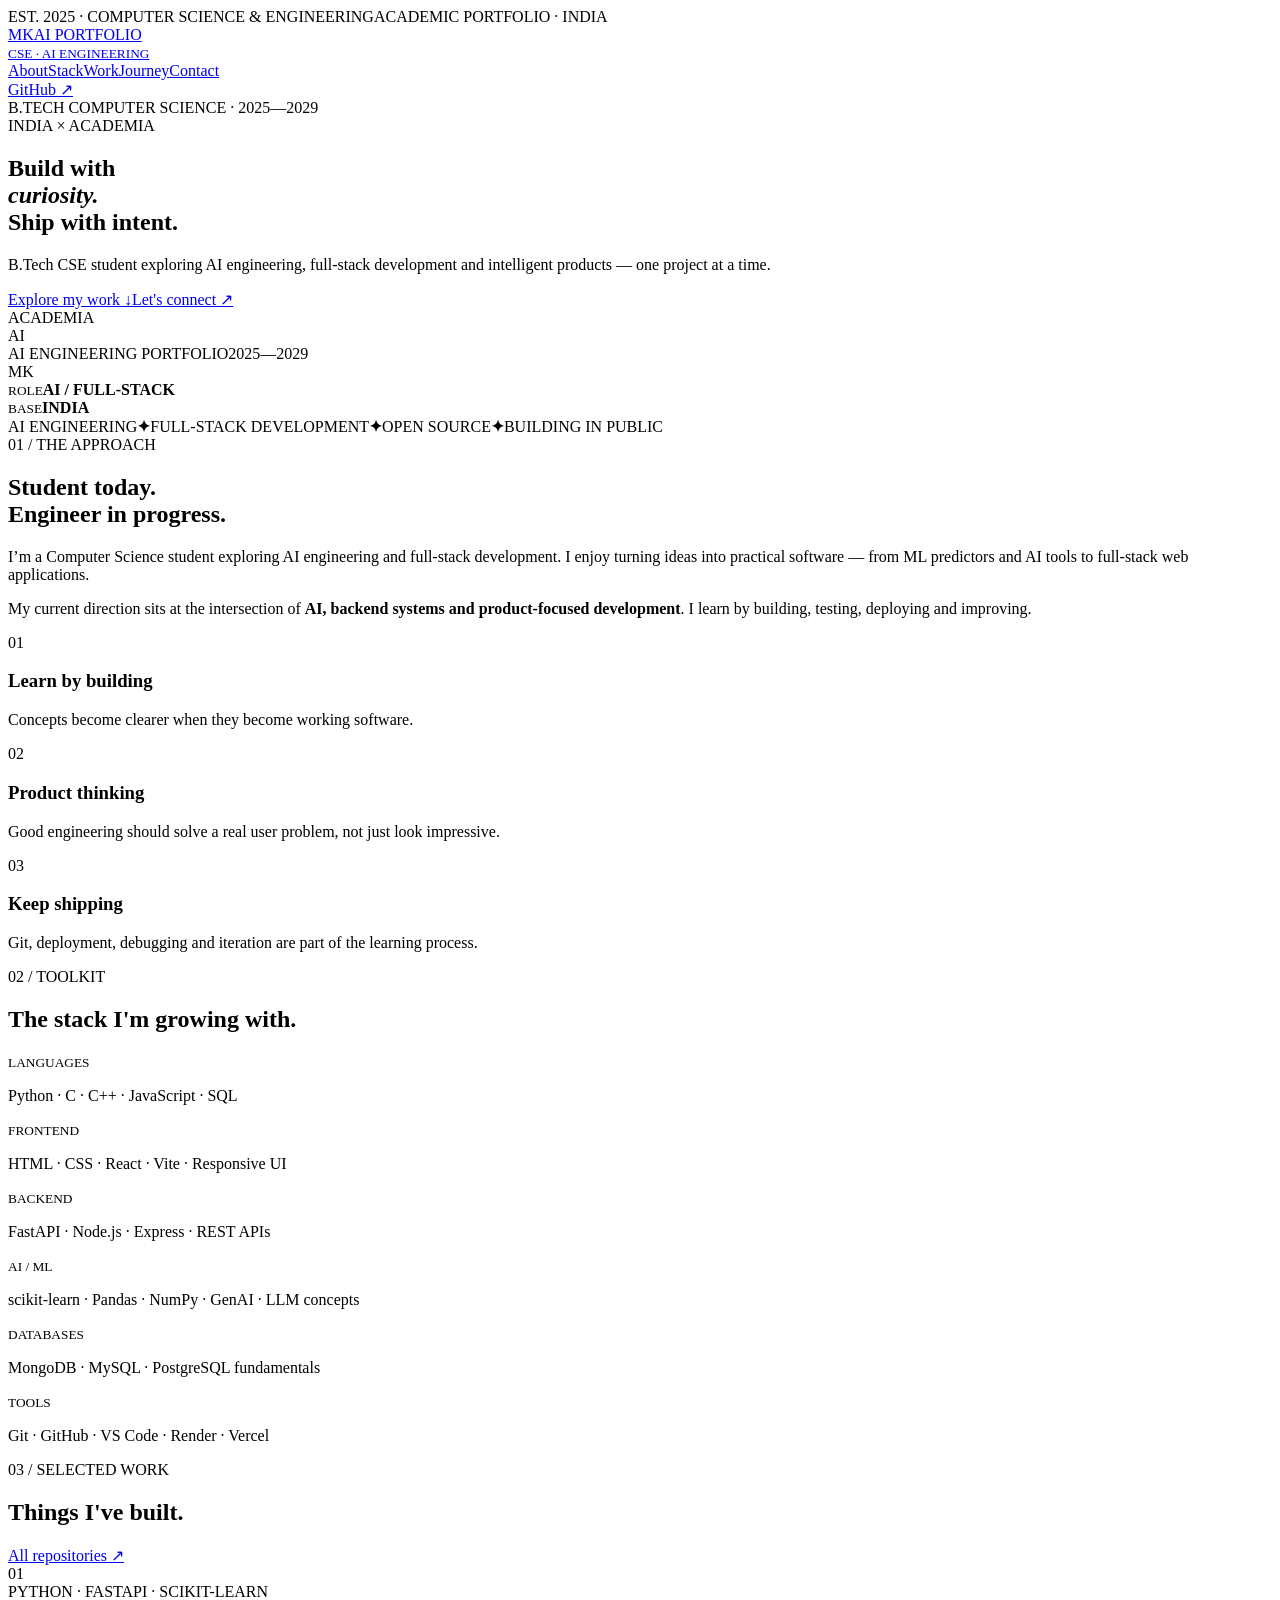
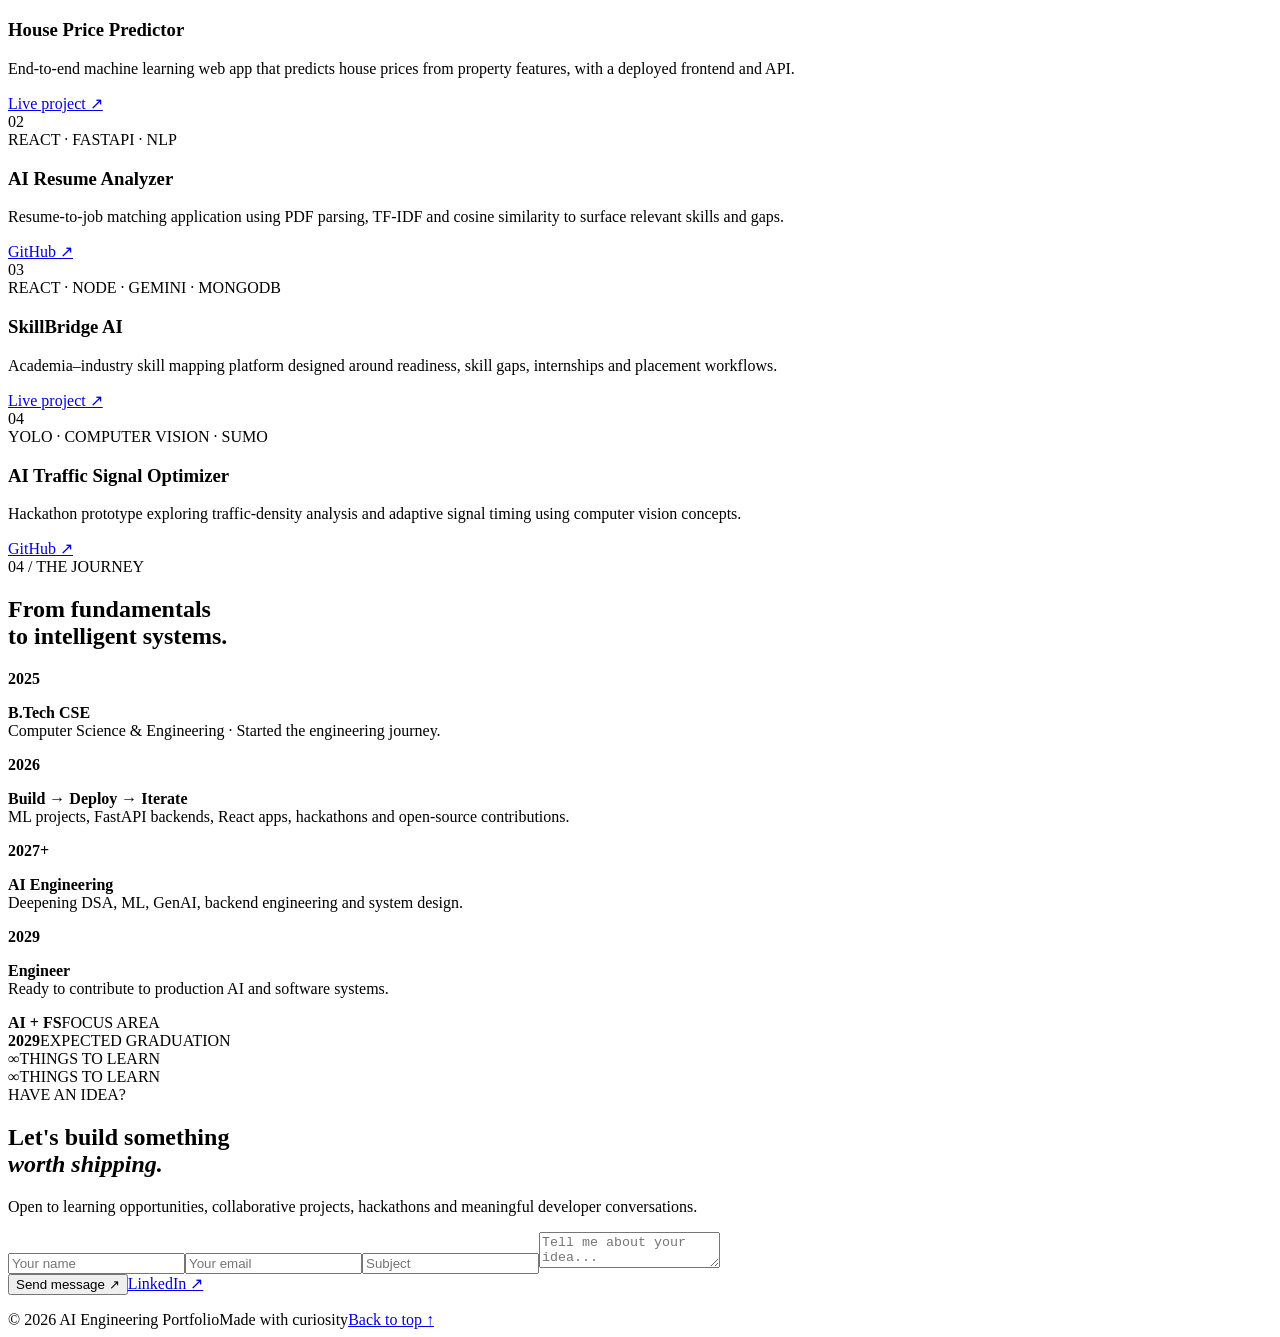
==== frontend/index.html @ 784bbc05 "feat: add frontend directory for Vercel deployment" ====
<!DOCTYPE html>
<html lang="en">
<head>
<meta charset="UTF-8"><meta name="viewport" content="width=device-width, initial-scale=1.0">
<meta name="description" content="CSE student, aspiring AI Engineer and Full-Stack Developer.">
<title>AI • Full-Stack • Academia</title>
<link rel="preconnect" href="https://fonts.googleapis.com"><link rel="preconnect" href="https://fonts.gstatic.com" crossorigin>
<link href="https://fonts.googleapis.com/css2?family=DM+Mono:wght@400;500&family=Manrope:wght@400;500;600;700;800&display=swap" rel="stylesheet">
<link rel="stylesheet" href="style.css">
</head>
<body class="institutional">
<div class="noise"></div>
<div class="topbar"><span>EST. 2025 · COMPUTER SCIENCE & ENGINEERING</span><span>ACADEMIC PORTFOLIO · INDIA</span></div><header class="nav"><a class="brand" href="#top"><span class="crest">MK</span><span class="brand-text">AI PORTFOLIO<br><small>CSE · AI ENGINEERING</small></span></a><nav><a href="#about">About</a><a href="#stack">Stack</a><a href="#work">Work</a><a href="#journey">Journey</a><a href="#contact">Contact</a></nav><a class="nav-cta" href="https://github.com/mehulikhanra904-prog" target="_blank">GitHub ↗</a></header>
<main id="top">
<section class="hero"><div class="hero-badge">B.TECH COMPUTER SCIENCE · 2025—2029</div><div class="hero-copy"><div class="eyebrow"><span class="dot"></span> INDIA × ACADEMIA</div><h1>Build with<br><em>curiosity.</em><br>Ship with intent.</h1><p class="lead">B.Tech CSE student exploring AI engineering, full-stack development and intelligent products — one project at a time.</p><div class="actions"><a class="button primary" href="#work">Explore my work <span>↓</span></a><a class="button ghost" href="#contact">Let's connect ↗</a></div></div><div class="hero-card"><div class="seal">ACADEMIA<br><span>AI</span></div><div class="card-top"><span>AI ENGINEERING PORTFOLIO</span><span>2025—2029</span></div><div class="monogram">MK</div><div class="card-bottom"><div><small>ROLE</small><strong>AI / FULL-STACK</strong></div><div><small>BASE</small><strong>INDIA</strong></div></div></div></section>
<section class="ticker"><span>AI ENGINEERING</span><b>✦</b><span>FULL-STACK DEVELOPMENT</span><b>✦</b><span>OPEN SOURCE</span><b>✦</b><span>BUILDING IN PUBLIC</span></section>
<section class="section" id="about"><div class="section-label">01 / THE APPROACH</div><div class="two-col"><div><h2>Student today.<br><span>Engineer in progress.</span></h2></div><div class="copy"><p>I’m a Computer Science student exploring AI engineering and full-stack development. I enjoy turning ideas into practical software — from ML predictors and AI tools to full-stack web applications.</p><p>My current direction sits at the intersection of <strong>AI, backend systems and product-focused development</strong>. I learn by building, testing, deploying and improving.</p></div></div><div class="principles"><article><span>01</span><h3>Learn by building</h3><p>Concepts become clearer when they become working software.</p></article><article><span>02</span><h3>Product thinking</h3><p>Good engineering should solve a real user problem, not just look impressive.</p></article><article><span>03</span><h3>Keep shipping</h3><p>Git, deployment, debugging and iteration are part of the learning process.</p></article></div></section>
<section class="section alt" id="stack"><div class="section-label">02 / TOOLKIT</div><h2>The stack I'm <span>growing with.</span></h2><div class="stack-grid"><div><small>LANGUAGES</small><p>Python · C · C++ · JavaScript · SQL</p></div><div><small>FRONTEND</small><p>HTML · CSS · React · Vite · Responsive UI</p></div><div><small>BACKEND</small><p>FastAPI · Node.js · Express · REST APIs</p></div><div><small>AI / ML</small><p>scikit-learn · Pandas · NumPy · GenAI · LLM concepts</p></div><div><small>DATABASES</small><p>MongoDB · MySQL · PostgreSQL fundamentals</p></div><div><small>TOOLS</small><p>Git · GitHub · VS Code · Render · Vercel</p></div></div></section>
<section class="section" id="work"><div class="section-label">03 / SELECTED WORK</div><div class="section-heading"><h2>Things I've <span>built.</span></h2><a href="https://github.com/mehulikhanra904-prog?tab=repositories" target="_blank">All repositories ↗</a></div><div class="projects">
<article class="project"><div class="project-no">01</div><div><div class="tags">PYTHON · FASTAPI · SCIKIT-LEARN</div><h3>House Price Predictor</h3><p>End-to-end machine learning web app that predicts house prices from property features, with a deployed frontend and API.</p><a href="https://house-price-predictor-4fsg.vercel.app/" target="_blank">Live project ↗</a></div></article>
<article class="project"><div class="project-no">02</div><div><div class="tags">REACT · FASTAPI · NLP</div><h3>AI Resume Analyzer</h3><p>Resume-to-job matching application using PDF parsing, TF-IDF and cosine similarity to surface relevant skills and gaps.</p><a href="https://github.com/mehulikhanra904-prog/AI-RESUME-ANALYZER" target="_blank">GitHub ↗</a></div></article>
<article class="project"><div class="project-no">03</div><div><div class="tags">REACT · NODE · GEMINI · MONGODB</div><h3>SkillBridge AI</h3><p>Academia–industry skill mapping platform designed around readiness, skill gaps, internships and placement workflows.</p><a href="https://sih-26044-skillbridge-ai-gold.vercel.app/" target="_blank">Live project ↗</a></div></article>
<article class="project"><div class="project-no">04</div><div><div class="tags">YOLO · COMPUTER VISION · SUMO</div><h3>AI Traffic Signal Optimizer</h3><p>Hackathon prototype exploring traffic-density analysis and adaptive signal timing using computer vision concepts.</p><a href="https://github.com/mehulikhanra904-prog/AI-TRAFFIC-SIGNAL" target="_blank">GitHub ↗</a></div></article>
</div></section>
<section class="section alt" id="journey"><div class="section-label">04 / THE JOURNEY</div><div class="two-col"><h2>From fundamentals<br>to <span>intelligent systems.</span></h2><div class="timeline"><div><b>2025</b><p><strong>B.Tech CSE</strong><br>Computer Science & Engineering · Started the engineering journey.</p></div><div><b>2026</b><p><strong>Build → Deploy → Iterate</strong><br>ML projects, FastAPI backends, React apps, hackathons and open-source contributions.</p></div><div><b>2027+</b><p><strong>AI Engineering</strong><br>Deepening DSA, ML, GenAI, backend engineering and system design.</p></div><div><b>2029</b><p><strong>Engineer</strong><br>Ready to contribute to production AI and software systems.</p></div></div></div></section>
<section class="stats"><div><strong>AI + FS</strong><span>FOCUS AREA</span></div><div><strong>2029</strong><span>EXPECTED GRADUATION</span></div><div><strong>∞</strong><span>THINGS TO LEARN</span></div><div><strong>∞</strong><span>THINGS TO LEARN</span></div></section>
<section class="contact" id="contact"><div class="eyebrow"><span class="dot"></span> HAVE AN IDEA?</div><h2>Let's build something<br><em>worth shipping.</em></h2><p>Open to learning opportunities, collaborative projects, hackathons and meaningful developer conversations.</p><form id="contact-form" class="contact-form"><input name="name" placeholder="Your name" minlength="2" maxlength="80" required><input name="email" type="email" placeholder="Your email" required><input name="subject" placeholder="Subject" minlength="2" maxlength="120" required><textarea name="message" placeholder="Tell me about your idea..." minlength="10" maxlength="2000" required></textarea><div class="actions"><button class="button primary" type="submit">Send message ↗</button><a class="button ghost" href="https://www.linkedin.com/" target="_blank">LinkedIn ↗</a></div><p id="form-status" class="form-status" aria-live="polite"></p></form></section>
</main><footer><span>© 2026 AI Engineering Portfolio</span><span>Made with curiosity</span><a href="#top">Back to top ↑</a></footer><script src="script.js"></script>
</body></html>
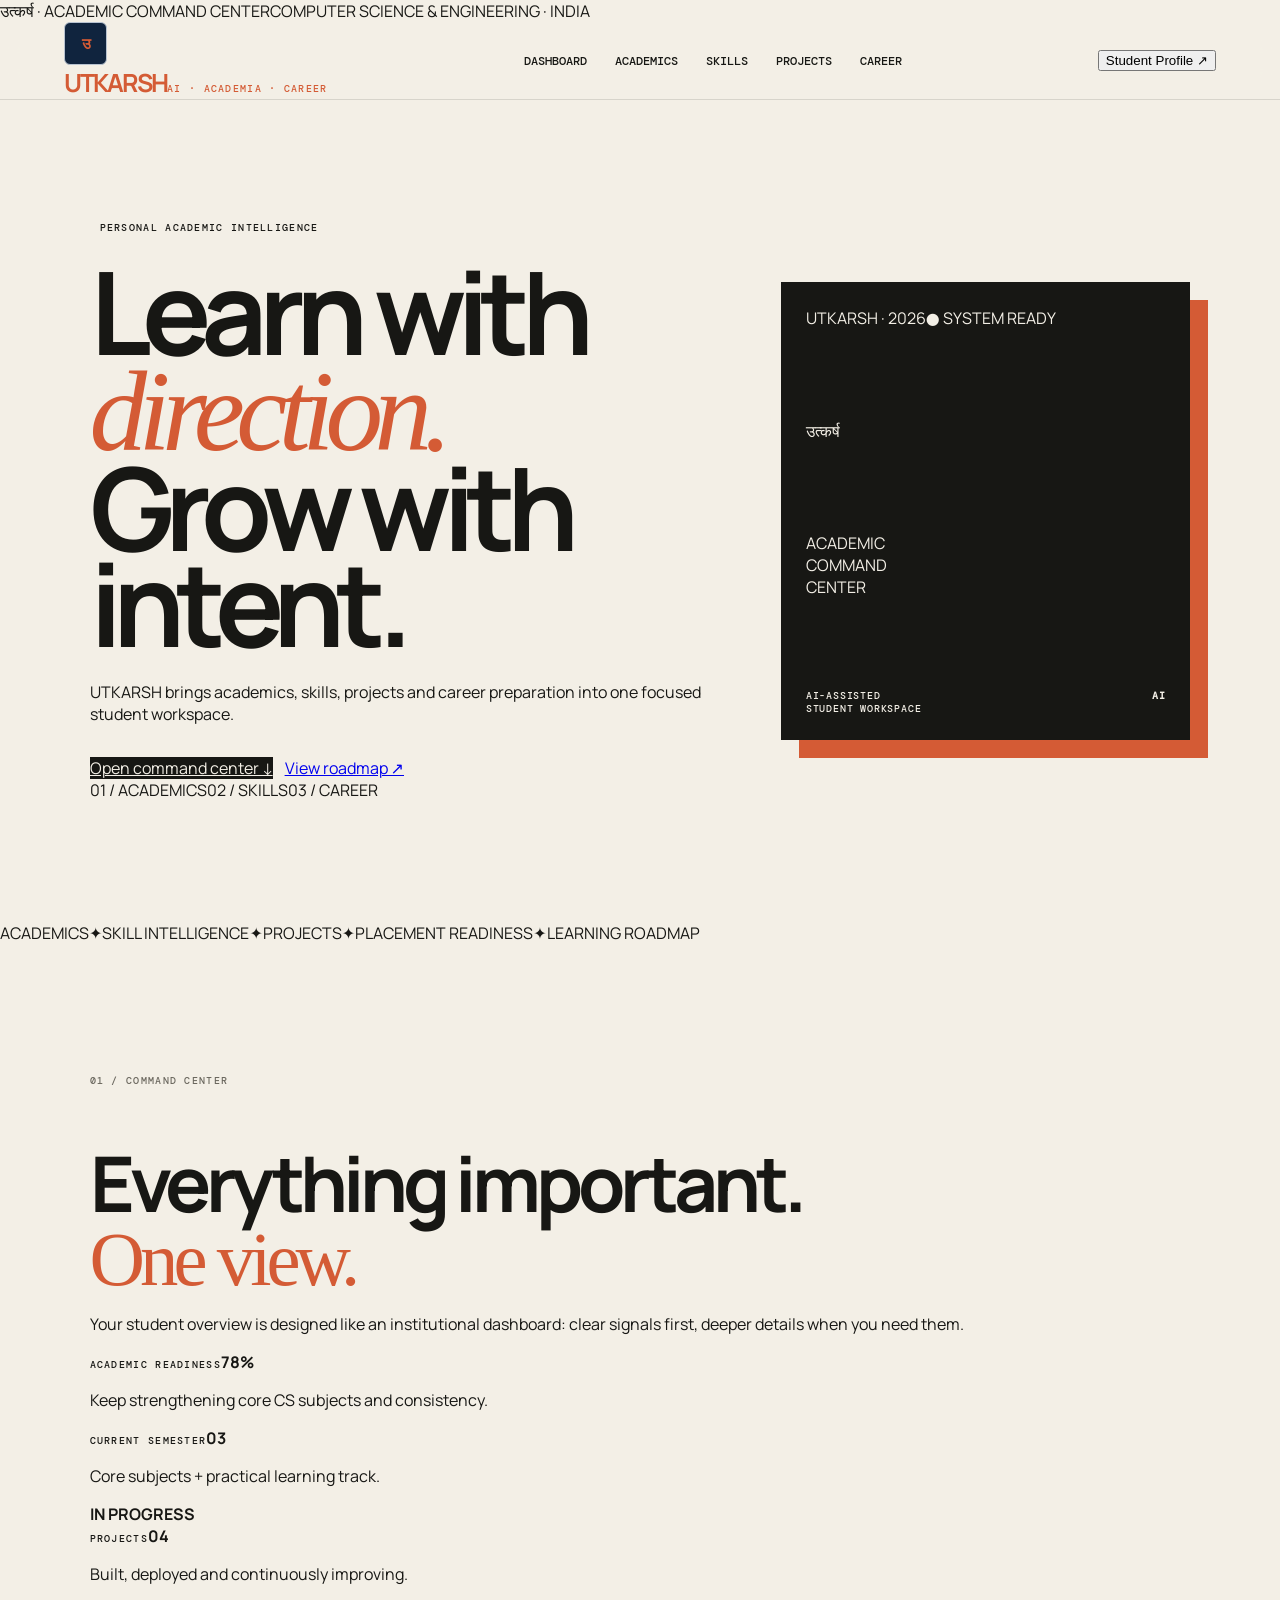
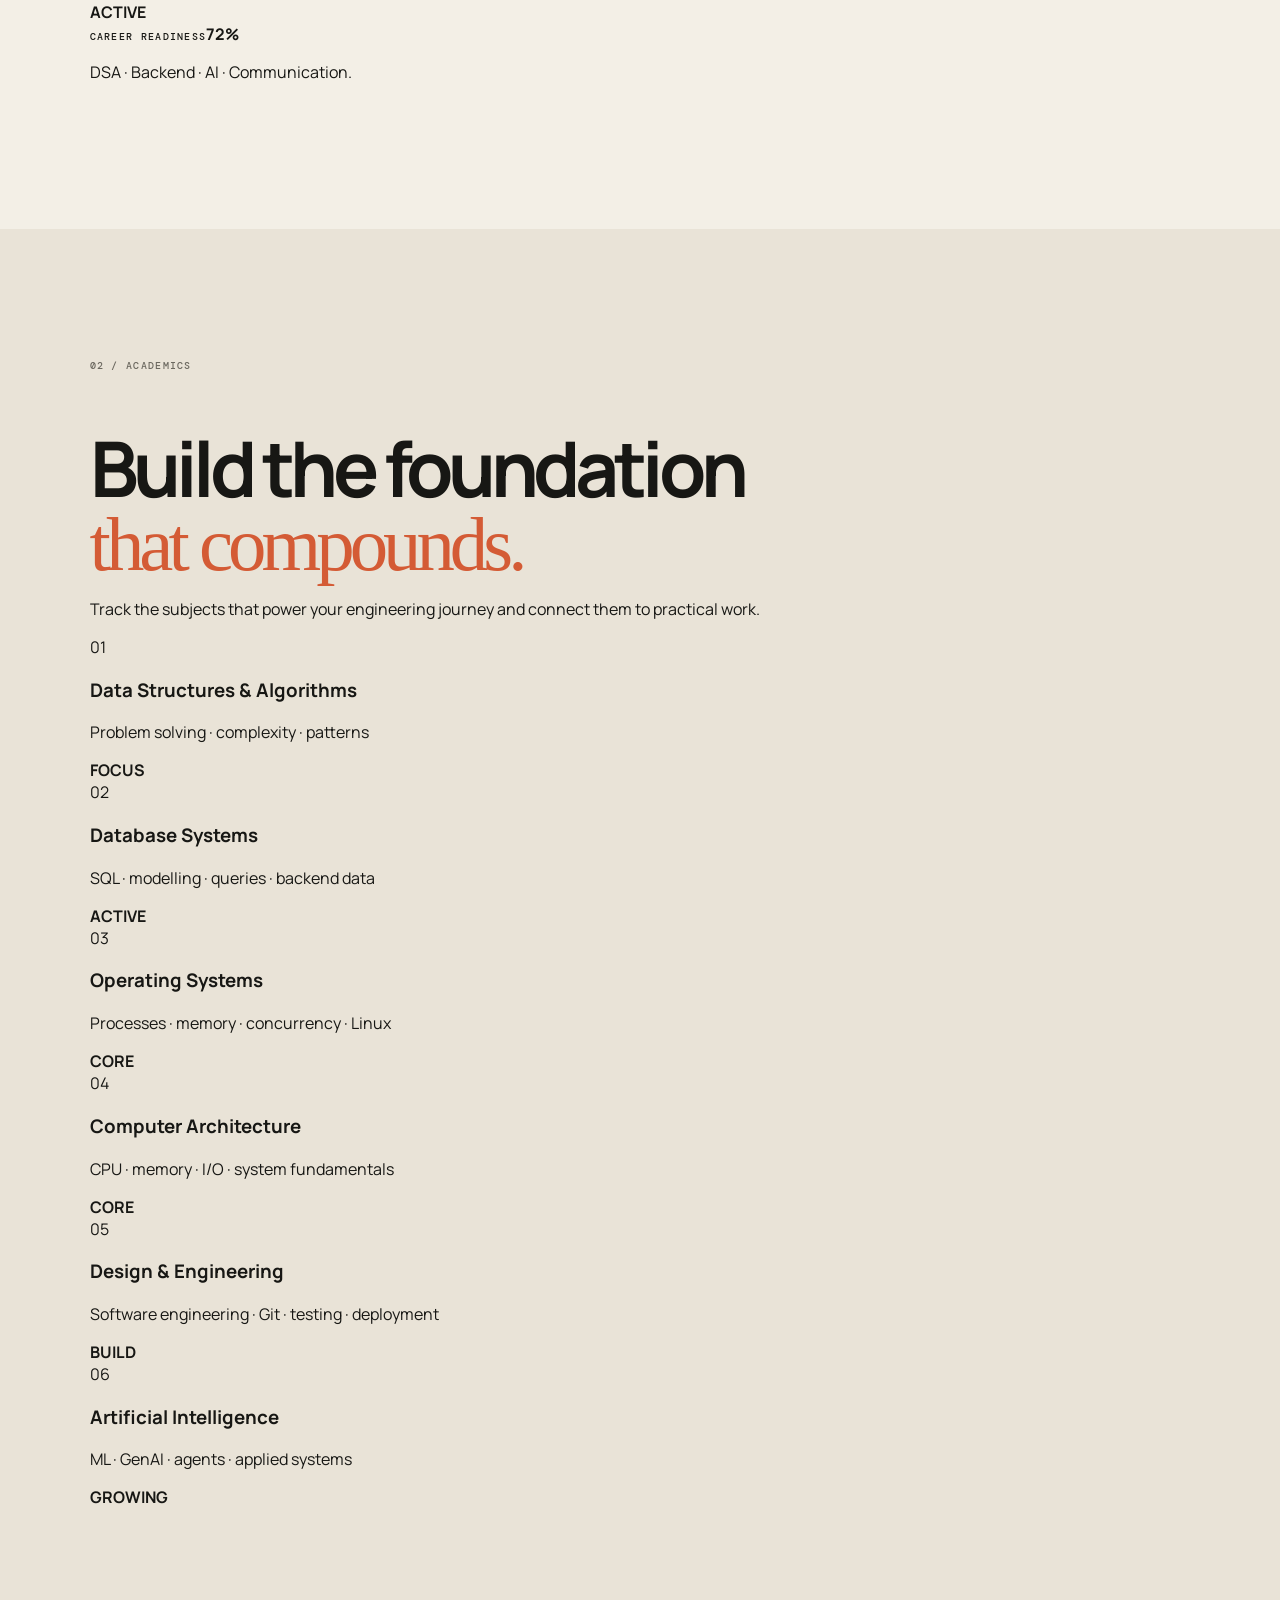
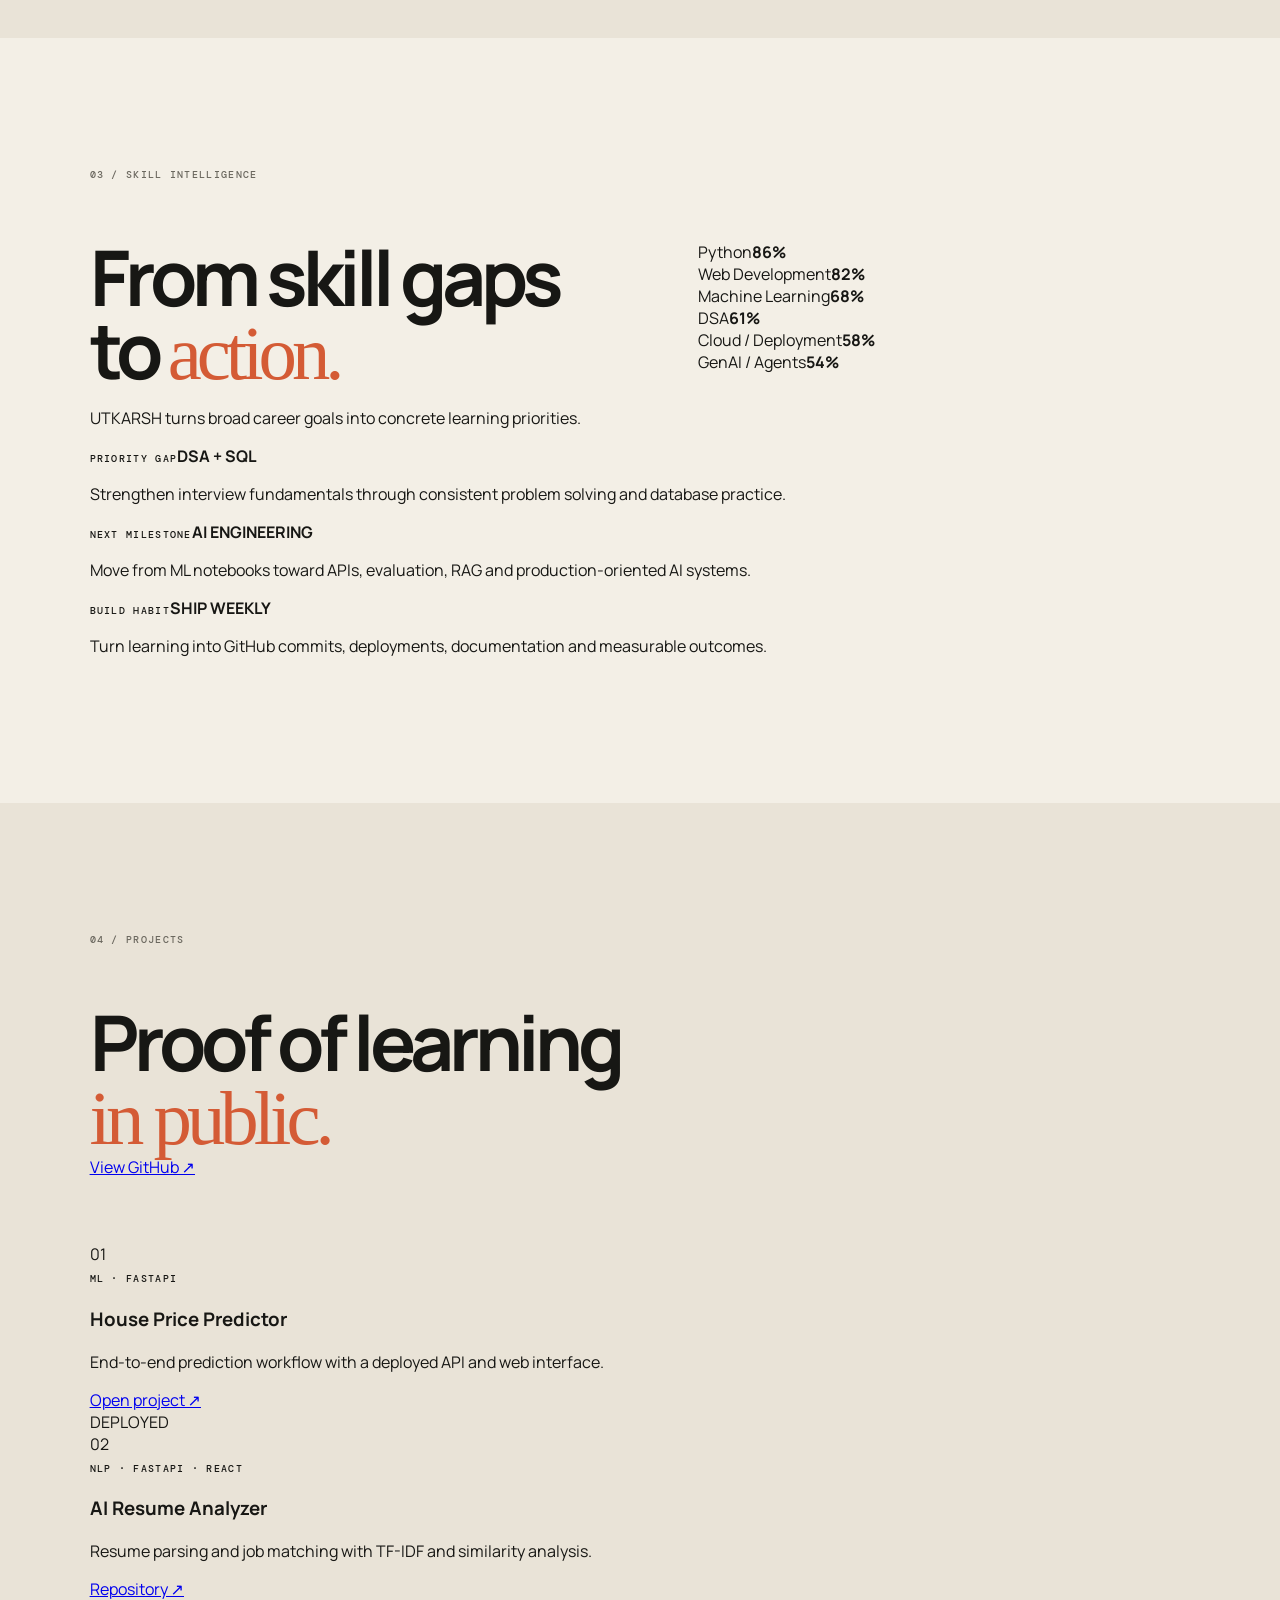
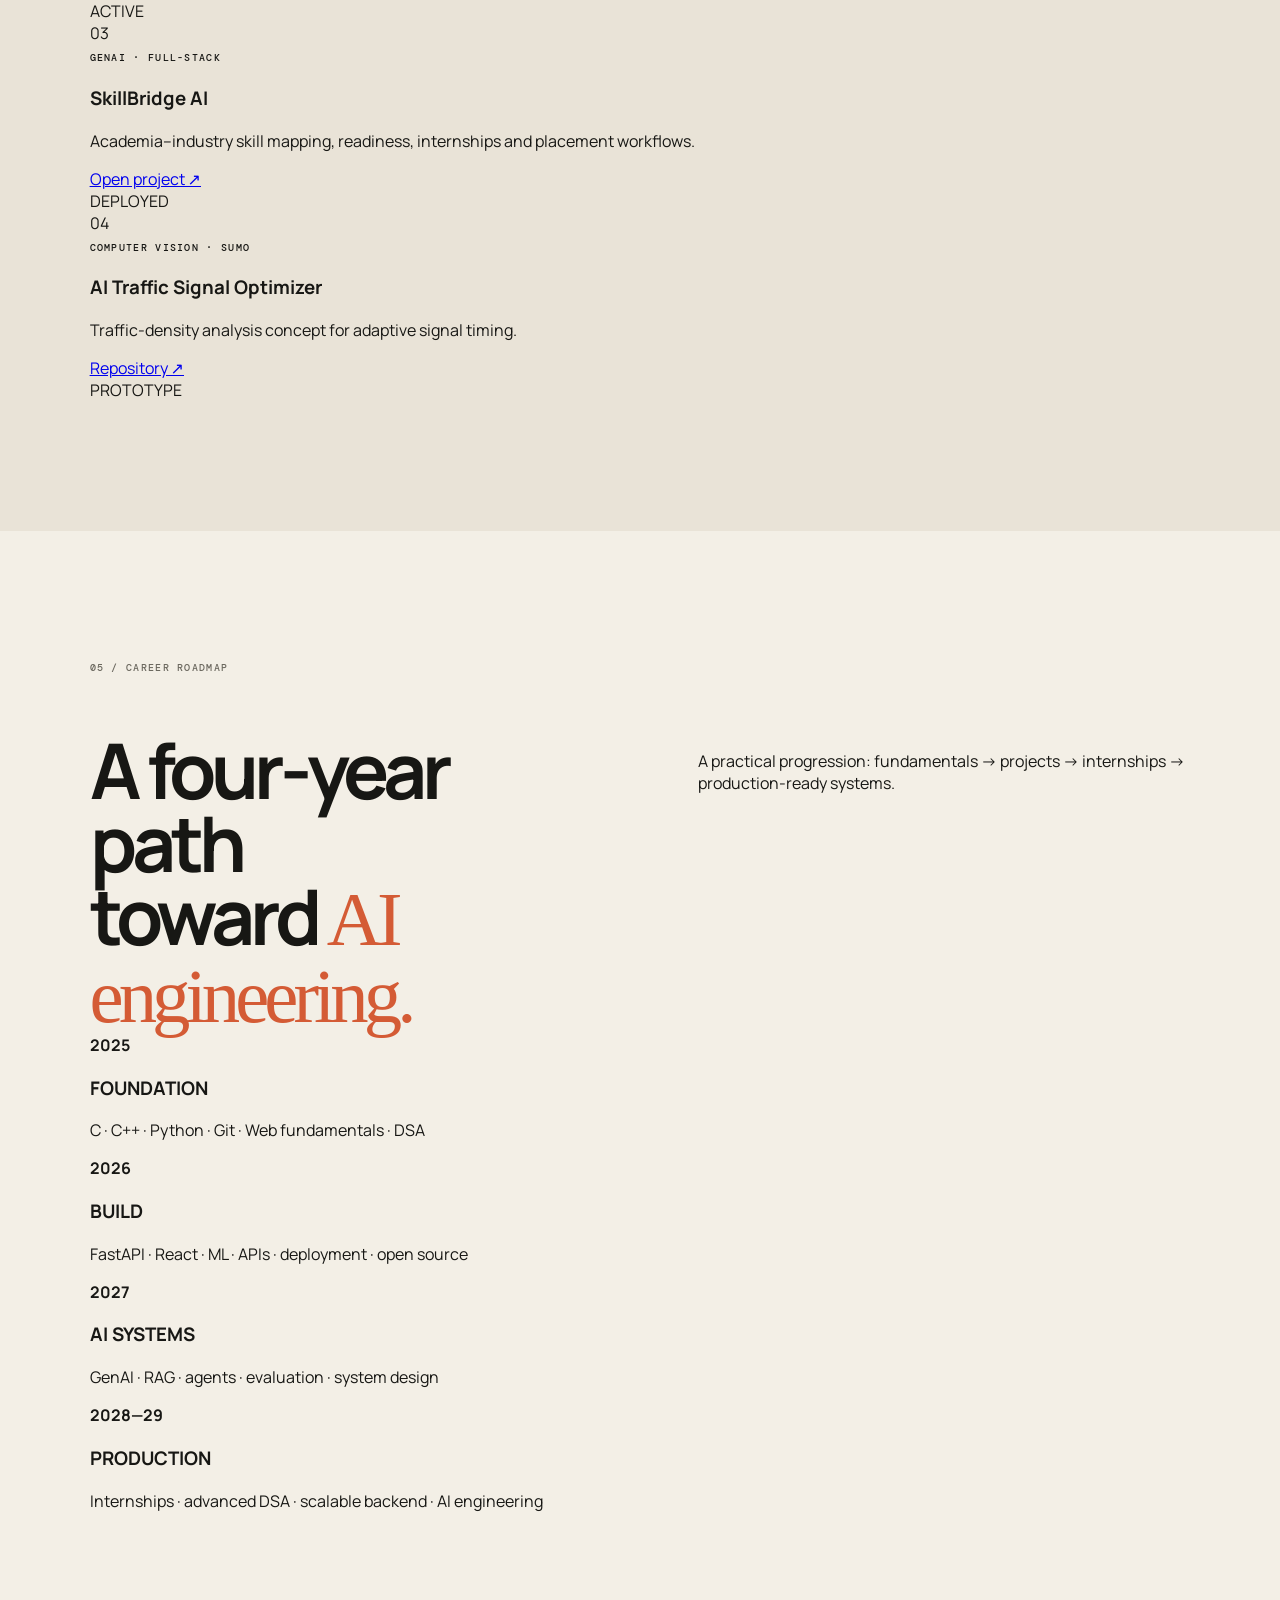
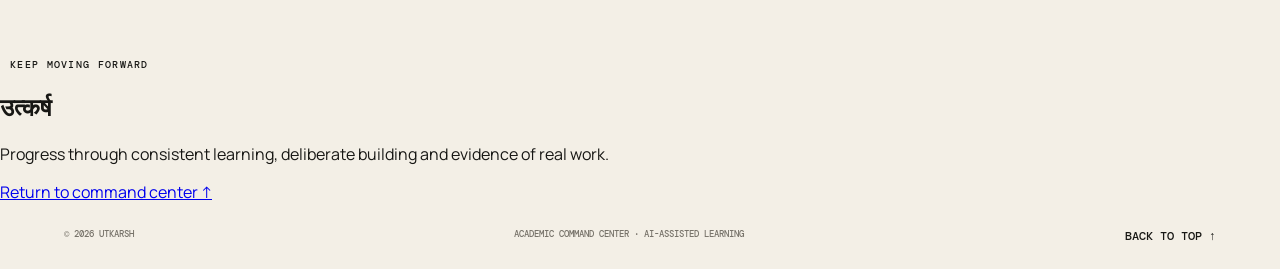
==== commit 29f09cb7: "feat: redesign UTKARSH academic command center UI" ====
--- a/frontend/index.html
+++ b/frontend/index.html
@@ -1,29 +1,13 @@
-<!DOCTYPE html>
-<html lang="en">
-<head>
-<meta charset="UTF-8"><meta name="viewport" content="width=device-width, initial-scale=1.0">
-<meta name="description" content="CSE student, aspiring AI Engineer and Full-Stack Developer.">
-<title>AI • Full-Stack • Academia</title>
-<link rel="preconnect" href="https://fonts.googleapis.com"><link rel="preconnect" href="https://fonts.gstatic.com" crossorigin>
-<link href="https://fonts.googleapis.com/css2?family=DM+Mono:wght@400;500&family=Manrope:wght@400;500;600;700;800&display=swap" rel="stylesheet">
-<link rel="stylesheet" href="style.css">
-</head>
-<body class="institutional">
-<div class="noise"></div>
-<div class="topbar"><span>EST. 2025 · COMPUTER SCIENCE & ENGINEERING</span><span>ACADEMIC PORTFOLIO · INDIA</span></div><header class="nav"><a class="brand" href="#top"><span class="crest">MK</span><span class="brand-text">AI PORTFOLIO<br><small>CSE · AI ENGINEERING</small></span></a><nav><a href="#about">About</a><a href="#stack">Stack</a><a href="#work">Work</a><a href="#journey">Journey</a><a href="#contact">Contact</a></nav><a class="nav-cta" href="https://github.com/mehulikhanra904-prog" target="_blank">GitHub ↗</a></header>
-<main id="top">
-<section class="hero"><div class="hero-badge">B.TECH COMPUTER SCIENCE · 2025—2029</div><div class="hero-copy"><div class="eyebrow"><span class="dot"></span> INDIA × ACADEMIA</div><h1>Build with<br><em>curiosity.</em><br>Ship with intent.</h1><p class="lead">B.Tech CSE student exploring AI engineering, full-stack development and intelligent products — one project at a time.</p><div class="actions"><a class="button primary" href="#work">Explore my work <span>↓</span></a><a class="button ghost" href="#contact">Let's connect ↗</a></div></div><div class="hero-card"><div class="seal">ACADEMIA<br><span>AI</span></div><div class="card-top"><span>AI ENGINEERING PORTFOLIO</span><span>2025—2029</span></div><div class="monogram">MK</div><div class="card-bottom"><div><small>ROLE</small><strong>AI / FULL-STACK</strong></div><div><small>BASE</small><strong>INDIA</strong></div></div></div></section>
-<section class="ticker"><span>AI ENGINEERING</span><b>✦</b><span>FULL-STACK DEVELOPMENT</span><b>✦</b><span>OPEN SOURCE</span><b>✦</b><span>BUILDING IN PUBLIC</span></section>
-<section class="section" id="about"><div class="section-label">01 / THE APPROACH</div><div class="two-col"><div><h2>Student today.<br><span>Engineer in progress.</span></h2></div><div class="copy"><p>I’m a Computer Science student exploring AI engineering and full-stack development. I enjoy turning ideas into practical software — from ML predictors and AI tools to full-stack web applications.</p><p>My current direction sits at the intersection of <strong>AI, backend systems and product-focused development</strong>. I learn by building, testing, deploying and improving.</p></div></div><div class="principles"><article><span>01</span><h3>Learn by building</h3><p>Concepts become clearer when they become working software.</p></article><article><span>02</span><h3>Product thinking</h3><p>Good engineering should solve a real user problem, not just look impressive.</p></article><article><span>03</span><h3>Keep shipping</h3><p>Git, deployment, debugging and iteration are part of the learning process.</p></article></div></section>
-<section class="section alt" id="stack"><div class="section-label">02 / TOOLKIT</div><h2>The stack I'm <span>growing with.</span></h2><div class="stack-grid"><div><small>LANGUAGES</small><p>Python · C · C++ · JavaScript · SQL</p></div><div><small>FRONTEND</small><p>HTML · CSS · React · Vite · Responsive UI</p></div><div><small>BACKEND</small><p>FastAPI · Node.js · Express · REST APIs</p></div><div><small>AI / ML</small><p>scikit-learn · Pandas · NumPy · GenAI · LLM concepts</p></div><div><small>DATABASES</small><p>MongoDB · MySQL · PostgreSQL fundamentals</p></div><div><small>TOOLS</small><p>Git · GitHub · VS Code · Render · Vercel</p></div></div></section>
-<section class="section" id="work"><div class="section-label">03 / SELECTED WORK</div><div class="section-heading"><h2>Things I've <span>built.</span></h2><a href="https://github.com/mehulikhanra904-prog?tab=repositories" target="_blank">All repositories ↗</a></div><div class="projects">
-<article class="project"><div class="project-no">01</div><div><div class="tags">PYTHON · FASTAPI · SCIKIT-LEARN</div><h3>House Price Predictor</h3><p>End-to-end machine learning web app that predicts house prices from property features, with a deployed frontend and API.</p><a href="https://house-price-predictor-4fsg.vercel.app/" target="_blank">Live project ↗</a></div></article>
-<article class="project"><div class="project-no">02</div><div><div class="tags">REACT · FASTAPI · NLP</div><h3>AI Resume Analyzer</h3><p>Resume-to-job matching application using PDF parsing, TF-IDF and cosine similarity to surface relevant skills and gaps.</p><a href="https://github.com/mehulikhanra904-prog/AI-RESUME-ANALYZER" target="_blank">GitHub ↗</a></div></article>
-<article class="project"><div class="project-no">03</div><div><div class="tags">REACT · NODE · GEMINI · MONGODB</div><h3>SkillBridge AI</h3><p>Academia–industry skill mapping platform designed around readiness, skill gaps, internships and placement workflows.</p><a href="https://sih-26044-skillbridge-ai-gold.vercel.app/" target="_blank">Live project ↗</a></div></article>
-<article class="project"><div class="project-no">04</div><div><div class="tags">YOLO · COMPUTER VISION · SUMO</div><h3>AI Traffic Signal Optimizer</h3><p>Hackathon prototype exploring traffic-density analysis and adaptive signal timing using computer vision concepts.</p><a href="https://github.com/mehulikhanra904-prog/AI-TRAFFIC-SIGNAL" target="_blank">GitHub ↗</a></div></article>
-</div></section>
-<section class="section alt" id="journey"><div class="section-label">04 / THE JOURNEY</div><div class="two-col"><h2>From fundamentals<br>to <span>intelligent systems.</span></h2><div class="timeline"><div><b>2025</b><p><strong>B.Tech CSE</strong><br>Computer Science & Engineering · Started the engineering journey.</p></div><div><b>2026</b><p><strong>Build → Deploy → Iterate</strong><br>ML projects, FastAPI backends, React apps, hackathons and open-source contributions.</p></div><div><b>2027+</b><p><strong>AI Engineering</strong><br>Deepening DSA, ML, GenAI, backend engineering and system design.</p></div><div><b>2029</b><p><strong>Engineer</strong><br>Ready to contribute to production AI and software systems.</p></div></div></div></section>
-<section class="stats"><div><strong>AI + FS</strong><span>FOCUS AREA</span></div><div><strong>2029</strong><span>EXPECTED GRADUATION</span></div><div><strong>∞</strong><span>THINGS TO LEARN</span></div><div><strong>∞</strong><span>THINGS TO LEARN</span></div></section>
-<section class="contact" id="contact"><div class="eyebrow"><span class="dot"></span> HAVE AN IDEA?</div><h2>Let's build something<br><em>worth shipping.</em></h2><p>Open to learning opportunities, collaborative projects, hackathons and meaningful developer conversations.</p><form id="contact-form" class="contact-form"><input name="name" placeholder="Your name" minlength="2" maxlength="80" required><input name="email" type="email" placeholder="Your email" required><input name="subject" placeholder="Subject" minlength="2" maxlength="120" required><textarea name="message" placeholder="Tell me about your idea..." minlength="10" maxlength="2000" required></textarea><div class="actions"><button class="button primary" type="submit">Send message ↗</button><a class="button ghost" href="https://www.linkedin.com/" target="_blank">LinkedIn ↗</a></div><p id="form-status" class="form-status" aria-live="polite"></p></form></section>
-</main><footer><span>© 2026 AI Engineering Portfolio</span><span>Made with curiosity</span><a href="#top">Back to top ↑</a></footer><script src="script.js"></script>
-</body></html>+<!DOCTYPE html><html lang="en"><head><meta charset="UTF-8"><meta name="viewport" content="width=device-width,initial-scale=1.0"><meta name="description" content="UTKARSH — Academic Command Center for learning, skills, projects and career readiness."><title>UTKARSH · Academic Command Center</title><link rel="preconnect" href="https://fonts.googleapis.com"><link rel="preconnect" href="https://fonts.gstatic.com" crossorigin><link href="https://fonts.googleapis.com/css2?family=DM+Mono:wght@400;500&family=Manrope:wght@400;500;600;700;800&family=Noto+Serif:wght@500;600;700&display=swap" rel="stylesheet"><link rel="stylesheet" href="style.css"></head><body>
+<div class="top-strip"><span>उत्कर्ष · ACADEMIC COMMAND CENTER</span><span>COMPUTER SCIENCE & ENGINEERING · INDIA</span></div>
+<header class="nav"><a class="brand" href="#home"><span class="crest">उ</span><span><b>UTKARSH</b><small>AI · ACADEMIA · CAREER</small></span></a><nav><a href="#dashboard">Dashboard</a><a href="#academics">Academics</a><a href="#skills">Skills</a><a href="#projects">Projects</a><a href="#career">Career</a></nav><button class="nav-action" id="openProfile">Student Profile ↗</button></header>
+<main id="home">
+<section class="hero"><div class="hero-copy"><div class="eyebrow"><i></i> PERSONAL ACADEMIC INTELLIGENCE</div><h1>Learn with<br><em>direction.</em><br>Grow with intent.</h1><p>UTKARSH brings academics, skills, projects and career preparation into one focused student workspace.</p><div class="actions"><a class="btn primary" href="#dashboard">Open command center ↓</a><a class="btn light" href="#career">View roadmap ↗</a></div><div class="hero-meta"><span>01 / ACADEMICS</span><span>02 / SKILLS</span><span>03 / CAREER</span></div></div><div class="hero-card"><div class="card-line"><span>UTKARSH · 2026</span><span id="apiStatus">● SYSTEM READY</span></div><div class="sanskrit">उत्कर्ष</div><div class="card-title">ACADEMIC<br>COMMAND<br>CENTER</div><div class="card-bottom"><span>AI-ASSISTED<br>STUDENT WORKSPACE</span><strong>AI</strong></div></div></section>
+<section class="marquee"><span>ACADEMICS</span><b>✦</b><span>SKILL INTELLIGENCE</span><b>✦</b><span>PROJECTS</span><b>✦</b><span>PLACEMENT READINESS</span><b>✦</b><span>LEARNING ROADMAP</span></section>
+<section class="section" id="dashboard"><div class="section-label">01 / COMMAND CENTER</div><div class="section-head"><h2>Everything important.<br><span>One view.</span></h2><p>Your student overview is designed like an institutional dashboard: clear signals first, deeper details when you need them.</p></div><div class="metric-grid"><article class="metric featured"><small>ACADEMIC READINESS</small><strong>78<span>%</span></strong><div class="progress"><i style="width:78%"></i></div><p>Keep strengthening core CS subjects and consistency.</p></article><article class="metric"><small>CURRENT SEMESTER</small><strong>03</strong><p>Core subjects + practical learning track.</p><b class="status">IN PROGRESS</b></article><article class="metric"><small>PROJECTS</small><strong id="projectCount">04</strong><p>Built, deployed and continuously improving.</p><b class="status">ACTIVE</b></article><article class="metric"><small>CAREER READINESS</small><strong>72<span>%</span></strong><div class="progress"><i style="width:72%"></i></div><p>DSA · Backend · AI · Communication.</p></article></div></section>
+<section class="section alt" id="academics"><div class="section-label">02 / ACADEMICS</div><div class="section-head"><h2>Build the foundation<br><span>that compounds.</span></h2><p>Track the subjects that power your engineering journey and connect them to practical work.</p></div><div class="subject-grid"><article><span>01</span><h3>Data Structures & Algorithms</h3><p>Problem solving · complexity · patterns</p><b>FOCUS</b></article><article><span>02</span><h3>Database Systems</h3><p>SQL · modelling · queries · backend data</p><b>ACTIVE</b></article><article><span>03</span><h3>Operating Systems</h3><p>Processes · memory · concurrency · Linux</p><b>CORE</b></article><article><span>04</span><h3>Computer Architecture</h3><p>CPU · memory · I/O · system fundamentals</p><b>CORE</b></article><article><span>05</span><h3>Design & Engineering</h3><p>Software engineering · Git · testing · deployment</p><b>BUILD</b></article><article><span>06</span><h3>Artificial Intelligence</h3><p>ML · GenAI · agents · applied systems</p><b>GROWING</b></article></div></section>
+<section class="section" id="skills"><div class="section-label">03 / SKILL INTELLIGENCE</div><div class="two-col"><div><h2>From skill gaps<br>to <span>action.</span></h2><p class="muted">UTKARSH turns broad career goals into concrete learning priorities.</p></div><div class="skill-panel"><div class="skill-row"><span>Python</span><b>86%</b><i><em style="width:86%"></em></i></div><div class="skill-row"><span>Web Development</span><b>82%</b><i><em style="width:82%"></em></i></div><div class="skill-row"><span>Machine Learning</span><b>68%</b><i><em style="width:68%"></em></i></div><div class="skill-row"><span>DSA</span><b>61%</b><i><em style="width:61%"></em></i></div><div class="skill-row"><span>Cloud / Deployment</span><b>58%</b><i><em style="width:58%"></em></i></div><div class="skill-row"><span>GenAI / Agents</span><b>54%</b><i><em style="width:54%"></em></i></div></div></div><div class="gap-grid"><div><small>PRIORITY GAP</small><strong>DSA + SQL</strong><p>Strengthen interview fundamentals through consistent problem solving and database practice.</p></div><div><small>NEXT MILESTONE</small><strong>AI ENGINEERING</strong><p>Move from ML notebooks toward APIs, evaluation, RAG and production-oriented AI systems.</p></div><div><small>BUILD HABIT</small><strong>SHIP WEEKLY</strong><p>Turn learning into GitHub commits, deployments, documentation and measurable outcomes.</p></div></div></section>
+<section class="section alt" id="projects"><div class="section-label">04 / PROJECTS</div><div class="section-head"><h2>Proof of learning<br><span>in public.</span></h2><a class="text-link" href="https://github.com/mehulikhanra904-prog?tab=repositories" target="_blank">View GitHub ↗</a></div><div class="projects"><article><div class="number">01</div><div><small>ML · FASTAPI</small><h3>House Price Predictor</h3><p>End-to-end prediction workflow with a deployed API and web interface.</p><a href="https://house-price-predictor-4fsg.vercel.app/" target="_blank">Open project ↗</a></div><span class="pill">DEPLOYED</span></article><article><div class="number">02</div><div><small>NLP · FASTAPI · REACT</small><h3>AI Resume Analyzer</h3><p>Resume parsing and job matching with TF-IDF and similarity analysis.</p><a href="https://github.com/mehulikhanra904-prog/AI-RESUME-ANALYZER" target="_blank">Repository ↗</a></div><span class="pill">ACTIVE</span></article><article><div class="number">03</div><div><small>GENAI · FULL-STACK</small><h3>SkillBridge AI</h3><p>Academia–industry skill mapping, readiness, internships and placement workflows.</p><a href="https://sih-26044-skillbridge-ai-gold.vercel.app/" target="_blank">Open project ↗</a></div><span class="pill">DEPLOYED</span></article><article><div class="number">04</div><div><small>COMPUTER VISION · SUMO</small><h3>AI Traffic Signal Optimizer</h3><p>Traffic-density analysis concept for adaptive signal timing.</p><a href="https://github.com/mehulikhanra904-prog/AI-TRAFFIC-SIGNAL" target="_blank">Repository ↗</a></div><span class="pill">PROTOTYPE</span></article></div></section>
+<section class="section" id="career"><div class="section-label">05 / CAREER ROADMAP</div><div class="two-col"><h2>A four-year path<br>toward <span>AI engineering.</span></h2><p class="muted">A practical progression: fundamentals → projects → internships → production-ready systems.</p></div><div class="roadmap"><div class="road active"><b>2025</b><h3>FOUNDATION</h3><p>C · C++ · Python · Git · Web fundamentals · DSA</p></div><div class="road active"><b>2026</b><h3>BUILD</h3><p>FastAPI · React · ML · APIs · deployment · open source</p></div><div class="road"><b>2027</b><h3>AI SYSTEMS</h3><p>GenAI · RAG · agents · evaluation · system design</p></div><div class="road"><b>2028—29</b><h3>PRODUCTION</h3><p>Internships · advanced DSA · scalable backend · AI engineering</p></div></div></section>
+<section class="cta"><div class="eyebrow"><i></i> KEEP MOVING FORWARD</div><h2>उत्कर्ष</h2><p>Progress through consistent learning, deliberate building and evidence of real work.</p><a class="btn gold" href="#dashboard">Return to command center ↑</a></section></main>
+<footer><span>© 2026 UTKARSH</span><span>ACADEMIC COMMAND CENTER · AI-ASSISTED LEARNING</span><a href="#home">Back to top ↑</a></footer><div class="toast" id="toast"></div><script src="script.js"></script></body></html>
--- a/frontend/style.css
+++ b/frontend/style.css
@@ -0,0 +1,52 @@
+*{box-sizing:border-box}html{scroll-behavior:smooth}body{margin:0;background:#f3efe6;color:#171714;font-family:Manrope,system-ui,sans-serif}.noise{position:fixed;inset:0;pointer-events:none;opacity:.035;z-index:10;background-image:url("data:image/svg+xml,%3Csvg xmlns='http://www.w3.org/2000/svg' width='180' height='180'%3E%3Cfilter id='n'%3E%3CfeTurbulence type='fractalNoise' baseFrequency='.9' numOctaves='4'/%3E%3C/filter%3E%3Crect width='100%25' height='100%25' filter='url(%23n)'/%3E%3C/svg%3E")}.nav{height:78px;border-bottom:1px solid #17171420;display:flex;align-items:center;justify-content:space-between;padding:0 5vw;position:sticky;top:0;background:#f3efe6eF;backdrop-filter:blur(14px);z-index:9}.brand{font-size:25px;font-weight:800;color:#171714;text-decoration:none;letter-spacing:-2px}.brand span{color:#d45b35}.nav nav{display:flex;gap:28px}.nav nav a,.nav-cta,footer a{font:500 12px "DM Mono",monospace;text-transform:uppercase;color:#171714;text-decoration:none}.nav nav a:hover,footer a:hover{opacity:.55}.nav-cta{border:1px solid #17171440;padding:11px 15px}.hero{min-height:calc(100vh - 78px);padding:8vw 7vw;display:grid;grid-template-columns:1.2fr .8fr;gap:6vw;align-items:center}.eyebrow,.section-label,.tags,small{font:500 10px "DM Mono",monospace;letter-spacing:.13em}.eyebrow{display:flex;align-items:center;gap:10px}.dot{width:7px;height:7px;border-radius:50%;background:#d45b35;display:inline-block}.hero h1{font-size:clamp(58px,9vw,132px);line-height:.83;letter-spacing:-.075em;margin:30px 0}.hero h1 em,h2 span{font-family:Georgia,serif;font-weight:400;color:#d45b35}.lead{max-width:580px;font-size:18px;line-height:1.7;color:#5b5952}.actions{display:flex;gap:12px;margin-top:32px}.button{display:inline-flex;align-items:center;gap:20px;padding:15px 19px;text-decoration:none;font-size:12px;font-weight:700;text-transform:uppercase;letter-spacing:.04em;transition:.2s}.primary{background:#171714;color:#f3efe6}.ghost{border:1px solid #17171435;color:#171714}.button:hover{transform:translateY(-2px)}.hero-card{aspect-ratio:1/1.12;background:#171714;color:#f3efe6;padding:25px;display:flex;flex-direction:column;justify-content:space-between;box-shadow:18px 18px 0 #d45b35}.card-top,.card-bottom{display:flex;justify-content:space-between;font:500 10px "DM Mono",monospace;letter-spacing:.08em}.monogram{font-size:clamp(100px,17vw,220px);font-weight:800;letter-spacing:-.12em;line-height:1}.card-bottom{gap:20px}.card-bottom div{display:flex;flex-direction:column;gap:7px}.ticker{border-block:1px solid #17171420;display:flex;justify-content:space-around;align-items:center;padding:18px 4vw;overflow:hidden;font:500 10px "DM Mono",monospace;letter-spacing:.14em}.ticker b{color:#d45b35}.section{padding:130px 7vw}.alt{background:#e9e3d7}.section-label{color:#6b685f;margin-bottom:60px}.two-col{display:grid;grid-template-columns:1fr 1fr;gap:9vw}.section h2,.contact h2{font-size:clamp(42px,6vw,82px);line-height:.95;letter-spacing:-.065em;margin:0}.copy{max-width:570px;font-size:17px;line-height:1.85;color:#5b5952}.copy p+p{margin-top:22px}.principles{display:grid;grid-template-columns:repeat(3,1fr);gap:2px;margin-top:100px}.principles article{border-top:1px solid #17171440;padding:25px 15px 0}.principles span,.project-no{font:500 11px "DM Mono",monospace;color:#d45b35}.principles h3{font-size:20px}.principles p{color:#69665e;line-height:1.6;font-size:14px}.stack-grid{display:grid;grid-template-columns:repeat(3,1fr);gap:2px;margin-top:70px}.stack-grid div{background:#f3efe6;padding:28px;min-height:140px}.stack-grid p{font-size:17px;line-height:1.55}.section-heading{display:flex;justify-content:space-between;align-items:end}.section-heading a{font:500 10px "DM Mono",monospace;color:#171714;text-transform:uppercase}.projects{margin-top:65px}.project{display:grid;grid-template-columns:100px 1fr;border-top:1px solid #17171430;padding:35px 0;transition:.25s}.project:last-child{border-bottom:1px solid #17171430}.project:hover{padding-left:12px}.project h3{font-size:34px;letter-spacing:-.04em;margin:10px 0}.project p{max-width:680px;color:#69665e;line-height:1.7;margin:0 0 16px}.project a{color:#171714;font:500 10px "DM Mono",monospace;text-transform:uppercase}.timeline{border-left:1px solid #17171430}.timeline>div{display:grid;grid-template-columns:100px 1fr;padding:0 0 40px 25px;position:relative}.timeline>div:before{content:"";position:absolute;left:-4px;top:5px;width:7px;height:7px;border-radius:50%;background:#d45b35}.timeline b{font:500 11px "DM Mono",monospace}.timeline p{margin:0;line-height:1.6;color:#5f5c54}.stats{display:grid;grid-template-columns:repeat(4,1fr);border-block:1px solid #17171425}.stats div{padding:45px 5vw;border-right:1px solid #17171425}.stats div:last-child{border:0}.stats strong{display:block;font-size:38px;letter-spacing:-.06em}.stats span{font:500 9px "DM Mono",monospace;color:#77736a;letter-spacing:.1em}.contact{text-align:center;padding:150px 7vw;background:#171714;color:#f3efe6}.contact .eyebrow{justify-content:center;color:#aaa69c}.contact h2{margin:35px 0 20px}.contact p{max-width:530px;margin:auto;color:#aaa69c;line-height:1.7}.contact .actions{justify-content:center}.contact .ghost{border-color:#f3efe655;color:#f3efe6}footer{padding:25px 5vw;display:flex;justify-content:space-between;font:500 9px "DM Mono",monospace;color:#77736a;text-transform:uppercase}@media(max-width:800px){.nav nav{display:none}.hero{grid-template-columns:1fr;padding-top:80px}.hero-card{max-width:500px}.two-col,.principles,.stack-grid{grid-template-columns:1fr}.principles{gap:35px}.stats{grid-template-columns:1fr 1fr}.stats div{border-bottom:1px solid #17171425}.ticker span:nth-of-type(n+3){display:none}.section{padding:90px 7vw}.project{grid-template-columns:55px 1fr}.project h3{font-size:27px}footer{gap:20px;flex-wrap:wrap}}
+
+.contact-form{max-width:720px;margin-top:32px;display:grid;gap:12px}.contact-form input,.contact-form textarea{width:100%;border:1px solid rgba(255,255,255,.25);background:rgba(255,255,255,.06);color:inherit;padding:14px 16px;font:inherit;border-radius:8px;outline:none}.contact-form textarea{min-height:140px;resize:vertical}.contact-form input::placeholder,.contact-form textarea::placeholder{color:rgba(255,255,255,.62)}.contact-form input:focus,.contact-form textarea:focus{border-color:currentColor}.contact-form button{border:0;cursor:pointer}.form-status{min-height:24px;font-family:"DM Mono",monospace;font-size:.78rem;opacity:.8}
+/* Institutional visual system */
+body.institutional{background:#f7f8fa;color:#182235}
+.topbar{background:#10243e;color:#dce6f2;padding:8px 5vw;display:flex;justify-content:space-between;font:500 9px "DM Mono",monospace;letter-spacing:.1em}
+.institutional .nav{height:86px;background:rgba(247,248,250,.96);border-bottom:1px solid #d7dde6}
+.institutional .brand{display:flex;align-items:center;gap:12px;letter-spacing:0}
+.crest{width:43px;height:43px;border:1px solid #b7c2d0;border-radius:6px;display:grid;place-items:center;background:#10243e;color:white;font-size:15px;letter-spacing:-1px}
+.brand-text{font-size:14px;line-height:1.05;letter-spacing:.08em}
+.brand-text small{display:block;color:#687589;margin-top:4px;letter-spacing:.08em}
+.institutional .nav nav a,.institutional .nav-cta{color:#334257}
+.institutional .nav-cta{border-color:#b7c2d0;border-radius:5px}
+.institutional .hero{position:relative;min-height:calc(100vh - 112px);background:linear-gradient(135deg,#f7f8fa 0%,#edf3fa 100%);padding-top:7vw}
+.hero-badge{position:absolute;top:42px;left:7vw;padding:8px 12px;border-left:3px solid #b28a4a;background:#fff;font:500 9px "DM Mono",monospace;letter-spacing:.1em;color:#566579}
+.institutional .hero h1{color:#10243e;font-size:clamp(52px,8vw,116px);letter-spacing:-.065em}
+.institutional .hero h1 em,.institutional h2 span{color:#b07f34}
+.institutional .lead{color:#59687b}
+.institutional .primary{background:#10243e;color:white;border-radius:5px}
+.institutional .ghost{border-color:#b7c2d0;border-radius:5px}
+.institutional .hero-card{background:#10243e;box-shadow:14px 14px 0 #b28a4a;border-radius:8px;position:relative;overflow:hidden}
+.institutional .hero-card:after{content:"";position:absolute;inset:12px;border:1px solid rgba(255,255,255,.13);border-radius:5px;pointer-events:none}
+.seal{position:absolute;right:28px;top:28px;border:1px solid rgba(255,255,255,.25);width:78px;height:78px;border-radius:50%;display:grid;place-items:center;text-align:center;font:500 7px "DM Mono",monospace;letter-spacing:.1em;color:#d7e0ec;z-index:1}
+.seal span{font-size:20px;color:#d6ad65}
+.institutional .monogram{color:#eef3f8}
+.institutional .ticker{background:#fff;color:#43536a;border-color:#d7dde6}
+.institutional .section{background:#f7f8fa}
+.institutional .alt{background:#eaf0f6}
+.institutional .section-label{color:#738197}
+.institutional .section h2,.institutional .contact h2{color:#10243e}
+.institutional .copy{color:#59687b}
+.institutional .principles article{border-color:#cbd4df;background:transparent}
+.institutional .principles span,.institutional .project-no,.institutional .tags{color:#a77732}
+.institutional .stack-grid{gap:14px}
+.institutional .stack-grid div{background:#fff;border:1px solid #d9e0e8;border-radius:7px;box-shadow:0 4px 14px rgba(16,36,62,.04)}
+.institutional .stack-grid p{color:#405168}
+.institutional .projects{margin-top:55px}
+.institutional .project{border-color:#d1d9e3;background:rgba(255,255,255,.45);padding:30px 18px;margin-bottom:10px;border-radius:6px}
+.institutional .project:last-child{border-bottom:1px solid #d1d9e3}
+.institutional .project:hover{padding-left:25px;background:#fff;box-shadow:0 7px 20px rgba(16,36,62,.06)}
+.institutional .project h3{color:#10243e}
+.institutional .project p{color:#617086}
+.institutional .stats{background:#10243e;color:white;border-color:#30435c}
+.institutional .stats div{border-color:#30435c}
+.institutional .stats strong{color:#f1d19a}
+.institutional .stats span{color:#aebacc}
+.institutional .contact{background:#10243e}
+.institutional .contact h2{color:white}
+.institutional .contact .primary{background:#f1d19a;color:#10243e}
+.institutional footer{background:#f7f8fa;color:#718096}
+.institutional footer a{color:#34465d}
+@media(max-width:800px){.topbar span:last-child{display:none}.hero-badge{position:static;margin-bottom:25px}.institutional .hero{min-height:auto}.brand-text{font-size:12px}.seal{width:60px;height:60px}.hero-card{margin-top:20px}}
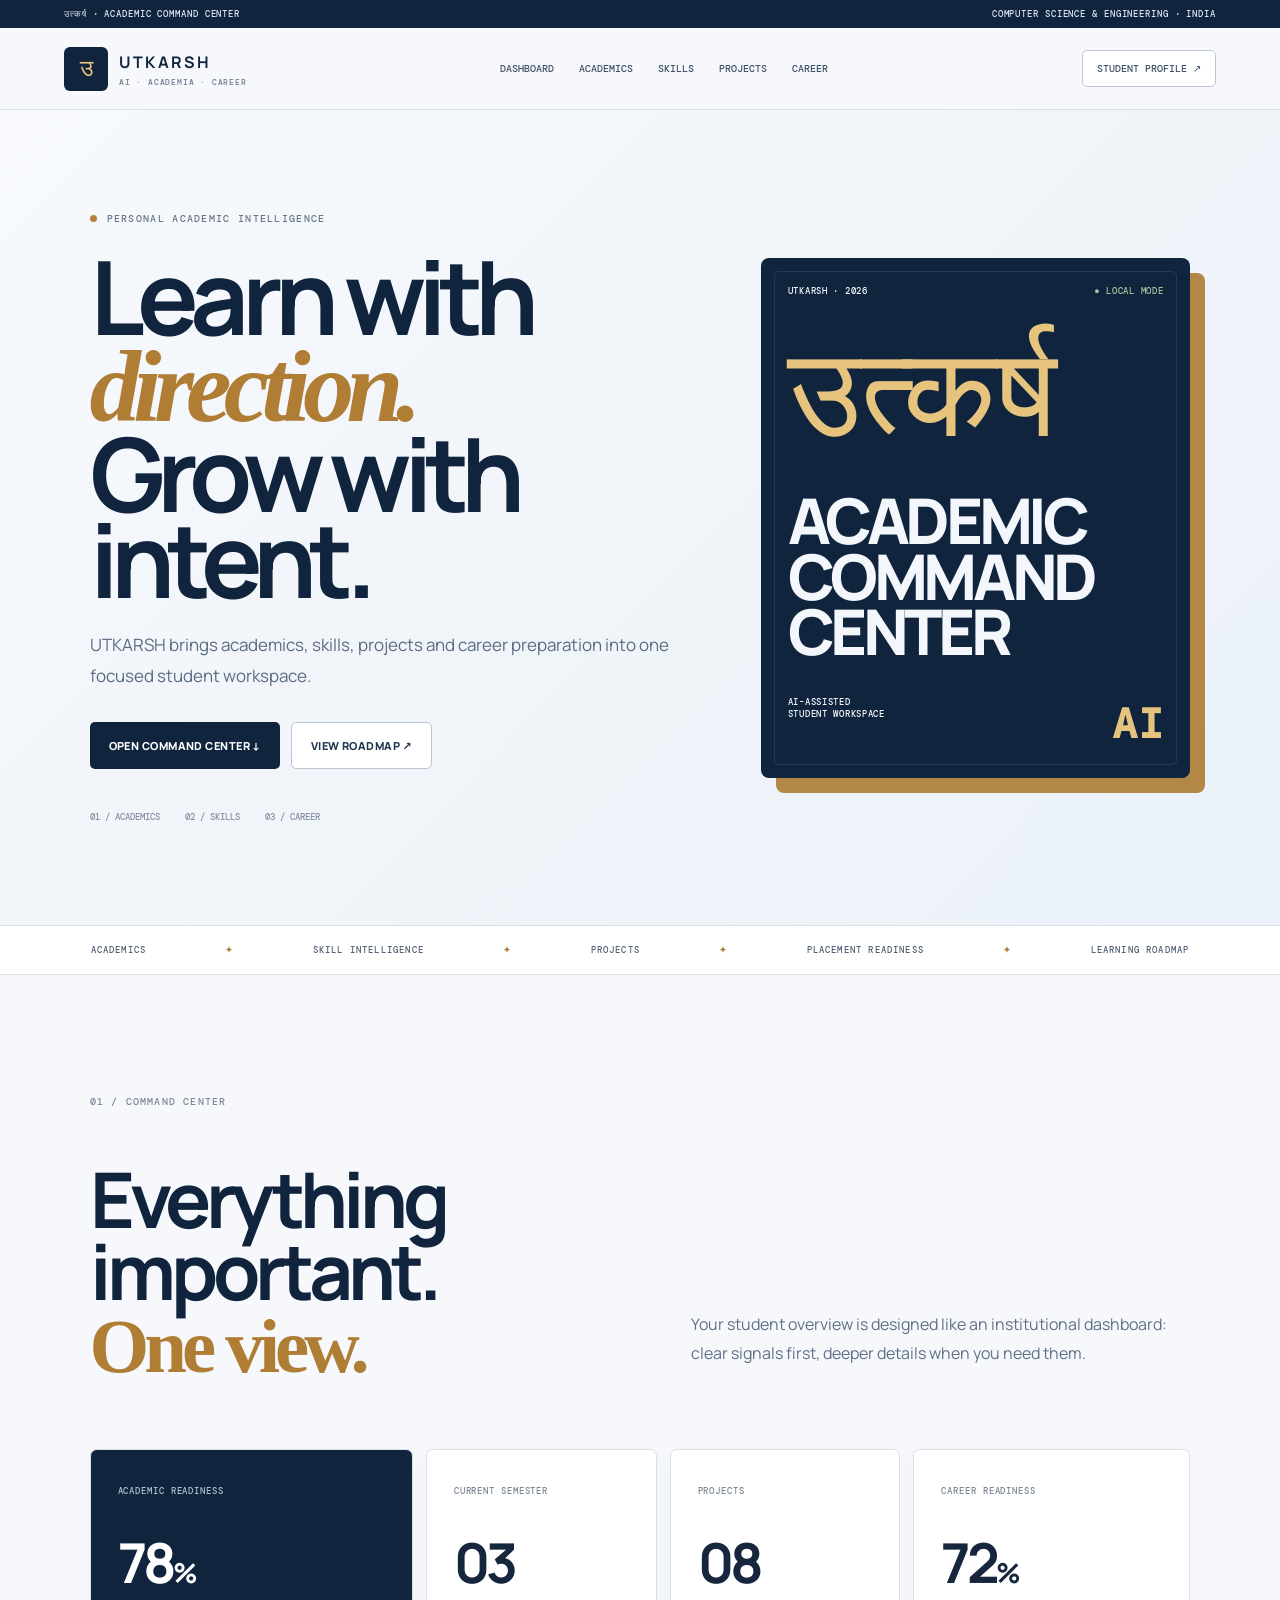
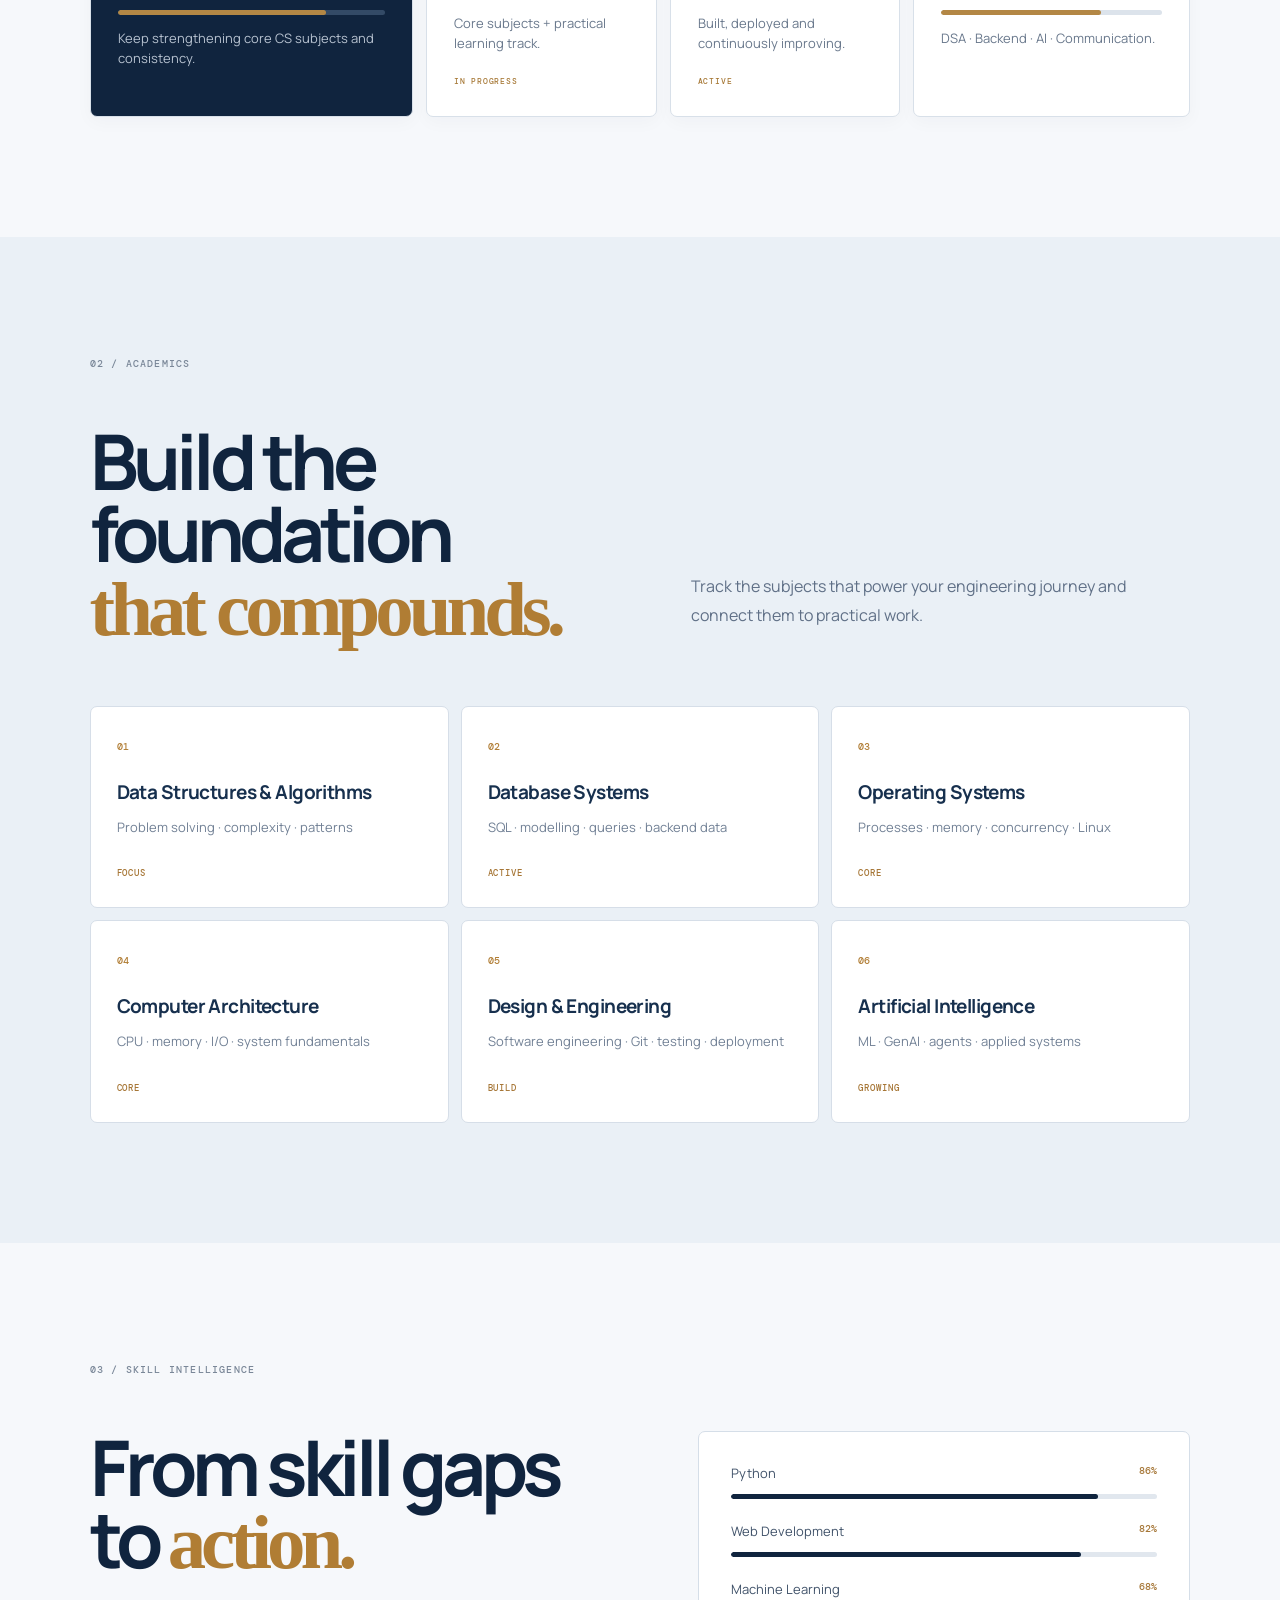
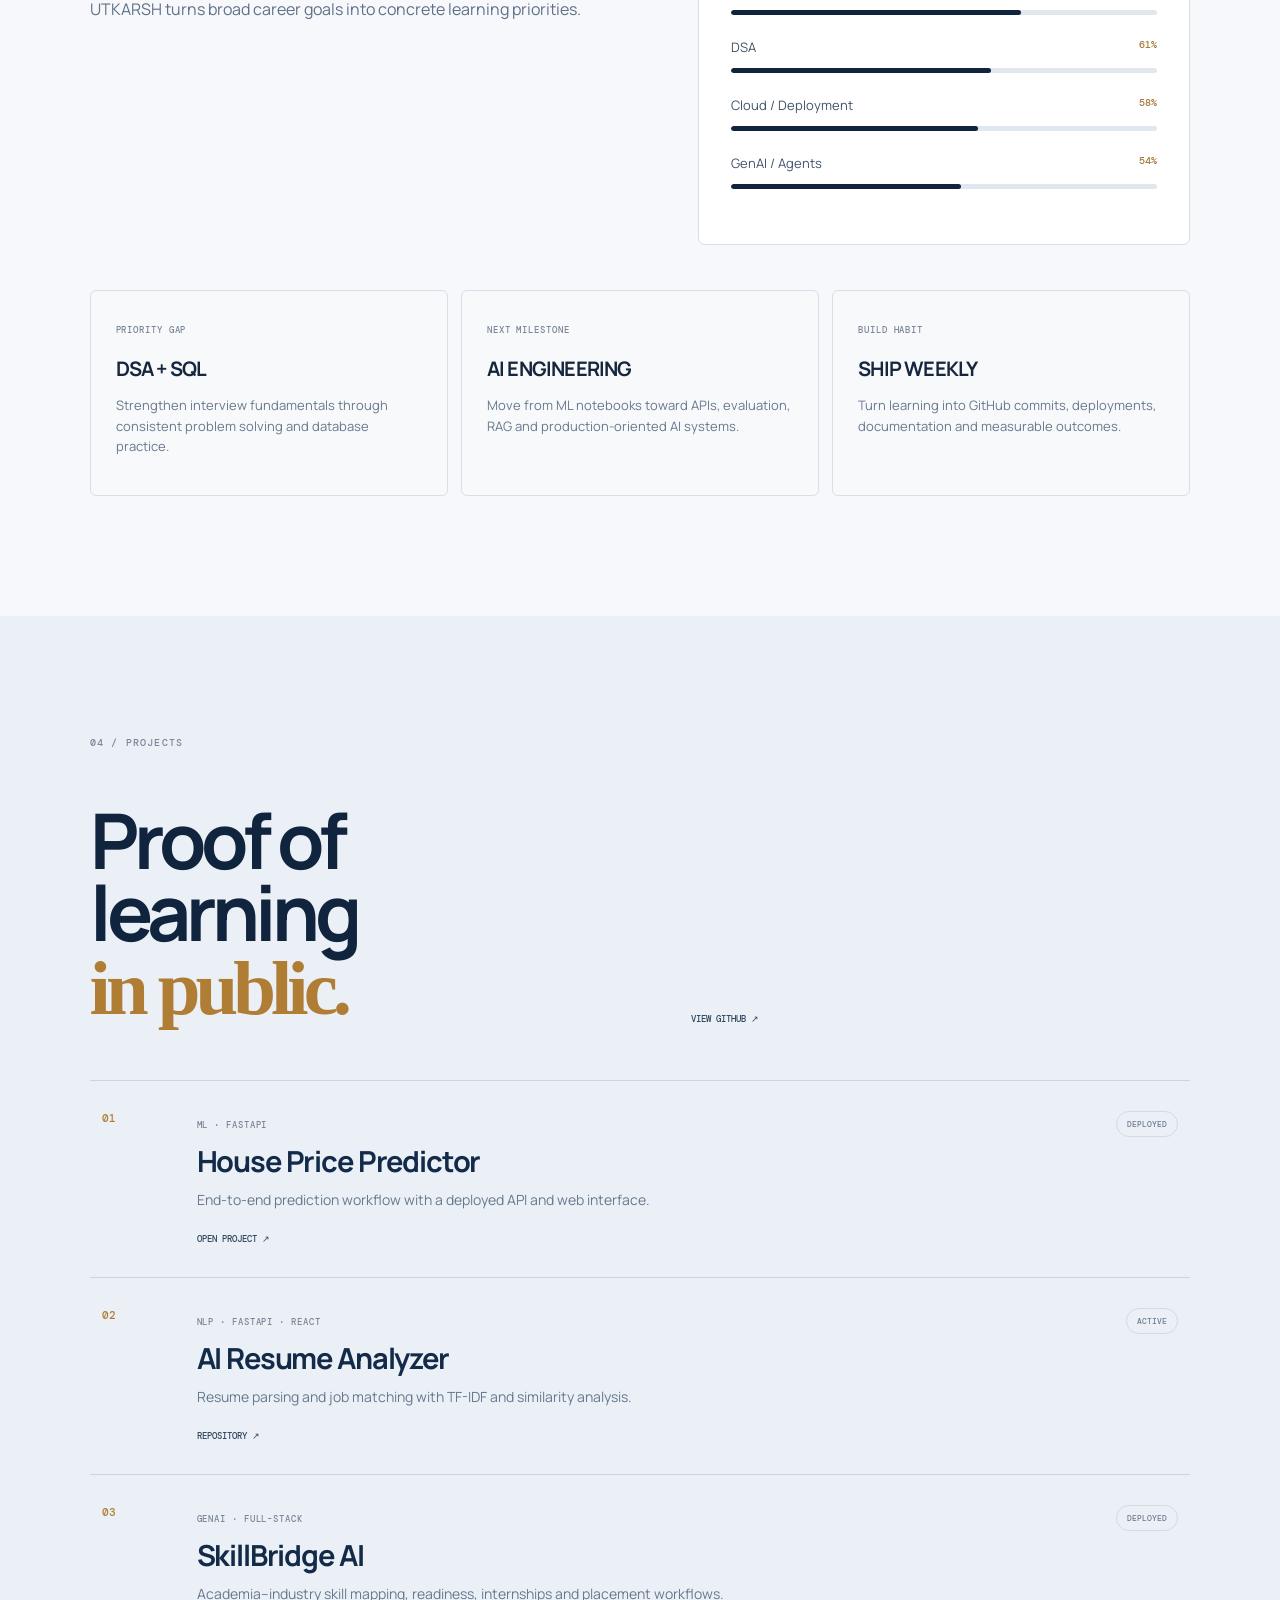
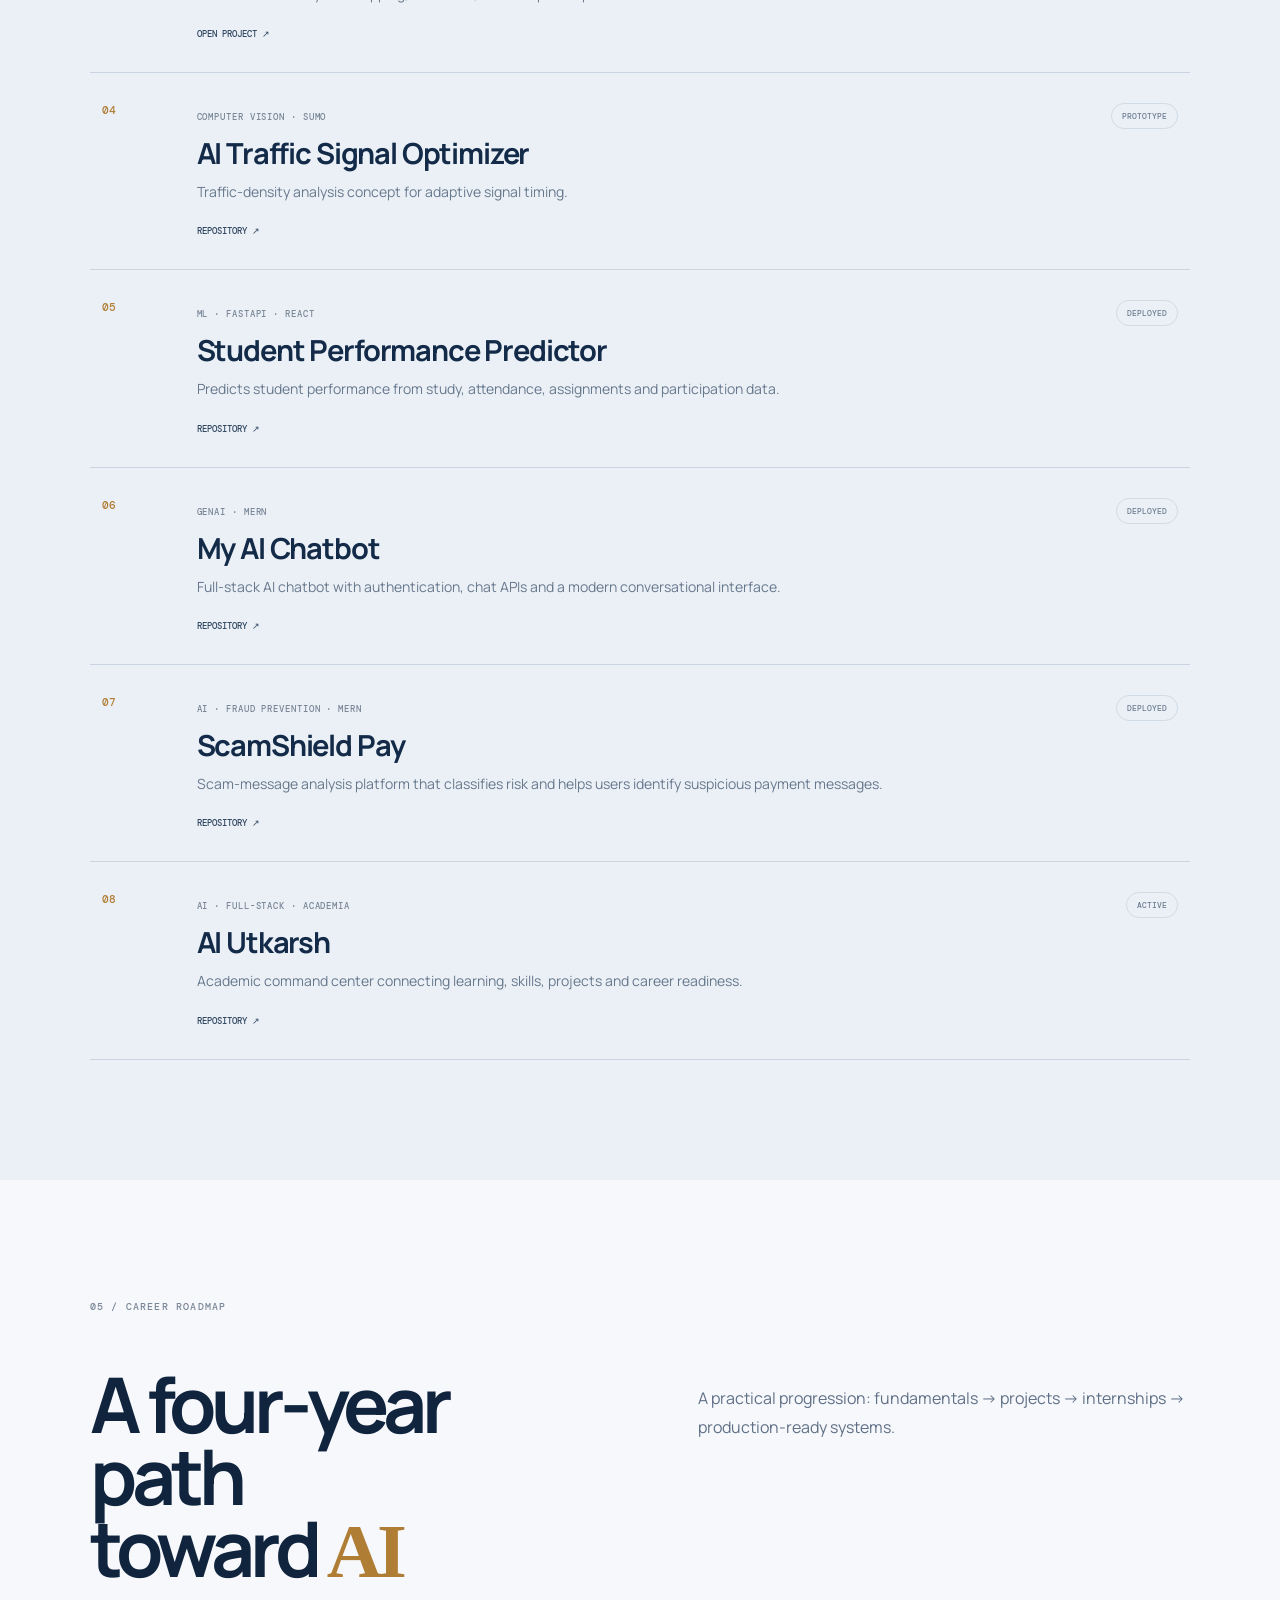
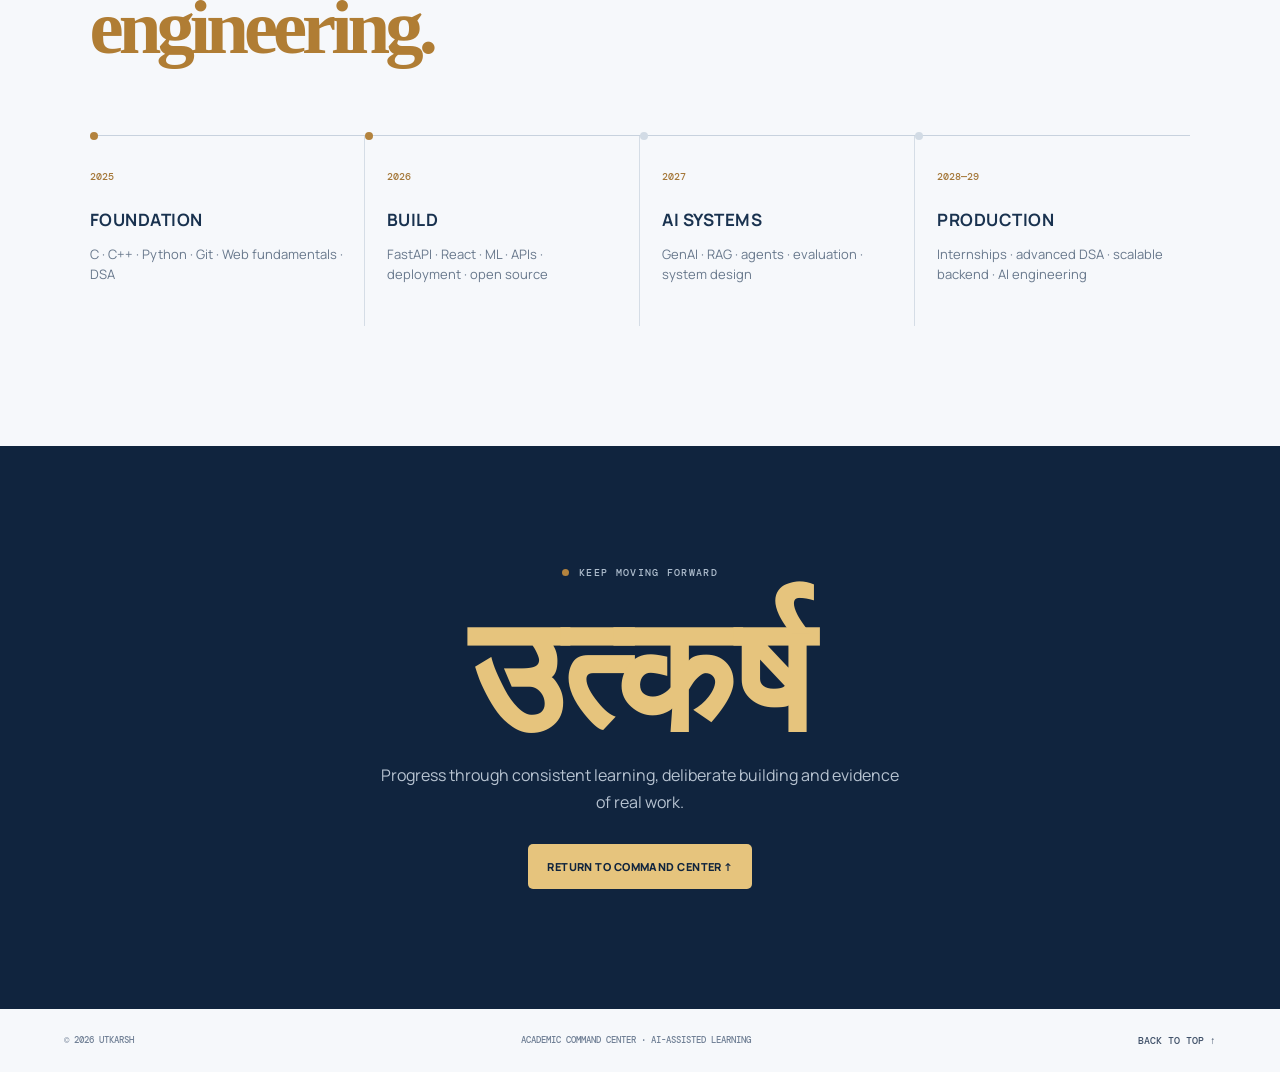
==== commit 635e7142: "feat: add more projects to UTKARSH portfolio" ====
--- a/frontend/index.html
+++ b/frontend/index.html
@@ -4,10 +4,10 @@
 <main id="home">
 <section class="hero"><div class="hero-copy"><div class="eyebrow"><i></i> PERSONAL ACADEMIC INTELLIGENCE</div><h1>Learn with<br><em>direction.</em><br>Grow with intent.</h1><p>UTKARSH brings academics, skills, projects and career preparation into one focused student workspace.</p><div class="actions"><a class="btn primary" href="#dashboard">Open command center ↓</a><a class="btn light" href="#career">View roadmap ↗</a></div><div class="hero-meta"><span>01 / ACADEMICS</span><span>02 / SKILLS</span><span>03 / CAREER</span></div></div><div class="hero-card"><div class="card-line"><span>UTKARSH · 2026</span><span id="apiStatus">● SYSTEM READY</span></div><div class="sanskrit">उत्कर्ष</div><div class="card-title">ACADEMIC<br>COMMAND<br>CENTER</div><div class="card-bottom"><span>AI-ASSISTED<br>STUDENT WORKSPACE</span><strong>AI</strong></div></div></section>
 <section class="marquee"><span>ACADEMICS</span><b>✦</b><span>SKILL INTELLIGENCE</span><b>✦</b><span>PROJECTS</span><b>✦</b><span>PLACEMENT READINESS</span><b>✦</b><span>LEARNING ROADMAP</span></section>
-<section class="section" id="dashboard"><div class="section-label">01 / COMMAND CENTER</div><div class="section-head"><h2>Everything important.<br><span>One view.</span></h2><p>Your student overview is designed like an institutional dashboard: clear signals first, deeper details when you need them.</p></div><div class="metric-grid"><article class="metric featured"><small>ACADEMIC READINESS</small><strong>78<span>%</span></strong><div class="progress"><i style="width:78%"></i></div><p>Keep strengthening core CS subjects and consistency.</p></article><article class="metric"><small>CURRENT SEMESTER</small><strong>03</strong><p>Core subjects + practical learning track.</p><b class="status">IN PROGRESS</b></article><article class="metric"><small>PROJECTS</small><strong id="projectCount">04</strong><p>Built, deployed and continuously improving.</p><b class="status">ACTIVE</b></article><article class="metric"><small>CAREER READINESS</small><strong>72<span>%</span></strong><div class="progress"><i style="width:72%"></i></div><p>DSA · Backend · AI · Communication.</p></article></div></section>
+<section class="section" id="dashboard"><div class="section-label">01 / COMMAND CENTER</div><div class="section-head"><h2>Everything important.<br><span>One view.</span></h2><p>Your student overview is designed like an institutional dashboard: clear signals first, deeper details when you need them.</p></div><div class="metric-grid"><article class="metric featured"><small>ACADEMIC READINESS</small><strong>78<span>%</span></strong><div class="progress"><i style="width:78%"></i></div><p>Keep strengthening core CS subjects and consistency.</p></article><article class="metric"><small>CURRENT SEMESTER</small><strong>03</strong><p>Core subjects + practical learning track.</p><b class="status">IN PROGRESS</b></article><article class="metric"><small>PROJECTS</small><strong id="projectCount">08</strong><p>Built, deployed and continuously improving.</p><b class="status">ACTIVE</b></article><article class="metric"><small>CAREER READINESS</small><strong>72<span>%</span></strong><div class="progress"><i style="width:72%"></i></div><p>DSA · Backend · AI · Communication.</p></article></div></section>
 <section class="section alt" id="academics"><div class="section-label">02 / ACADEMICS</div><div class="section-head"><h2>Build the foundation<br><span>that compounds.</span></h2><p>Track the subjects that power your engineering journey and connect them to practical work.</p></div><div class="subject-grid"><article><span>01</span><h3>Data Structures & Algorithms</h3><p>Problem solving · complexity · patterns</p><b>FOCUS</b></article><article><span>02</span><h3>Database Systems</h3><p>SQL · modelling · queries · backend data</p><b>ACTIVE</b></article><article><span>03</span><h3>Operating Systems</h3><p>Processes · memory · concurrency · Linux</p><b>CORE</b></article><article><span>04</span><h3>Computer Architecture</h3><p>CPU · memory · I/O · system fundamentals</p><b>CORE</b></article><article><span>05</span><h3>Design & Engineering</h3><p>Software engineering · Git · testing · deployment</p><b>BUILD</b></article><article><span>06</span><h3>Artificial Intelligence</h3><p>ML · GenAI · agents · applied systems</p><b>GROWING</b></article></div></section>
 <section class="section" id="skills"><div class="section-label">03 / SKILL INTELLIGENCE</div><div class="two-col"><div><h2>From skill gaps<br>to <span>action.</span></h2><p class="muted">UTKARSH turns broad career goals into concrete learning priorities.</p></div><div class="skill-panel"><div class="skill-row"><span>Python</span><b>86%</b><i><em style="width:86%"></em></i></div><div class="skill-row"><span>Web Development</span><b>82%</b><i><em style="width:82%"></em></i></div><div class="skill-row"><span>Machine Learning</span><b>68%</b><i><em style="width:68%"></em></i></div><div class="skill-row"><span>DSA</span><b>61%</b><i><em style="width:61%"></em></i></div><div class="skill-row"><span>Cloud / Deployment</span><b>58%</b><i><em style="width:58%"></em></i></div><div class="skill-row"><span>GenAI / Agents</span><b>54%</b><i><em style="width:54%"></em></i></div></div></div><div class="gap-grid"><div><small>PRIORITY GAP</small><strong>DSA + SQL</strong><p>Strengthen interview fundamentals through consistent problem solving and database practice.</p></div><div><small>NEXT MILESTONE</small><strong>AI ENGINEERING</strong><p>Move from ML notebooks toward APIs, evaluation, RAG and production-oriented AI systems.</p></div><div><small>BUILD HABIT</small><strong>SHIP WEEKLY</strong><p>Turn learning into GitHub commits, deployments, documentation and measurable outcomes.</p></div></div></section>
-<section class="section alt" id="projects"><div class="section-label">04 / PROJECTS</div><div class="section-head"><h2>Proof of learning<br><span>in public.</span></h2><a class="text-link" href="https://github.com/mehulikhanra904-prog?tab=repositories" target="_blank">View GitHub ↗</a></div><div class="projects"><article><div class="number">01</div><div><small>ML · FASTAPI</small><h3>House Price Predictor</h3><p>End-to-end prediction workflow with a deployed API and web interface.</p><a href="https://house-price-predictor-4fsg.vercel.app/" target="_blank">Open project ↗</a></div><span class="pill">DEPLOYED</span></article><article><div class="number">02</div><div><small>NLP · FASTAPI · REACT</small><h3>AI Resume Analyzer</h3><p>Resume parsing and job matching with TF-IDF and similarity analysis.</p><a href="https://github.com/mehulikhanra904-prog/AI-RESUME-ANALYZER" target="_blank">Repository ↗</a></div><span class="pill">ACTIVE</span></article><article><div class="number">03</div><div><small>GENAI · FULL-STACK</small><h3>SkillBridge AI</h3><p>Academia–industry skill mapping, readiness, internships and placement workflows.</p><a href="https://sih-26044-skillbridge-ai-gold.vercel.app/" target="_blank">Open project ↗</a></div><span class="pill">DEPLOYED</span></article><article><div class="number">04</div><div><small>COMPUTER VISION · SUMO</small><h3>AI Traffic Signal Optimizer</h3><p>Traffic-density analysis concept for adaptive signal timing.</p><a href="https://github.com/mehulikhanra904-prog/AI-TRAFFIC-SIGNAL" target="_blank">Repository ↗</a></div><span class="pill">PROTOTYPE</span></article></div></section>
+<section class="section alt" id="projects"><div class="section-label">04 / PROJECTS</div><div class="section-head"><h2>Proof of learning<br><span>in public.</span></h2><a class="text-link" href="https://github.com/mehulikhanra904-prog?tab=repositories" target="_blank">View GitHub ↗</a></div><div class="projects"><article><div class="number">01</div><div><small>ML · FASTAPI</small><h3>House Price Predictor</h3><p>End-to-end prediction workflow with a deployed API and web interface.</p><a href="https://house-price-predictor-4fsg.vercel.app/" target="_blank">Open project ↗</a></div><span class="pill">DEPLOYED</span></article><article><div class="number">02</div><div><small>NLP · FASTAPI · REACT</small><h3>AI Resume Analyzer</h3><p>Resume parsing and job matching with TF-IDF and similarity analysis.</p><a href="https://github.com/mehulikhanra904-prog/AI-RESUME-ANALYZER" target="_blank">Repository ↗</a></div><span class="pill">ACTIVE</span></article><article><div class="number">03</div><div><small>GENAI · FULL-STACK</small><h3>SkillBridge AI</h3><p>Academia–industry skill mapping, readiness, internships and placement workflows.</p><a href="https://sih-26044-skillbridge-ai-gold.vercel.app/" target="_blank">Open project ↗</a></div><span class="pill">DEPLOYED</span></article><article><div class="number">04</div><div><small>COMPUTER VISION · SUMO</small><h3>AI Traffic Signal Optimizer</h3><p>Traffic-density analysis concept for adaptive signal timing.</p><a href="https://github.com/mehulikhanra904-prog/AI-TRAFFIC-SIGNAL" target="_blank">Repository ↗</a></div><span class="pill">PROTOTYPE</span></article><article><div class="number">05</div><div><small>ML · FASTAPI · REACT</small><h3>Student Performance Predictor</h3><p>Predicts student performance from study, attendance, assignments and participation data.</p><a href="https://github.com/mehulikhanra904-prog/student-performance-predictor" target="_blank">Repository ↗</a></div><span class="pill">DEPLOYED</span></article><article><div class="number">06</div><div><small>GENAI · MERN</small><h3>My AI Chatbot</h3><p>Full-stack AI chatbot with authentication, chat APIs and a modern conversational interface.</p><a href="https://github.com/mehulikhanra904-prog/my-ai-chatbot" target="_blank">Repository ↗</a></div><span class="pill">DEPLOYED</span></article><article><div class="number">07</div><div><small>AI · FRAUD PREVENTION · MERN</small><h3>ScamShield Pay</h3><p>Scam-message analysis platform that classifies risk and helps users identify suspicious payment messages.</p><a href="https://github.com/mehulikhanra904-prog/SCAMSHIELD-PAY" target="_blank">Repository ↗</a></div><span class="pill">DEPLOYED</span></article><article><div class="number">08</div><div><small>AI · FULL-STACK · ACADEMIA</small><h3>AI Utkarsh</h3><p>Academic command center connecting learning, skills, projects and career readiness.</p><a href="https://github.com/mehulikhanra904-prog/AI-UTKARSH" target="_blank">Repository ↗</a></div><span class="pill">ACTIVE</span></article></div></section>
 <section class="section" id="career"><div class="section-label">05 / CAREER ROADMAP</div><div class="two-col"><h2>A four-year path<br>toward <span>AI engineering.</span></h2><p class="muted">A practical progression: fundamentals → projects → internships → production-ready systems.</p></div><div class="roadmap"><div class="road active"><b>2025</b><h3>FOUNDATION</h3><p>C · C++ · Python · Git · Web fundamentals · DSA</p></div><div class="road active"><b>2026</b><h3>BUILD</h3><p>FastAPI · React · ML · APIs · deployment · open source</p></div><div class="road"><b>2027</b><h3>AI SYSTEMS</h3><p>GenAI · RAG · agents · evaluation · system design</p></div><div class="road"><b>2028—29</b><h3>PRODUCTION</h3><p>Internships · advanced DSA · scalable backend · AI engineering</p></div></div></section>
 <section class="cta"><div class="eyebrow"><i></i> KEEP MOVING FORWARD</div><h2>उत्कर्ष</h2><p>Progress through consistent learning, deliberate building and evidence of real work.</p><a class="btn gold" href="#dashboard">Return to command center ↑</a></section></main>
 <footer><span>© 2026 UTKARSH</span><span>ACADEMIC COMMAND CENTER · AI-ASSISTED LEARNING</span><a href="#home">Back to top ↑</a></footer><div class="toast" id="toast"></div><script src="script.js"></script></body></html>
--- a/frontend/style.css
+++ b/frontend/style.css
@@ -1,52 +1 @@
-*{box-sizing:border-box}html{scroll-behavior:smooth}body{margin:0;background:#f3efe6;color:#171714;font-family:Manrope,system-ui,sans-serif}.noise{position:fixed;inset:0;pointer-events:none;opacity:.035;z-index:10;background-image:url("data:image/svg+xml,%3Csvg xmlns='http://www.w3.org/2000/svg' width='180' height='180'%3E%3Cfilter id='n'%3E%3CfeTurbulence type='fractalNoise' baseFrequency='.9' numOctaves='4'/%3E%3C/filter%3E%3Crect width='100%25' height='100%25' filter='url(%23n)'/%3E%3C/svg%3E")}.nav{height:78px;border-bottom:1px solid #17171420;display:flex;align-items:center;justify-content:space-between;padding:0 5vw;position:sticky;top:0;background:#f3efe6eF;backdrop-filter:blur(14px);z-index:9}.brand{font-size:25px;font-weight:800;color:#171714;text-decoration:none;letter-spacing:-2px}.brand span{color:#d45b35}.nav nav{display:flex;gap:28px}.nav nav a,.nav-cta,footer a{font:500 12px "DM Mono",monospace;text-transform:uppercase;color:#171714;text-decoration:none}.nav nav a:hover,footer a:hover{opacity:.55}.nav-cta{border:1px solid #17171440;padding:11px 15px}.hero{min-height:calc(100vh - 78px);padding:8vw 7vw;display:grid;grid-template-columns:1.2fr .8fr;gap:6vw;align-items:center}.eyebrow,.section-label,.tags,small{font:500 10px "DM Mono",monospace;letter-spacing:.13em}.eyebrow{display:flex;align-items:center;gap:10px}.dot{width:7px;height:7px;border-radius:50%;background:#d45b35;display:inline-block}.hero h1{font-size:clamp(58px,9vw,132px);line-height:.83;letter-spacing:-.075em;margin:30px 0}.hero h1 em,h2 span{font-family:Georgia,serif;font-weight:400;color:#d45b35}.lead{max-width:580px;font-size:18px;line-height:1.7;color:#5b5952}.actions{display:flex;gap:12px;margin-top:32px}.button{display:inline-flex;align-items:center;gap:20px;padding:15px 19px;text-decoration:none;font-size:12px;font-weight:700;text-transform:uppercase;letter-spacing:.04em;transition:.2s}.primary{background:#171714;color:#f3efe6}.ghost{border:1px solid #17171435;color:#171714}.button:hover{transform:translateY(-2px)}.hero-card{aspect-ratio:1/1.12;background:#171714;color:#f3efe6;padding:25px;display:flex;flex-direction:column;justify-content:space-between;box-shadow:18px 18px 0 #d45b35}.card-top,.card-bottom{display:flex;justify-content:space-between;font:500 10px "DM Mono",monospace;letter-spacing:.08em}.monogram{font-size:clamp(100px,17vw,220px);font-weight:800;letter-spacing:-.12em;line-height:1}.card-bottom{gap:20px}.card-bottom div{display:flex;flex-direction:column;gap:7px}.ticker{border-block:1px solid #17171420;display:flex;justify-content:space-around;align-items:center;padding:18px 4vw;overflow:hidden;font:500 10px "DM Mono",monospace;letter-spacing:.14em}.ticker b{color:#d45b35}.section{padding:130px 7vw}.alt{background:#e9e3d7}.section-label{color:#6b685f;margin-bottom:60px}.two-col{display:grid;grid-template-columns:1fr 1fr;gap:9vw}.section h2,.contact h2{font-size:clamp(42px,6vw,82px);line-height:.95;letter-spacing:-.065em;margin:0}.copy{max-width:570px;font-size:17px;line-height:1.85;color:#5b5952}.copy p+p{margin-top:22px}.principles{display:grid;grid-template-columns:repeat(3,1fr);gap:2px;margin-top:100px}.principles article{border-top:1px solid #17171440;padding:25px 15px 0}.principles span,.project-no{font:500 11px "DM Mono",monospace;color:#d45b35}.principles h3{font-size:20px}.principles p{color:#69665e;line-height:1.6;font-size:14px}.stack-grid{display:grid;grid-template-columns:repeat(3,1fr);gap:2px;margin-top:70px}.stack-grid div{background:#f3efe6;padding:28px;min-height:140px}.stack-grid p{font-size:17px;line-height:1.55}.section-heading{display:flex;justify-content:space-between;align-items:end}.section-heading a{font:500 10px "DM Mono",monospace;color:#171714;text-transform:uppercase}.projects{margin-top:65px}.project{display:grid;grid-template-columns:100px 1fr;border-top:1px solid #17171430;padding:35px 0;transition:.25s}.project:last-child{border-bottom:1px solid #17171430}.project:hover{padding-left:12px}.project h3{font-size:34px;letter-spacing:-.04em;margin:10px 0}.project p{max-width:680px;color:#69665e;line-height:1.7;margin:0 0 16px}.project a{color:#171714;font:500 10px "DM Mono",monospace;text-transform:uppercase}.timeline{border-left:1px solid #17171430}.timeline>div{display:grid;grid-template-columns:100px 1fr;padding:0 0 40px 25px;position:relative}.timeline>div:before{content:"";position:absolute;left:-4px;top:5px;width:7px;height:7px;border-radius:50%;background:#d45b35}.timeline b{font:500 11px "DM Mono",monospace}.timeline p{margin:0;line-height:1.6;color:#5f5c54}.stats{display:grid;grid-template-columns:repeat(4,1fr);border-block:1px solid #17171425}.stats div{padding:45px 5vw;border-right:1px solid #17171425}.stats div:last-child{border:0}.stats strong{display:block;font-size:38px;letter-spacing:-.06em}.stats span{font:500 9px "DM Mono",monospace;color:#77736a;letter-spacing:.1em}.contact{text-align:center;padding:150px 7vw;background:#171714;color:#f3efe6}.contact .eyebrow{justify-content:center;color:#aaa69c}.contact h2{margin:35px 0 20px}.contact p{max-width:530px;margin:auto;color:#aaa69c;line-height:1.7}.contact .actions{justify-content:center}.contact .ghost{border-color:#f3efe655;color:#f3efe6}footer{padding:25px 5vw;display:flex;justify-content:space-between;font:500 9px "DM Mono",monospace;color:#77736a;text-transform:uppercase}@media(max-width:800px){.nav nav{display:none}.hero{grid-template-columns:1fr;padding-top:80px}.hero-card{max-width:500px}.two-col,.principles,.stack-grid{grid-template-columns:1fr}.principles{gap:35px}.stats{grid-template-columns:1fr 1fr}.stats div{border-bottom:1px solid #17171425}.ticker span:nth-of-type(n+3){display:none}.section{padding:90px 7vw}.project{grid-template-columns:55px 1fr}.project h3{font-size:27px}footer{gap:20px;flex-wrap:wrap}}
-
-.contact-form{max-width:720px;margin-top:32px;display:grid;gap:12px}.contact-form input,.contact-form textarea{width:100%;border:1px solid rgba(255,255,255,.25);background:rgba(255,255,255,.06);color:inherit;padding:14px 16px;font:inherit;border-radius:8px;outline:none}.contact-form textarea{min-height:140px;resize:vertical}.contact-form input::placeholder,.contact-form textarea::placeholder{color:rgba(255,255,255,.62)}.contact-form input:focus,.contact-form textarea:focus{border-color:currentColor}.contact-form button{border:0;cursor:pointer}.form-status{min-height:24px;font-family:"DM Mono",monospace;font-size:.78rem;opacity:.8}
-/* Institutional visual system */
-body.institutional{background:#f7f8fa;color:#182235}
-.topbar{background:#10243e;color:#dce6f2;padding:8px 5vw;display:flex;justify-content:space-between;font:500 9px "DM Mono",monospace;letter-spacing:.1em}
-.institutional .nav{height:86px;background:rgba(247,248,250,.96);border-bottom:1px solid #d7dde6}
-.institutional .brand{display:flex;align-items:center;gap:12px;letter-spacing:0}
-.crest{width:43px;height:43px;border:1px solid #b7c2d0;border-radius:6px;display:grid;place-items:center;background:#10243e;color:white;font-size:15px;letter-spacing:-1px}
-.brand-text{font-size:14px;line-height:1.05;letter-spacing:.08em}
-.brand-text small{display:block;color:#687589;margin-top:4px;letter-spacing:.08em}
-.institutional .nav nav a,.institutional .nav-cta{color:#334257}
-.institutional .nav-cta{border-color:#b7c2d0;border-radius:5px}
-.institutional .hero{position:relative;min-height:calc(100vh - 112px);background:linear-gradient(135deg,#f7f8fa 0%,#edf3fa 100%);padding-top:7vw}
-.hero-badge{position:absolute;top:42px;left:7vw;padding:8px 12px;border-left:3px solid #b28a4a;background:#fff;font:500 9px "DM Mono",monospace;letter-spacing:.1em;color:#566579}
-.institutional .hero h1{color:#10243e;font-size:clamp(52px,8vw,116px);letter-spacing:-.065em}
-.institutional .hero h1 em,.institutional h2 span{color:#b07f34}
-.institutional .lead{color:#59687b}
-.institutional .primary{background:#10243e;color:white;border-radius:5px}
-.institutional .ghost{border-color:#b7c2d0;border-radius:5px}
-.institutional .hero-card{background:#10243e;box-shadow:14px 14px 0 #b28a4a;border-radius:8px;position:relative;overflow:hidden}
-.institutional .hero-card:after{content:"";position:absolute;inset:12px;border:1px solid rgba(255,255,255,.13);border-radius:5px;pointer-events:none}
-.seal{position:absolute;right:28px;top:28px;border:1px solid rgba(255,255,255,.25);width:78px;height:78px;border-radius:50%;display:grid;place-items:center;text-align:center;font:500 7px "DM Mono",monospace;letter-spacing:.1em;color:#d7e0ec;z-index:1}
-.seal span{font-size:20px;color:#d6ad65}
-.institutional .monogram{color:#eef3f8}
-.institutional .ticker{background:#fff;color:#43536a;border-color:#d7dde6}
-.institutional .section{background:#f7f8fa}
-.institutional .alt{background:#eaf0f6}
-.institutional .section-label{color:#738197}
-.institutional .section h2,.institutional .contact h2{color:#10243e}
-.institutional .copy{color:#59687b}
-.institutional .principles article{border-color:#cbd4df;background:transparent}
-.institutional .principles span,.institutional .project-no,.institutional .tags{color:#a77732}
-.institutional .stack-grid{gap:14px}
-.institutional .stack-grid div{background:#fff;border:1px solid #d9e0e8;border-radius:7px;box-shadow:0 4px 14px rgba(16,36,62,.04)}
-.institutional .stack-grid p{color:#405168}
-.institutional .projects{margin-top:55px}
-.institutional .project{border-color:#d1d9e3;background:rgba(255,255,255,.45);padding:30px 18px;margin-bottom:10px;border-radius:6px}
-.institutional .project:last-child{border-bottom:1px solid #d1d9e3}
-.institutional .project:hover{padding-left:25px;background:#fff;box-shadow:0 7px 20px rgba(16,36,62,.06)}
-.institutional .project h3{color:#10243e}
-.institutional .project p{color:#617086}
-.institutional .stats{background:#10243e;color:white;border-color:#30435c}
-.institutional .stats div{border-color:#30435c}
-.institutional .stats strong{color:#f1d19a}
-.institutional .stats span{color:#aebacc}
-.institutional .contact{background:#10243e}
-.institutional .contact h2{color:white}
-.institutional .contact .primary{background:#f1d19a;color:#10243e}
-.institutional footer{background:#f7f8fa;color:#718096}
-.institutional footer a{color:#34465d}
-@media(max-width:800px){.topbar span:last-child{display:none}.hero-badge{position:static;margin-bottom:25px}.institutional .hero{min-height:auto}.brand-text{font-size:12px}.seal{width:60px;height:60px}.hero-card{margin-top:20px}}
+*{box-sizing:border-box}html{scroll-behavior:smooth}body{margin:0;background:#f6f8fb;color:#16263d;font-family:Manrope,system-ui,sans-serif}.top-strip{background:#10243e;color:#dce6f2;padding:8px 5vw;display:flex;justify-content:space-between;font:500 9px "DM Mono",monospace;letter-spacing:.1em}.nav{height:82px;display:flex;align-items:center;justify-content:space-between;padding:0 5vw;background:#f6f8fbf5;backdrop-filter:blur(14px);border-bottom:1px solid #d6dee8;position:sticky;top:0;z-index:20}.brand{display:flex;align-items:center;gap:11px;color:#10243e;text-decoration:none}.crest{width:44px;height:44px;border-radius:6px;display:grid;place-items:center;background:#10243e;color:#e6c47d;font-family:"Noto Serif",serif;font-size:23px}.brand b{display:block;font-size:16px;letter-spacing:.14em}.brand small{display:block;margin-top:4px;color:#6d7b8f;font:500 8px "DM Mono",monospace;letter-spacing:.1em}.nav nav{display:flex;gap:25px}.nav nav a,.nav-action,footer a{color:#405169;text-decoration:none;font:500 10px "DM Mono",monospace;text-transform:uppercase}.nav nav a:hover{color:#a8752e}.nav-action{border:1px solid #bdc8d6;background:white;padding:11px 14px;border-radius:5px;cursor:pointer}.hero{min-height:calc(100vh - 110px);padding:8vw 7vw;display:grid;grid-template-columns:1.15fr .85fr;gap:7vw;align-items:center;background:linear-gradient(135deg,#f7f9fc,#eaf1f8)}.eyebrow{font:500 10px "DM Mono",monospace;letter-spacing:.13em;color:#68778b;display:flex;gap:10px;align-items:center}.eyebrow i{width:7px;height:7px;border-radius:50%;background:#b3833e;display:inline-block}.hero h1{font-size:clamp(58px,8vw,116px);line-height:.84;letter-spacing:-.075em;margin:28px 0;color:#10243e}.hero h1 em,h2 span{font-family:"Noto Serif",Georgia,serif;color:#b07d34;font-weight:600}.hero-copy>p{max-width:600px;color:#5b6b80;line-height:1.8;font-size:17px}.actions{display:flex;gap:11px;margin-top:30px}.btn{display:inline-flex;align-items:center;text-decoration:none;padding:15px 19px;border-radius:5px;font-size:11px;font-weight:800;text-transform:uppercase;letter-spacing:.04em;transition:.2s}.btn:hover{transform:translateY(-2px)}.primary{background:#10243e;color:#fff}.light{border:1px solid #bac6d5;color:#233650;background:#fff}.gold{background:#e6c47d;color:#10243e}.hero-meta{display:flex;gap:25px;margin-top:42px;color:#8390a1;font:500 9px "DM Mono",monospace}.hero-card{min-height:520px;background:#10243e;border-radius:8px;padding:27px;display:flex;flex-direction:column;justify-content:space-between;color:#f3f6fa;box-shadow:15px 15px 0 #b38745;position:relative;overflow:hidden}.hero-card:after{content:"";position:absolute;inset:13px;border:1px solid #ffffff18;border-radius:5px;pointer-events:none}.card-line,.card-bottom{display:flex;justify-content:space-between;font:500 9px "DM Mono",monospace;letter-spacing:.08em;position:relative;z-index:1}.card-line #apiStatus{color:#a9c39e}.sanskrit{font-family:"Noto Serif",serif;font-size:clamp(65px,10vw,125px);color:#e6c47d;line-height:1;position:relative;z-index:1}.card-title{font-size:clamp(34px,5vw,63px);font-weight:800;letter-spacing:-.07em;line-height:.88;position:relative;z-index:1}.card-bottom strong{font-size:42px;color:#e6c47d}.marquee{display:flex;justify-content:space-around;align-items:center;padding:18px 4vw;background:#fff;border-block:1px solid #d7dfe8;color:#516176;font:500 9px "DM Mono",monospace;letter-spacing:.13em}.marquee b{color:#b3833e}.section{padding:120px 7vw}.alt{background:#eaf0f6}.section-label{font:500 10px "DM Mono",monospace;color:#7a8798;letter-spacing:.12em;margin-bottom:55px}.section-head{display:grid;grid-template-columns:1fr 1fr;gap:8vw;align-items:end}.section h2{font-size:clamp(43px,6vw,78px);line-height:.94;letter-spacing:-.065em;margin:0;color:#10243e}.section-head>p,.muted{color:#607087;line-height:1.8;max-width:560px}.metric-grid{display:grid;grid-template-columns:1.4fr 1fr 1fr 1.2fr;gap:13px;margin-top:65px}.metric{background:#fff;border:1px solid #d8e0e9;border-radius:7px;padding:27px;min-height:220px;box-shadow:0 5px 18px #10243e08}.metric.featured{background:#10243e;color:#fff}.metric small,.gap-grid small,.subject-grid b,.projects small{font:500 9px "DM Mono",monospace;letter-spacing:.1em;color:#7b8797}.metric.featured small{color:#aebdce}.metric strong{display:block;font-size:55px;letter-spacing:-.07em;margin:25px 0 10px}.metric strong span{font-size:.5em}.metric p{font-size:13px;line-height:1.6;color:#69788c}.featured p{color:#b7c2d0}.progress{height:5px;background:#dce3eb;border-radius:99px;overflow:hidden}.featured .progress{background:#334a66}.progress i{display:block;height:100%;background:#b38745;border-radius:99px}.status{font:500 8px "DM Mono",monospace;color:#a77937;letter-spacing:.1em}.subject-grid{display:grid;grid-template-columns:repeat(3,1fr);gap:12px;margin-top:60px}.subject-grid article{background:#fff;border:1px solid #d6dee8;border-radius:7px;padding:26px;min-height:190px;transition:.2s}.subject-grid article:hover{transform:translateY(-4px);box-shadow:0 10px 25px #10243e0c}.subject-grid span{font:500 10px "DM Mono",monospace;color:#b17e36}.subject-grid h3{font-size:19px;letter-spacing:-.03em;color:#17304e;margin:24px 0 9px}.subject-grid p{color:#718095;font-size:13px;line-height:1.5;margin-bottom:22px}.subject-grid b{color:#a67636}.two-col{display:grid;grid-template-columns:1fr 1fr;gap:9vw}.skill-panel{background:#fff;border:1px solid #d5dee8;border-radius:7px;padding:32px}.skill-row{display:grid;grid-template-columns:1fr 45px;gap:12px;margin-bottom:23px;font-size:13px;color:#41536a}.skill-row b{text-align:right;font:500 10px "DM Mono",monospace;color:#a67738}.skill-row>i{grid-column:1/-1;height:5px;background:#e1e7ee;border-radius:99px;overflow:hidden}.skill-row em{display:block;height:100%;background:#10243e;border-radius:99px}.gap-grid{display:grid;grid-template-columns:repeat(3,1fr);gap:13px;margin-top:45px}.gap-grid>div{padding:25px;background:#f7f9fb;border:1px solid #d7e0e9;border-radius:6px}.gap-grid strong{display:block;margin:17px 0 9px;font-size:20px;letter-spacing:-.04em}.gap-grid p{font-size:13px;line-height:1.6;color:#68788d}.section-head .text-link,.projects a{font:500 9px "DM Mono",monospace;color:#334862;text-transform:uppercase;text-decoration:none}.projects{margin-top:55px}.projects article{display:grid;grid-template-columns:70px 1fr auto;gap:25px;align-items:start;padding:30px 12px;border-top:1px solid #cbd5e1;transition:.2s}.projects article:last-child{border-bottom:1px solid #cbd5e1}.projects article:hover{background:#fff;padding-left:22px}.number{font:500 11px "DM Mono",monospace;color:#b17d35}.projects h3{margin:8px 0;font-size:29px;letter-spacing:-.04em;color:#132b48}.projects p{margin:0 0 14px;color:#68788d;line-height:1.6;font-size:14px}.pill{border:1px solid #d1dbe6;border-radius:99px;padding:7px 10px;font:500 8px "DM Mono",monospace;color:#6e7d91}.roadmap{display:grid;grid-template-columns:repeat(4,1fr);margin-top:70px;border-top:1px solid #c8d2de}.road{padding:27px 20px 10px 0;border-right:1px solid #d5dde6;min-height:190px;position:relative}.road:not(:first-child){padding-left:22px}.road:last-child{border-right:0}.road:before{content:"";position:absolute;top:-4px;left:0;width:8px;height:8px;background:#d2dbe5;border-radius:50%}.road.active:before{background:#b3833e}.road b{font:500 10px "DM Mono",monospace;color:#a47738}.road h3{font-size:17px;letter-spacing:.03em;margin:23px 0 10px;color:#19324f}.road p{font-size:13px;color:#68788c;line-height:1.6}.cta{text-align:center;background:#10243e;color:white;padding:120px 7vw}.cta .eyebrow{justify-content:center;color:#aebdcd}.cta h2{font-family:"Noto Serif",serif;font-size:clamp(80px,13vw,160px);line-height:.8;margin:35px 0 20px;color:#e6c47d}.cta p{color:#b7c3d1;max-width:520px;margin:0 auto 28px;line-height:1.7}footer{padding:25px 5vw;background:#f6f8fb;color:#718096;display:flex;justify-content:space-between;gap:20px;font:500 9px "DM Mono",monospace;text-transform:uppercase}.toast{position:fixed;right:22px;bottom:22px;background:#10243e;color:white;padding:13px 17px;border-radius:5px;font:500 10px "DM Mono",monospace;opacity:0;transform:translateY(10px);transition:.25s;z-index:50}.toast.show{opacity:1;transform:translateY(0)}@media(max-width:900px){.nav nav{display:none}.hero{grid-template-columns:1fr;padding-top:70px}.hero-card{min-height:430px}.metric-grid{grid-template-columns:1fr 1fr}.subject-grid,.gap-grid{grid-template-columns:1fr 1fr}.section-head,.two-col{grid-template-columns:1fr;gap:30px}.roadmap{grid-template-columns:1fr 1fr}.road{border-bottom:1px solid #d5dde6}.projects article{grid-template-columns:45px 1fr}.pill{display:none}}@media(max-width:600px){.top-strip span:last-child{display:none}.nav{height:72px}.brand b{font-size:14px}.brand small{font-size:7px}.nav-action{font-size:8px}.hero{padding:55px 6vw}.hero h1{font-size:56px}.hero-card{min-height:370px;box-shadow:9px 9px 0 #b38745}.section{padding:80px 6vw}.metric-grid,.subject-grid,.gap-grid,.roadmap{grid-template-columns:1fr}.marquee span:nth-of-type(n+3),.marquee b:nth-of-type(n+3){display:none}.hero-meta{gap:12px;font-size:8px}.projects h3{font-size:24px}footer{flex-direction:column}.card-title{font-size:38px}}
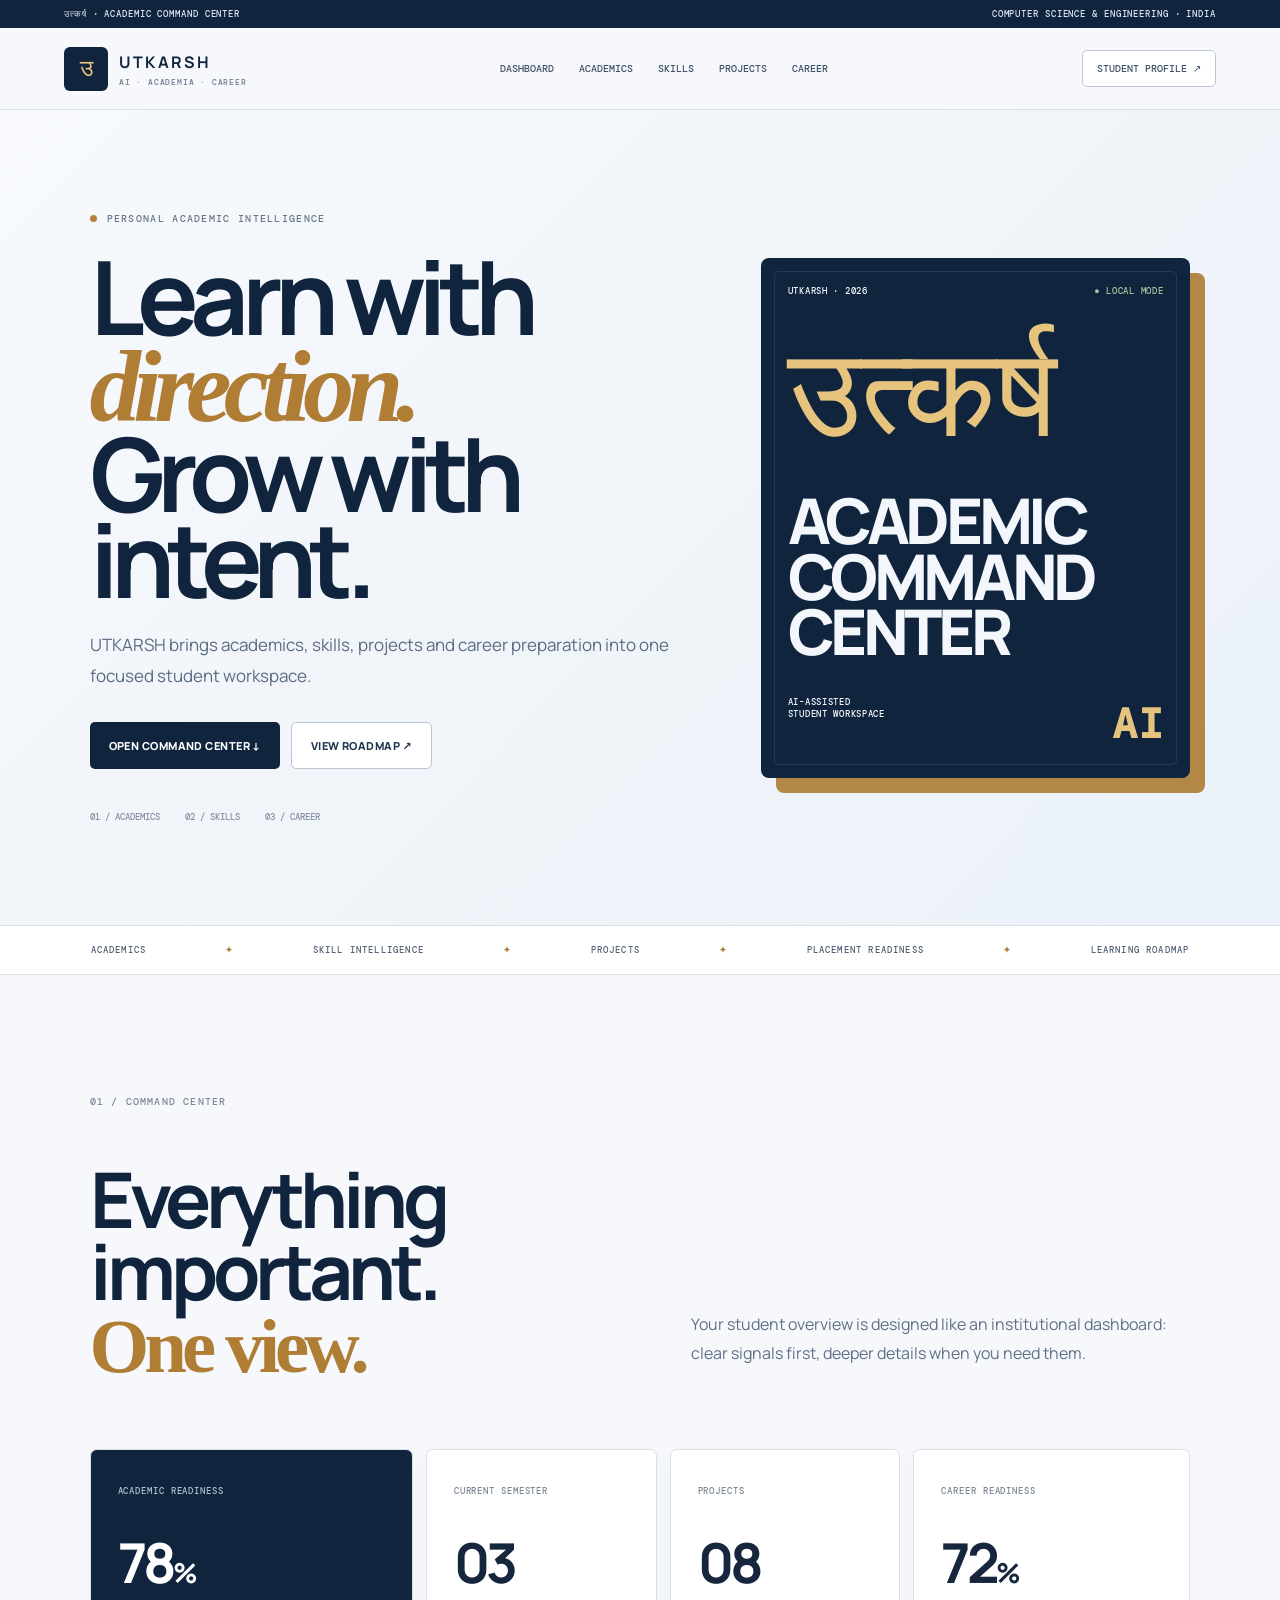
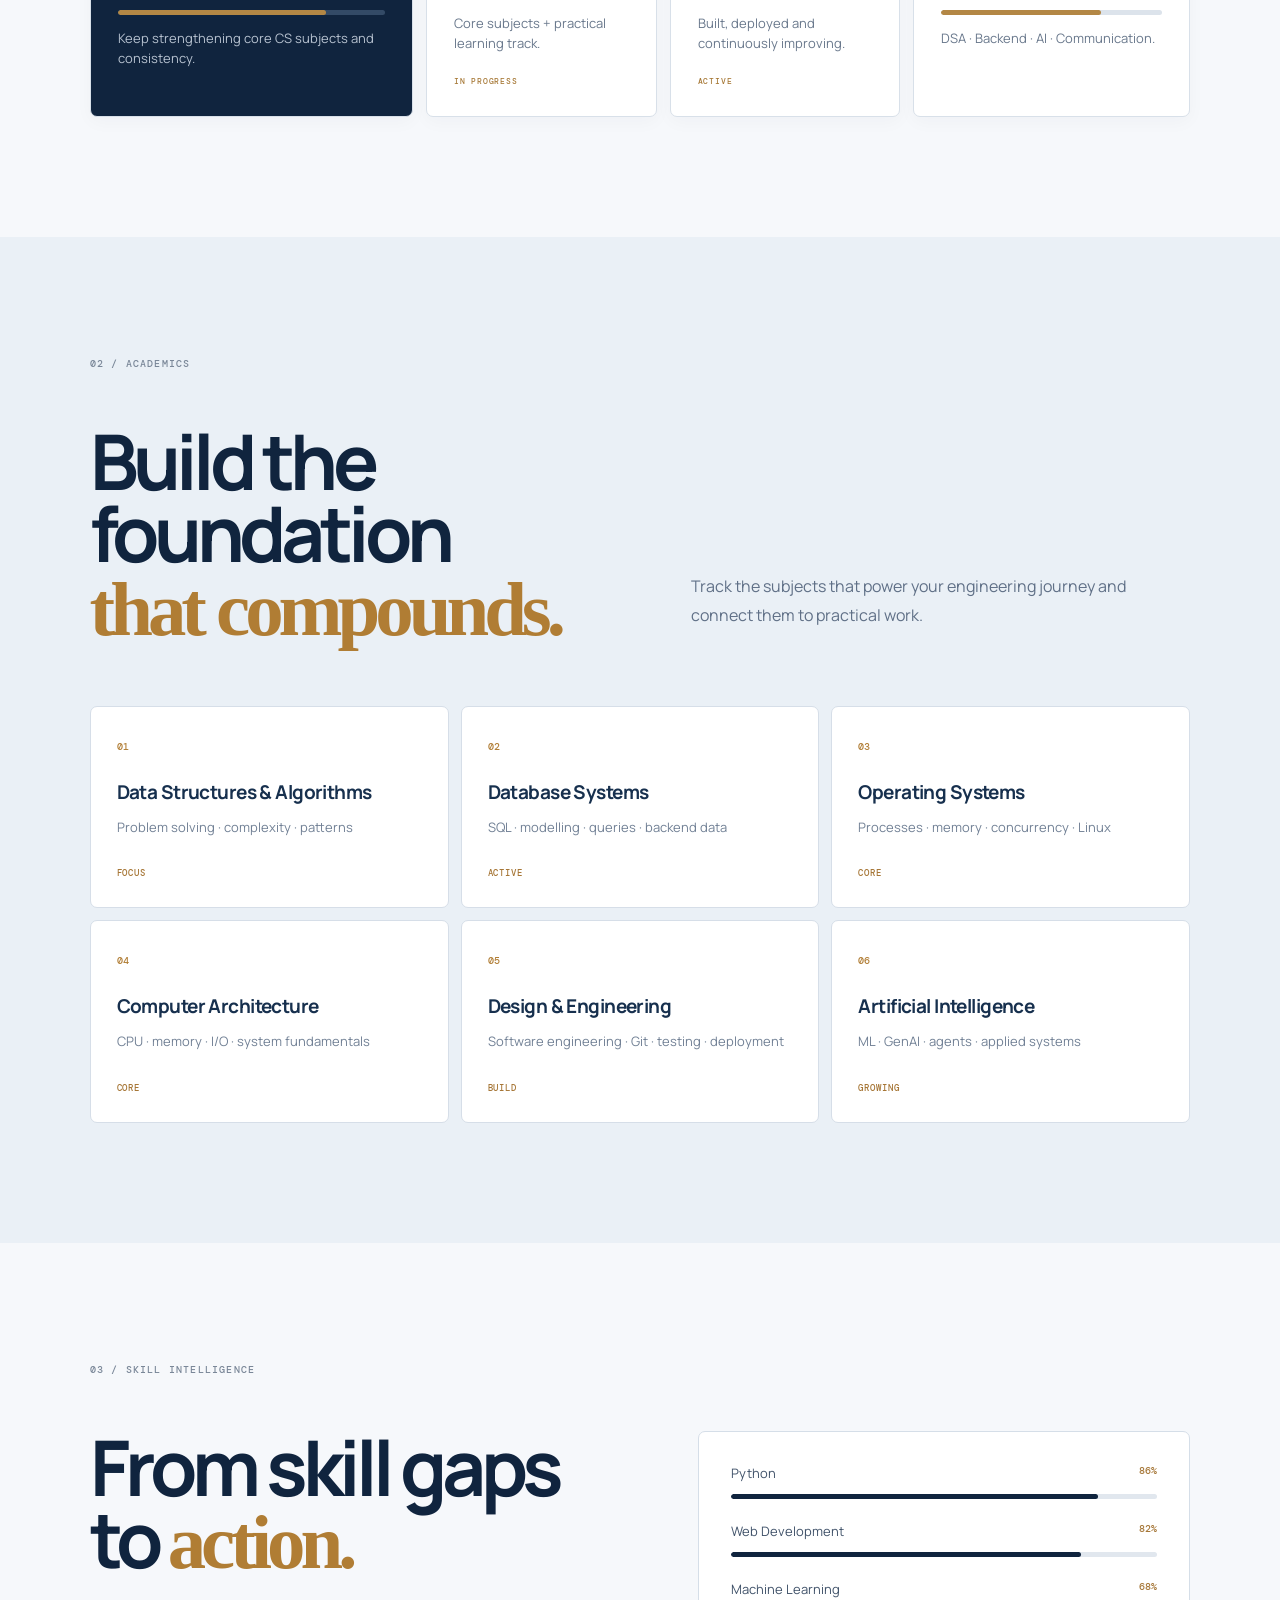
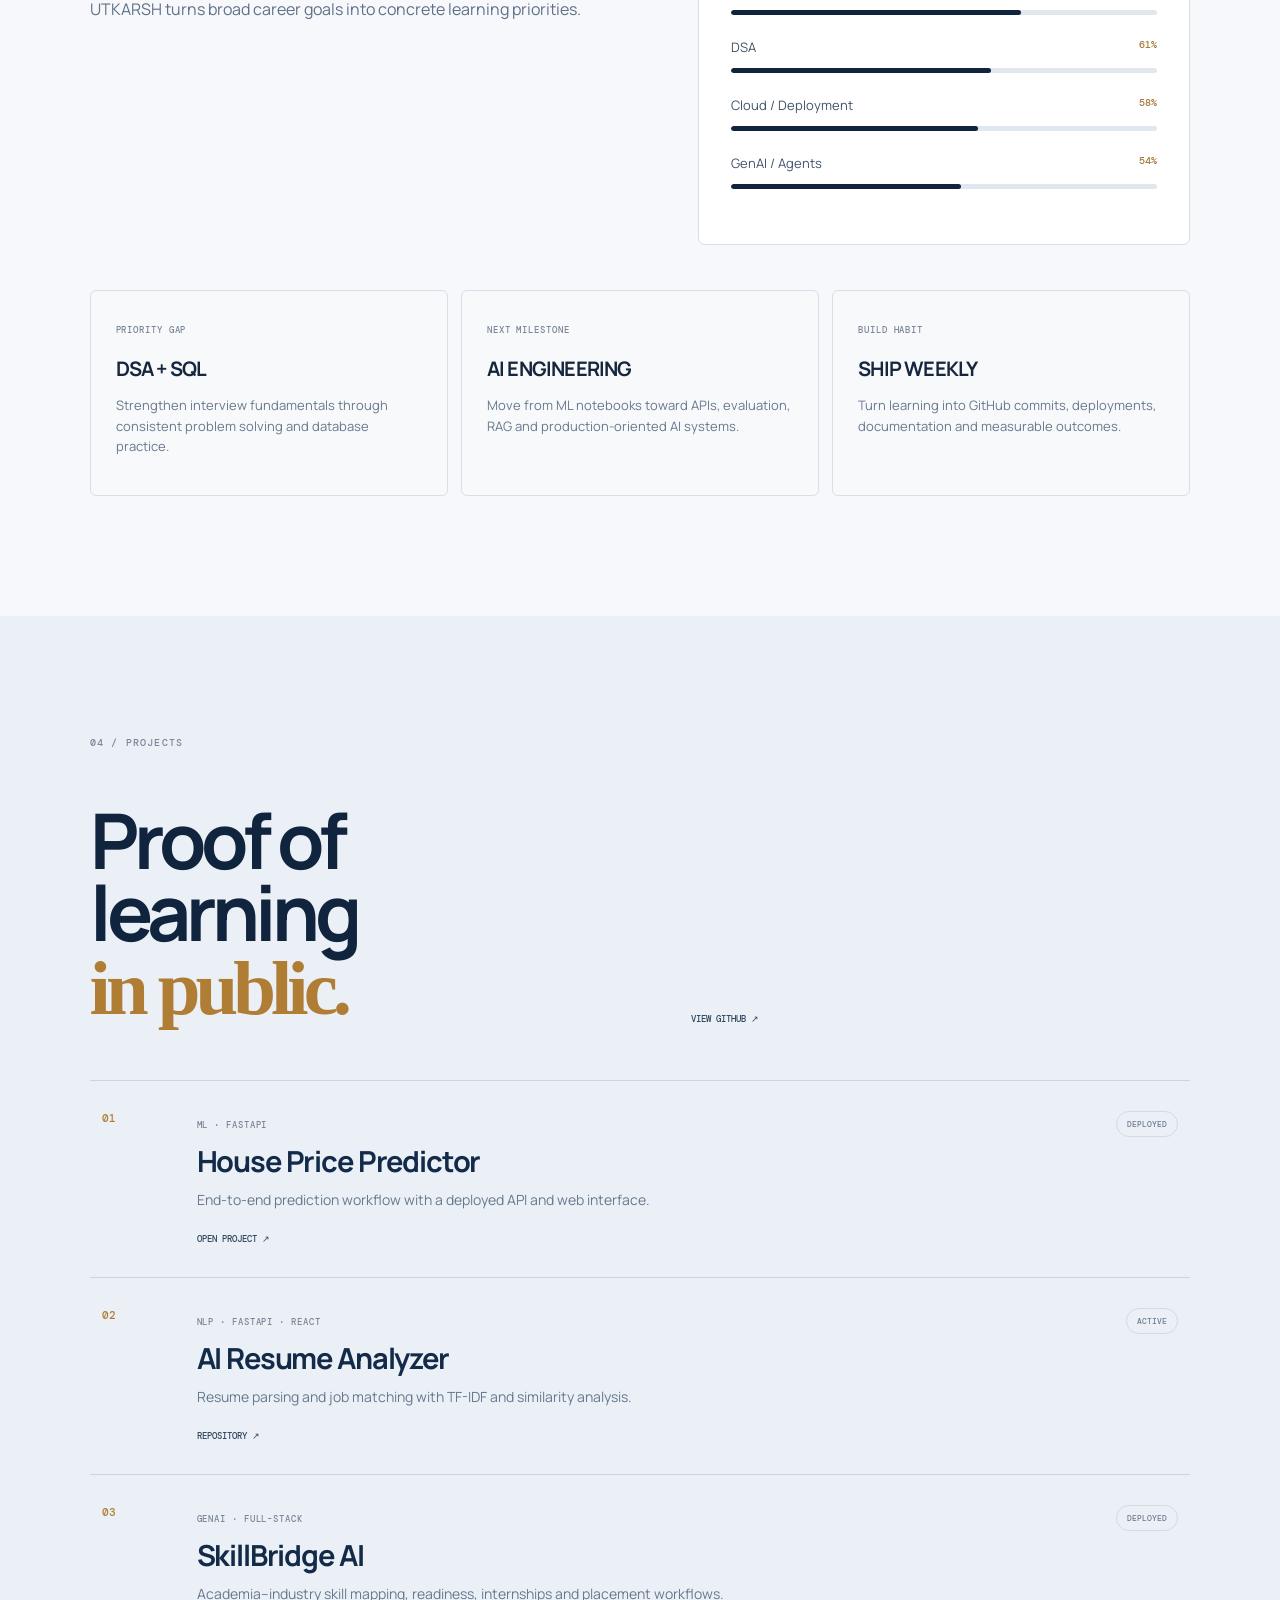
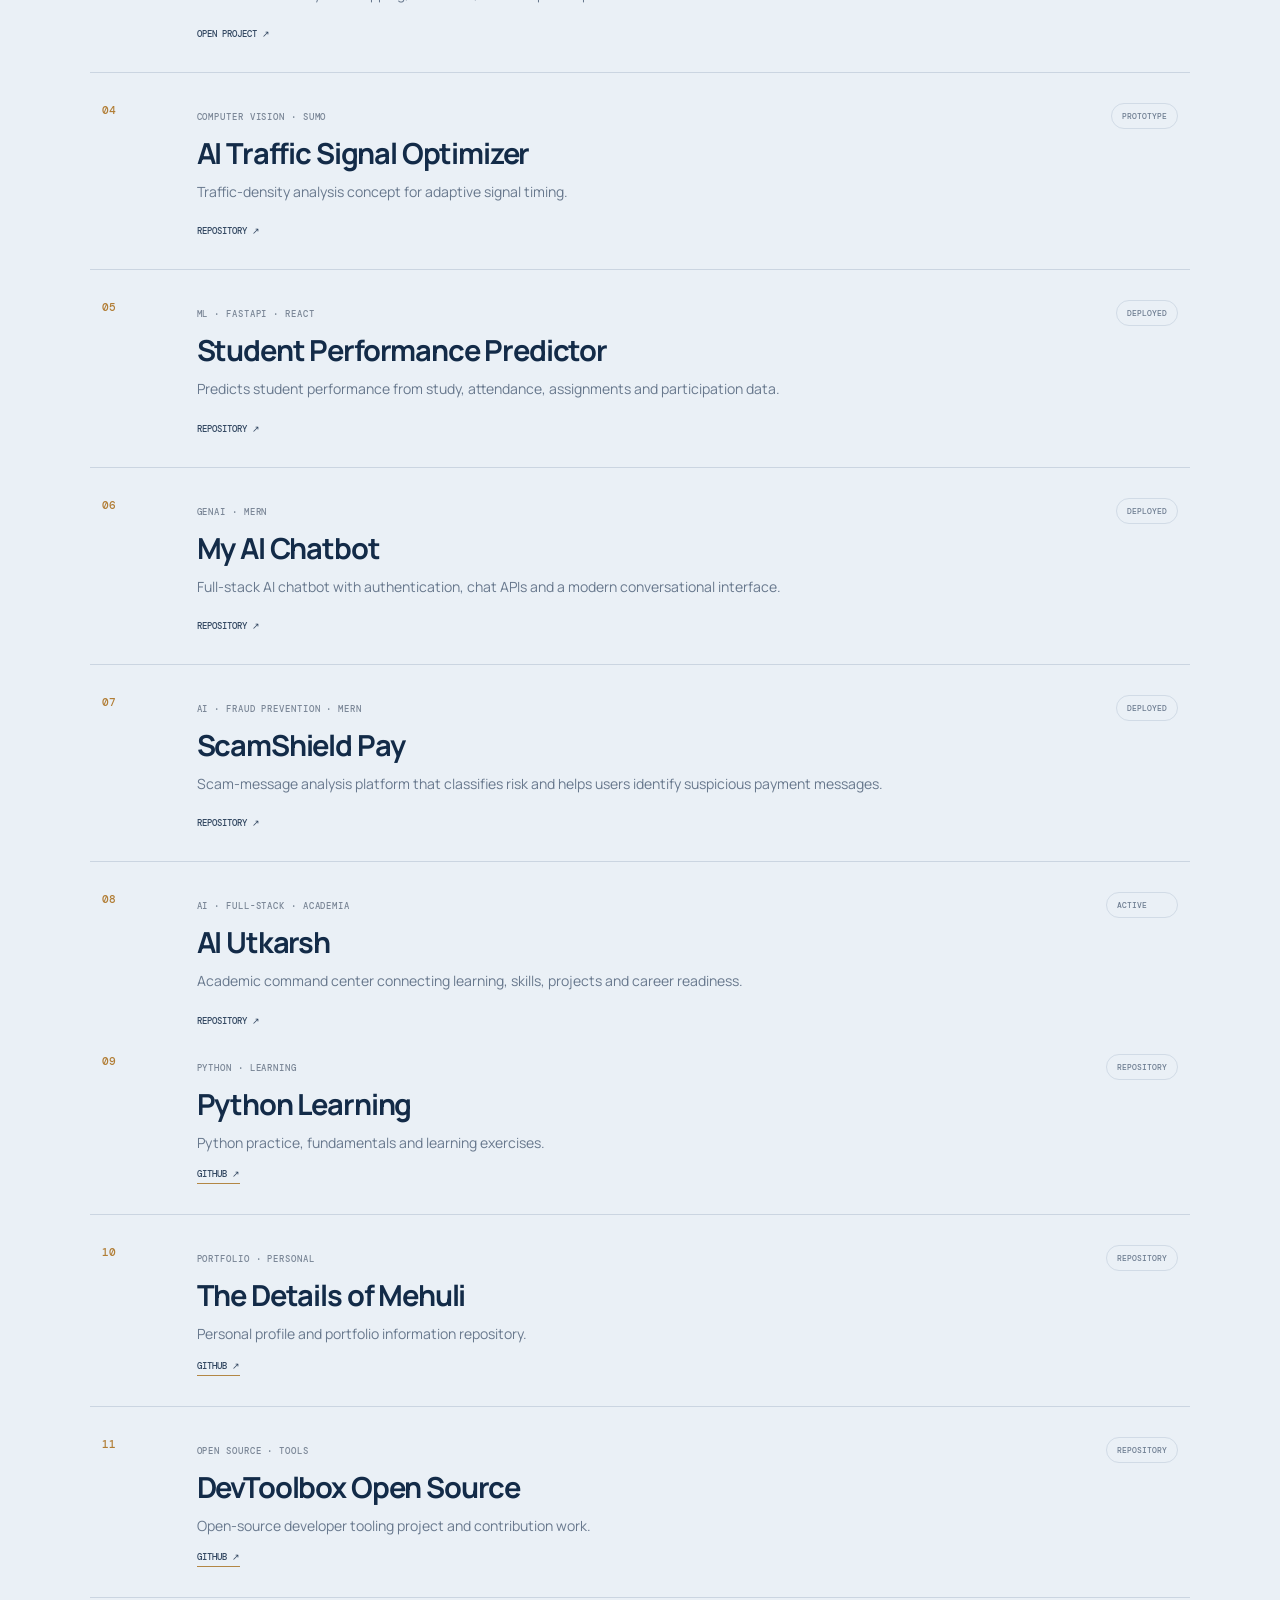
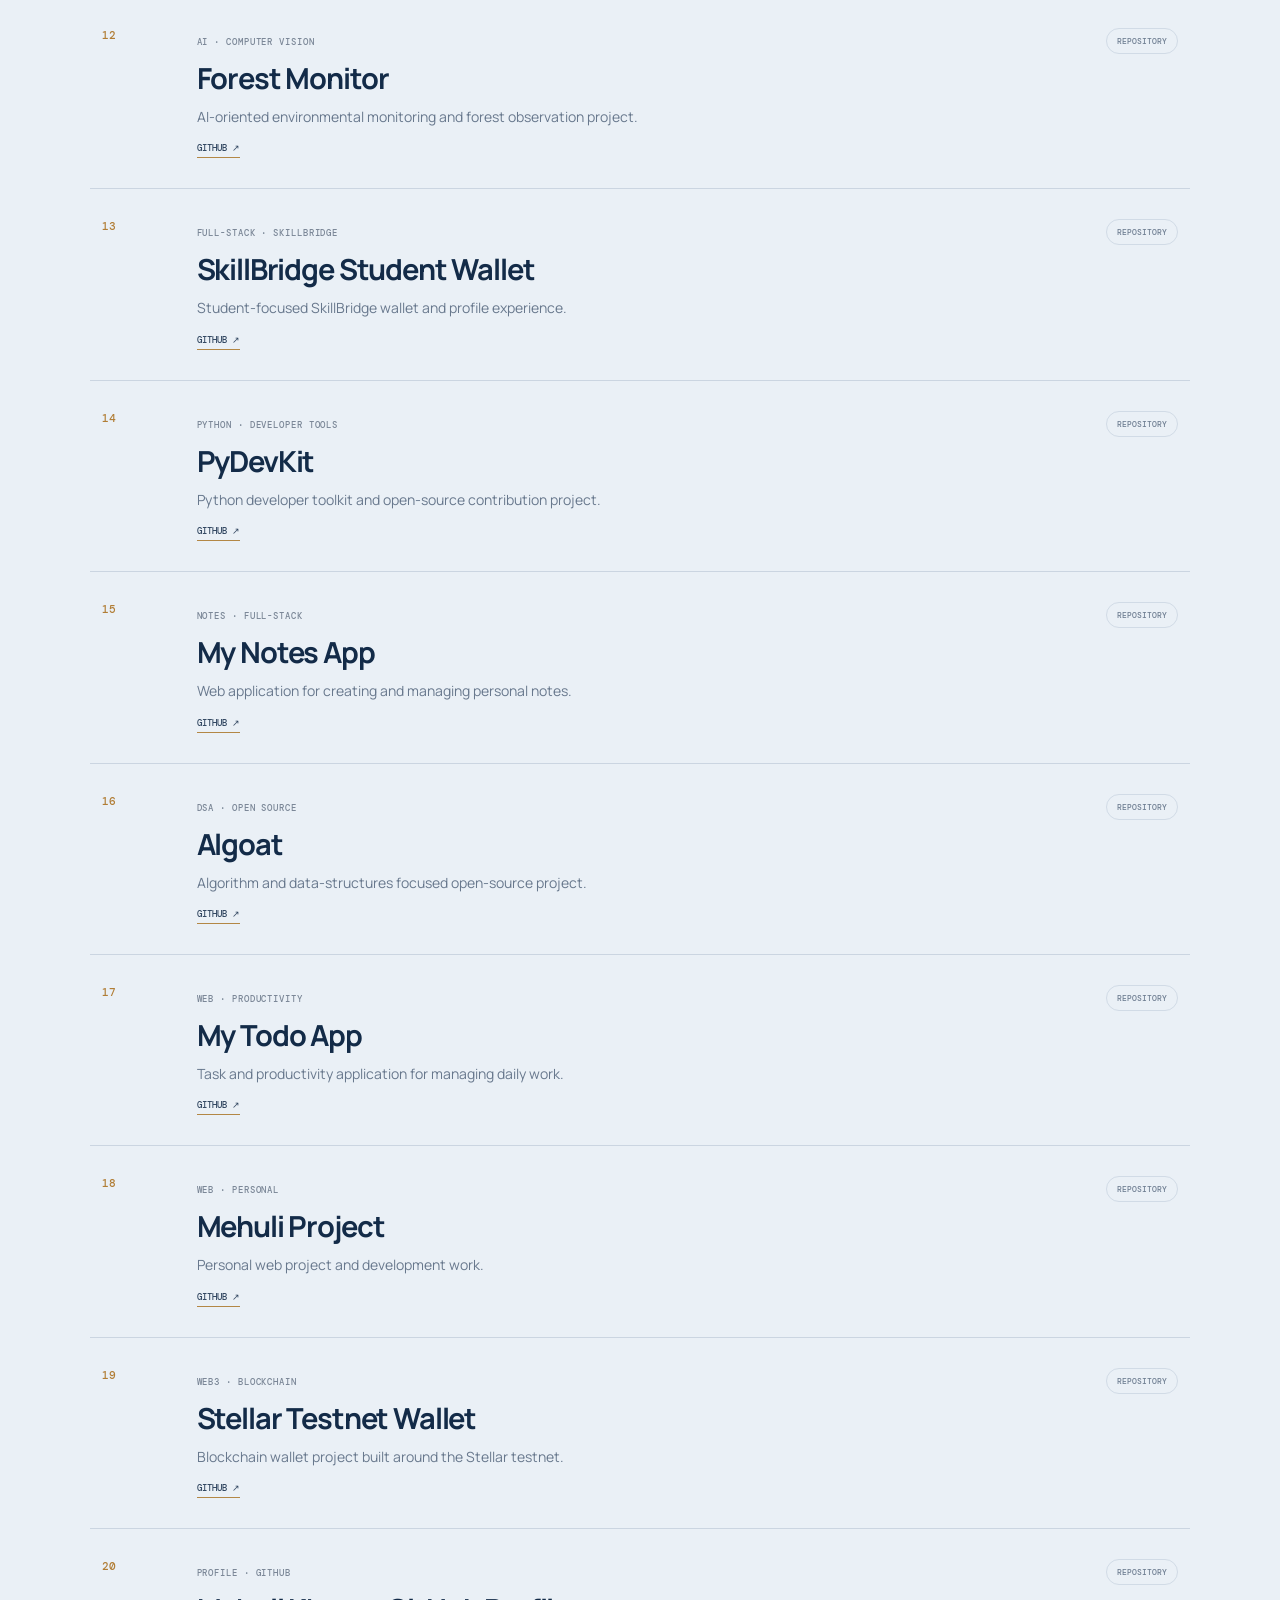
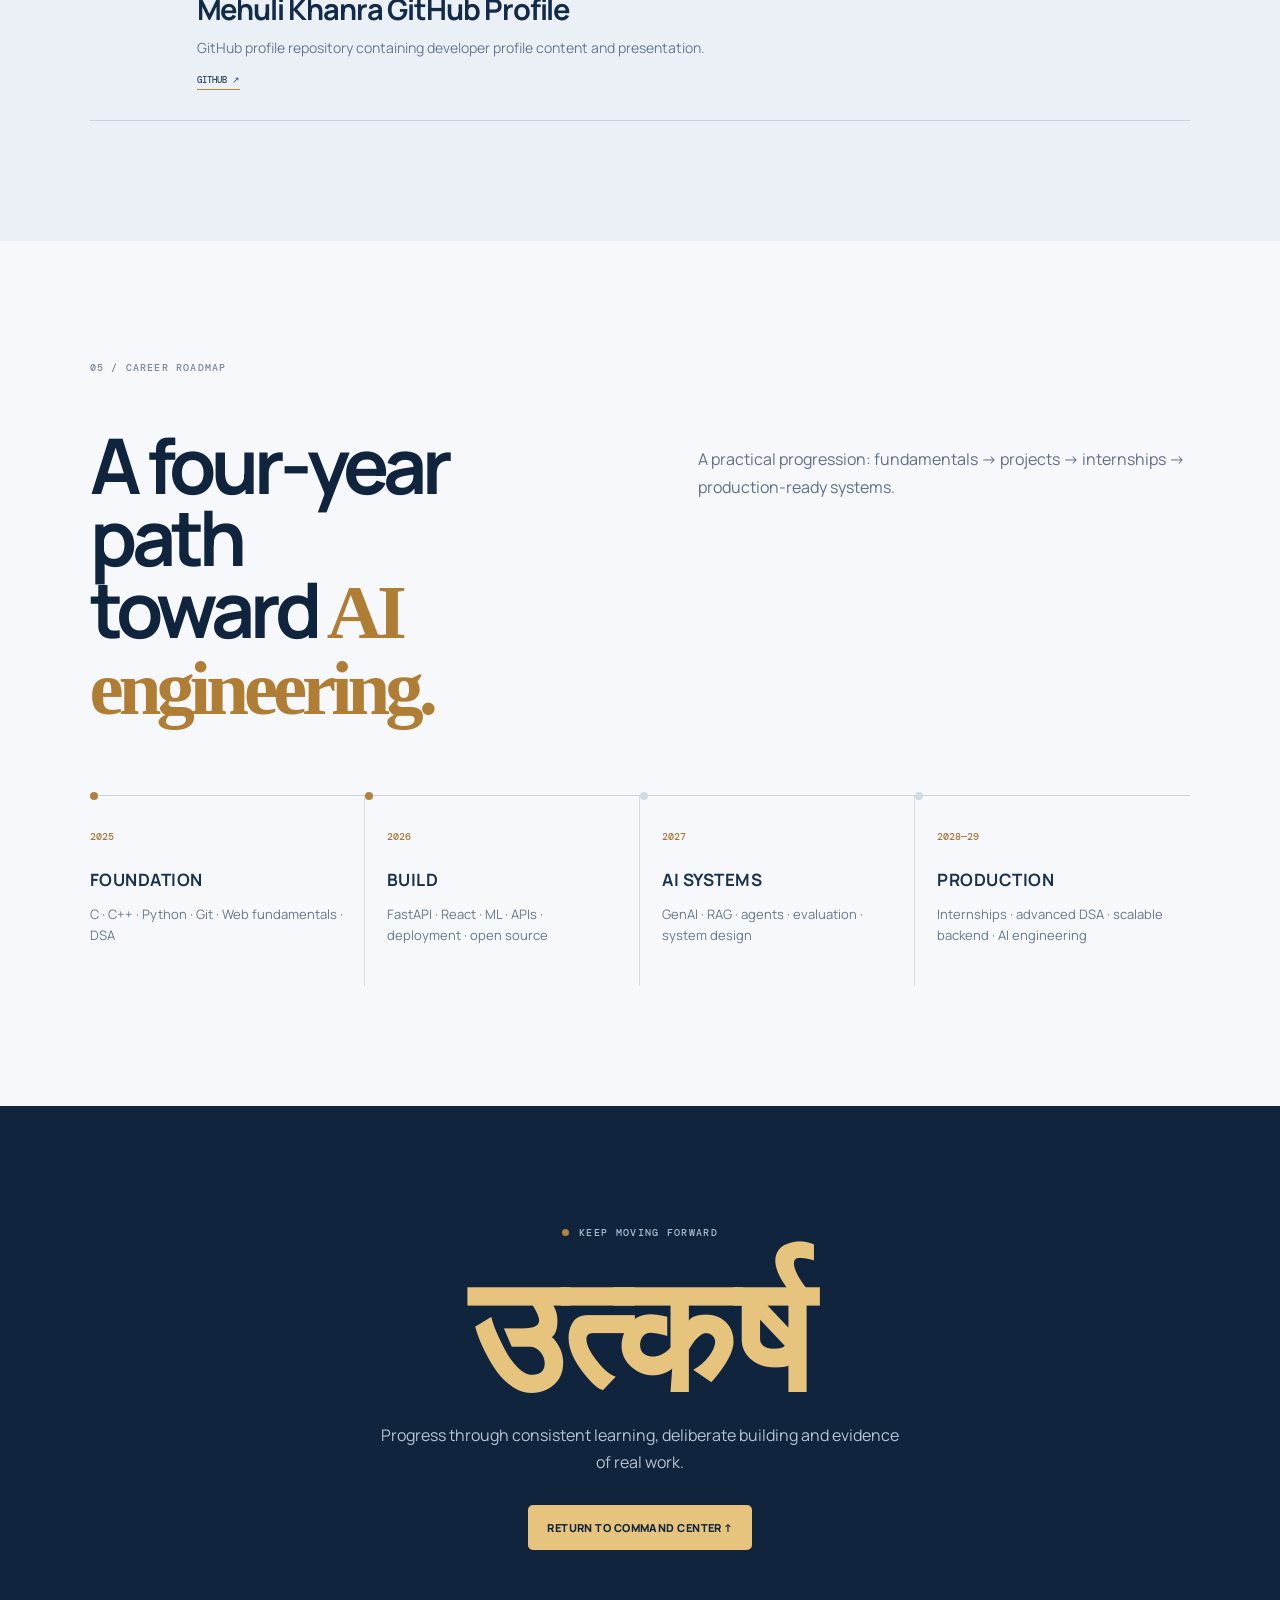
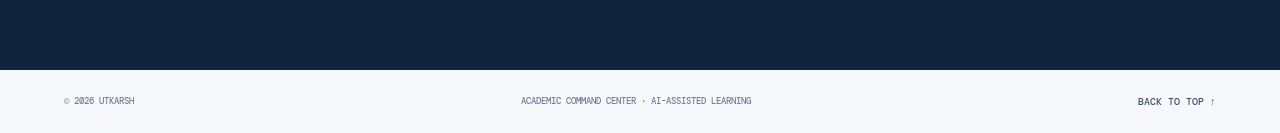
==== commit 93978911: "feat: add remaining GitHub repositories to portfolio" ====
--- a/frontend/index.html
+++ b/frontend/index.html
@@ -7,7 +7,7 @@
 <section class="section" id="dashboard"><div class="section-label">01 / COMMAND CENTER</div><div class="section-head"><h2>Everything important.<br><span>One view.</span></h2><p>Your student overview is designed like an institutional dashboard: clear signals first, deeper details when you need them.</p></div><div class="metric-grid"><article class="metric featured"><small>ACADEMIC READINESS</small><strong>78<span>%</span></strong><div class="progress"><i style="width:78%"></i></div><p>Keep strengthening core CS subjects and consistency.</p></article><article class="metric"><small>CURRENT SEMESTER</small><strong>03</strong><p>Core subjects + practical learning track.</p><b class="status">IN PROGRESS</b></article><article class="metric"><small>PROJECTS</small><strong id="projectCount">08</strong><p>Built, deployed and continuously improving.</p><b class="status">ACTIVE</b></article><article class="metric"><small>CAREER READINESS</small><strong>72<span>%</span></strong><div class="progress"><i style="width:72%"></i></div><p>DSA · Backend · AI · Communication.</p></article></div></section>
 <section class="section alt" id="academics"><div class="section-label">02 / ACADEMICS</div><div class="section-head"><h2>Build the foundation<br><span>that compounds.</span></h2><p>Track the subjects that power your engineering journey and connect them to practical work.</p></div><div class="subject-grid"><article><span>01</span><h3>Data Structures & Algorithms</h3><p>Problem solving · complexity · patterns</p><b>FOCUS</b></article><article><span>02</span><h3>Database Systems</h3><p>SQL · modelling · queries · backend data</p><b>ACTIVE</b></article><article><span>03</span><h3>Operating Systems</h3><p>Processes · memory · concurrency · Linux</p><b>CORE</b></article><article><span>04</span><h3>Computer Architecture</h3><p>CPU · memory · I/O · system fundamentals</p><b>CORE</b></article><article><span>05</span><h3>Design & Engineering</h3><p>Software engineering · Git · testing · deployment</p><b>BUILD</b></article><article><span>06</span><h3>Artificial Intelligence</h3><p>ML · GenAI · agents · applied systems</p><b>GROWING</b></article></div></section>
 <section class="section" id="skills"><div class="section-label">03 / SKILL INTELLIGENCE</div><div class="two-col"><div><h2>From skill gaps<br>to <span>action.</span></h2><p class="muted">UTKARSH turns broad career goals into concrete learning priorities.</p></div><div class="skill-panel"><div class="skill-row"><span>Python</span><b>86%</b><i><em style="width:86%"></em></i></div><div class="skill-row"><span>Web Development</span><b>82%</b><i><em style="width:82%"></em></i></div><div class="skill-row"><span>Machine Learning</span><b>68%</b><i><em style="width:68%"></em></i></div><div class="skill-row"><span>DSA</span><b>61%</b><i><em style="width:61%"></em></i></div><div class="skill-row"><span>Cloud / Deployment</span><b>58%</b><i><em style="width:58%"></em></i></div><div class="skill-row"><span>GenAI / Agents</span><b>54%</b><i><em style="width:54%"></em></i></div></div></div><div class="gap-grid"><div><small>PRIORITY GAP</small><strong>DSA + SQL</strong><p>Strengthen interview fundamentals through consistent problem solving and database practice.</p></div><div><small>NEXT MILESTONE</small><strong>AI ENGINEERING</strong><p>Move from ML notebooks toward APIs, evaluation, RAG and production-oriented AI systems.</p></div><div><small>BUILD HABIT</small><strong>SHIP WEEKLY</strong><p>Turn learning into GitHub commits, deployments, documentation and measurable outcomes.</p></div></div></section>
-<section class="section alt" id="projects"><div class="section-label">04 / PROJECTS</div><div class="section-head"><h2>Proof of learning<br><span>in public.</span></h2><a class="text-link" href="https://github.com/mehulikhanra904-prog?tab=repositories" target="_blank">View GitHub ↗</a></div><div class="projects"><article><div class="number">01</div><div><small>ML · FASTAPI</small><h3>House Price Predictor</h3><p>End-to-end prediction workflow with a deployed API and web interface.</p><a href="https://house-price-predictor-4fsg.vercel.app/" target="_blank">Open project ↗</a></div><span class="pill">DEPLOYED</span></article><article><div class="number">02</div><div><small>NLP · FASTAPI · REACT</small><h3>AI Resume Analyzer</h3><p>Resume parsing and job matching with TF-IDF and similarity analysis.</p><a href="https://github.com/mehulikhanra904-prog/AI-RESUME-ANALYZER" target="_blank">Repository ↗</a></div><span class="pill">ACTIVE</span></article><article><div class="number">03</div><div><small>GENAI · FULL-STACK</small><h3>SkillBridge AI</h3><p>Academia–industry skill mapping, readiness, internships and placement workflows.</p><a href="https://sih-26044-skillbridge-ai-gold.vercel.app/" target="_blank">Open project ↗</a></div><span class="pill">DEPLOYED</span></article><article><div class="number">04</div><div><small>COMPUTER VISION · SUMO</small><h3>AI Traffic Signal Optimizer</h3><p>Traffic-density analysis concept for adaptive signal timing.</p><a href="https://github.com/mehulikhanra904-prog/AI-TRAFFIC-SIGNAL" target="_blank">Repository ↗</a></div><span class="pill">PROTOTYPE</span></article><article><div class="number">05</div><div><small>ML · FASTAPI · REACT</small><h3>Student Performance Predictor</h3><p>Predicts student performance from study, attendance, assignments and participation data.</p><a href="https://github.com/mehulikhanra904-prog/student-performance-predictor" target="_blank">Repository ↗</a></div><span class="pill">DEPLOYED</span></article><article><div class="number">06</div><div><small>GENAI · MERN</small><h3>My AI Chatbot</h3><p>Full-stack AI chatbot with authentication, chat APIs and a modern conversational interface.</p><a href="https://github.com/mehulikhanra904-prog/my-ai-chatbot" target="_blank">Repository ↗</a></div><span class="pill">DEPLOYED</span></article><article><div class="number">07</div><div><small>AI · FRAUD PREVENTION · MERN</small><h3>ScamShield Pay</h3><p>Scam-message analysis platform that classifies risk and helps users identify suspicious payment messages.</p><a href="https://github.com/mehulikhanra904-prog/SCAMSHIELD-PAY" target="_blank">Repository ↗</a></div><span class="pill">DEPLOYED</span></article><article><div class="number">08</div><div><small>AI · FULL-STACK · ACADEMIA</small><h3>AI Utkarsh</h3><p>Academic command center connecting learning, skills, projects and career readiness.</p><a href="https://github.com/mehulikhanra904-prog/AI-UTKARSH" target="_blank">Repository ↗</a></div><span class="pill">ACTIVE</span></article></div></section>
+<section class="section alt" id="projects"><div class="section-label">04 / PROJECTS</div><div class="section-head"><h2>Proof of learning<br><span>in public.</span></h2><a class="text-link" href="https://github.com/mehulikhanra904-prog?tab=repositories" target="_blank">View GitHub ↗</a></div><div class="projects"><article><div class="number">01</div><div><small>ML · FASTAPI</small><h3>House Price Predictor</h3><p>End-to-end prediction workflow with a deployed API and web interface.</p><a href="https://house-price-predictor-4fsg.vercel.app/" target="_blank">Open project ↗</a></div><span class="pill">DEPLOYED</span></article><article><div class="number">02</div><div><small>NLP · FASTAPI · REACT</small><h3>AI Resume Analyzer</h3><p>Resume parsing and job matching with TF-IDF and similarity analysis.</p><a href="https://github.com/mehulikhanra904-prog/AI-RESUME-ANALYZER" target="_blank">Repository ↗</a></div><span class="pill">ACTIVE</span></article><article><div class="number">03</div><div><small>GENAI · FULL-STACK</small><h3>SkillBridge AI</h3><p>Academia–industry skill mapping, readiness, internships and placement workflows.</p><a href="https://sih-26044-skillbridge-ai-gold.vercel.app/" target="_blank">Open project ↗</a></div><span class="pill">DEPLOYED</span></article><article><div class="number">04</div><div><small>COMPUTER VISION · SUMO</small><h3>AI Traffic Signal Optimizer</h3><p>Traffic-density analysis concept for adaptive signal timing.</p><a href="https://github.com/mehulikhanra904-prog/AI-TRAFFIC-SIGNAL" target="_blank">Repository ↗</a></div><span class="pill">PROTOTYPE</span></article><article><div class="number">05</div><div><small>ML · FASTAPI · REACT</small><h3>Student Performance Predictor</h3><p>Predicts student performance from study, attendance, assignments and participation data.</p><a href="https://github.com/mehulikhanra904-prog/student-performance-predictor" target="_blank">Repository ↗</a></div><span class="pill">DEPLOYED</span></article><article><div class="number">06</div><div><small>GENAI · MERN</small><h3>My AI Chatbot</h3><p>Full-stack AI chatbot with authentication, chat APIs and a modern conversational interface.</p><a href="https://github.com/mehulikhanra904-prog/my-ai-chatbot" target="_blank">Repository ↗</a></div><span class="pill">DEPLOYED</span></article><article><div class="number">07</div><div><small>AI · FRAUD PREVENTION · MERN</small><h3>ScamShield Pay</h3><p>Scam-message analysis platform that classifies risk and helps users identify suspicious payment messages.</p><a href="https://github.com/mehulikhanra904-prog/SCAMSHIELD-PAY" target="_blank">Repository ↗</a></div><span class="pill">DEPLOYED</span></article><article><div class="number">08</div><div><small>AI · FULL-STACK · ACADEMIA</small><h3>AI Utkarsh</h3><p>Academic command center connecting learning, skills, projects and career readiness.</p><a href="https://github.com/mehulikhanra904-prog/AI-UTKARSH" target="_blank">Repository ↗</a></div><span class="pill">ACTIVE</span></artic<article><div class="number">09</div><div><small>PYTHON · LEARNING</small><h3>Python Learning</h3><p>Python practice, fundamentals and learning exercises.</p><div class="project-links"><a href="https://github.com/mehulikhanra904-prog/python-learning" target="_blank">GitHub ↗</a></div></div><span class="pill">REPOSITORY</span></article><article><div class="number">10</div><div><small>PORTFOLIO · PERSONAL</small><h3>The Details of Mehuli</h3><p>Personal profile and portfolio information repository.</p><div class="project-links"><a href="https://github.com/mehulikhanra904-prog/THE-DETAILS-OF-MEHULI" target="_blank">GitHub ↗</a></div></div><span class="pill">REPOSITORY</span></article><article><div class="number">11</div><div><small>OPEN SOURCE · TOOLS</small><h3>DevToolbox Open Source</h3><p>Open-source developer tooling project and contribution work.</p><div class="project-links"><a href="https://github.com/mehulikhanra904-prog/devtoolbox-open-source" target="_blank">GitHub ↗</a></div></div><span class="pill">REPOSITORY</span></article><article><div class="number">12</div><div><small>AI · COMPUTER VISION</small><h3>Forest Monitor</h3><p>AI-oriented environmental monitoring and forest observation project.</p><div class="project-links"><a href="https://github.com/mehulikhanra904-prog/forest-monitor" target="_blank">GitHub ↗</a></div></div><span class="pill">REPOSITORY</span></article><article><div class="number">13</div><div><small>FULL-STACK · SKILLBRIDGE</small><h3>SkillBridge Student Wallet</h3><p>Student-focused SkillBridge wallet and profile experience.</p><div class="project-links"><a href="https://github.com/mehulikhanra904-prog/SkillBridge-Student-Wallet-new" target="_blank">GitHub ↗</a></div></div><span class="pill">REPOSITORY</span></article><article><div class="number">14</div><div><small>PYTHON · DEVELOPER TOOLS</small><h3>PyDevKit</h3><p>Python developer toolkit and open-source contribution project.</p><div class="project-links"><a href="https://github.com/mehulikhanra904-prog/pydevkit" target="_blank">GitHub ↗</a></div></div><span class="pill">REPOSITORY</span></article><article><div class="number">15</div><div><small>NOTES · FULL-STACK</small><h3>My Notes App</h3><p>Web application for creating and managing personal notes.</p><div class="project-links"><a href="https://github.com/mehulikhanra904-prog/my-notes-app" target="_blank">GitHub ↗</a></div></div><span class="pill">REPOSITORY</span></article><article><div class="number">16</div><div><small>DSA · OPEN SOURCE</small><h3>Algoat</h3><p>Algorithm and data-structures focused open-source project.</p><div class="project-links"><a href="https://github.com/mehulikhanra904-prog/algoat" target="_blank">GitHub ↗</a></div></div><span class="pill">REPOSITORY</span></article><article><div class="number">17</div><div><small>WEB · PRODUCTIVITY</small><h3>My Todo App</h3><p>Task and productivity application for managing daily work.</p><div class="project-links"><a href="https://github.com/mehulikhanra904-prog/my-todo-app" target="_blank">GitHub ↗</a></div></div><span class="pill">REPOSITORY</span></article><article><div class="number">18</div><div><small>WEB · PERSONAL</small><h3>Mehuli Project</h3><p>Personal web project and development work.</p><div class="project-links"><a href="https://github.com/mehulikhanra904-prog/mehuli.project" target="_blank">GitHub ↗</a></div></div><span class="pill">REPOSITORY</span></article><article><div class="number">19</div><div><small>WEB3 · BLOCKCHAIN</small><h3>Stellar Testnet Wallet</h3><p>Blockchain wallet project built around the Stellar testnet.</p><div class="project-links"><a href="https://github.com/mehulikhanra904-prog/stellar-testnet-wallet" target="_blank">GitHub ↗</a></div></div><span class="pill">REPOSITORY</span></article><article><div class="number">20</div><div><small>PROFILE · GITHUB</small><h3>Mehuli Khanra GitHub Profile</h3><p>GitHub profile repository containing developer profile content and presentation.</p><div class="project-links"><a href="https://github.com/mehulikhanra904-prog/mehulikhanra904-prog" target="_blank">GitHub ↗</a></div></div><span class="pill">REPOSITORY</span></article></div></section>
 <section class="section" id="career"><div class="section-label">05 / CAREER ROADMAP</div><div class="two-col"><h2>A four-year path<br>toward <span>AI engineering.</span></h2><p class="muted">A practical progression: fundamentals → projects → internships → production-ready systems.</p></div><div class="roadmap"><div class="road active"><b>2025</b><h3>FOUNDATION</h3><p>C · C++ · Python · Git · Web fundamentals · DSA</p></div><div class="road active"><b>2026</b><h3>BUILD</h3><p>FastAPI · React · ML · APIs · deployment · open source</p></div><div class="road"><b>2027</b><h3>AI SYSTEMS</h3><p>GenAI · RAG · agents · evaluation · system design</p></div><div class="road"><b>2028—29</b><h3>PRODUCTION</h3><p>Internships · advanced DSA · scalable backend · AI engineering</p></div></div></section>
 <section class="cta"><div class="eyebrow"><i></i> KEEP MOVING FORWARD</div><h2>उत्कर्ष</h2><p>Progress through consistent learning, deliberate building and evidence of real work.</p><a class="btn gold" href="#dashboard">Return to command center ↑</a></section></main>
 <footer><span>© 2026 UTKARSH</span><span>ACADEMIC COMMAND CENTER · AI-ASSISTED LEARNING</span><a href="#home">Back to top ↑</a></footer><div class="toast" id="toast"></div><script src="script.js"></script></body></html>
--- a/frontend/style.css
+++ b/frontend/style.css
@@ -1 +1,10 @@
-*{box-sizing:border-box}html{scroll-behavior:smooth}body{margin:0;background:#f6f8fb;color:#16263d;font-family:Manrope,system-ui,sans-serif}.top-strip{background:#10243e;color:#dce6f2;padding:8px 5vw;display:flex;justify-content:space-between;font:500 9px "DM Mono",monospace;letter-spacing:.1em}.nav{height:82px;display:flex;align-items:center;justify-content:space-between;padding:0 5vw;background:#f6f8fbf5;backdrop-filter:blur(14px);border-bottom:1px solid #d6dee8;position:sticky;top:0;z-index:20}.brand{display:flex;align-items:center;gap:11px;color:#10243e;text-decoration:none}.crest{width:44px;height:44px;border-radius:6px;display:grid;place-items:center;background:#10243e;color:#e6c47d;font-family:"Noto Serif",serif;font-size:23px}.brand b{display:block;font-size:16px;letter-spacing:.14em}.brand small{display:block;margin-top:4px;color:#6d7b8f;font:500 8px "DM Mono",monospace;letter-spacing:.1em}.nav nav{display:flex;gap:25px}.nav nav a,.nav-action,footer a{color:#405169;text-decoration:none;font:500 10px "DM Mono",monospace;text-transform:uppercase}.nav nav a:hover{color:#a8752e}.nav-action{border:1px solid #bdc8d6;background:white;padding:11px 14px;border-radius:5px;cursor:pointer}.hero{min-height:calc(100vh - 110px);padding:8vw 7vw;display:grid;grid-template-columns:1.15fr .85fr;gap:7vw;align-items:center;background:linear-gradient(135deg,#f7f9fc,#eaf1f8)}.eyebrow{font:500 10px "DM Mono",monospace;letter-spacing:.13em;color:#68778b;display:flex;gap:10px;align-items:center}.eyebrow i{width:7px;height:7px;border-radius:50%;background:#b3833e;display:inline-block}.hero h1{font-size:clamp(58px,8vw,116px);line-height:.84;letter-spacing:-.075em;margin:28px 0;color:#10243e}.hero h1 em,h2 span{font-family:"Noto Serif",Georgia,serif;color:#b07d34;font-weight:600}.hero-copy>p{max-width:600px;color:#5b6b80;line-height:1.8;font-size:17px}.actions{display:flex;gap:11px;margin-top:30px}.btn{display:inline-flex;align-items:center;text-decoration:none;padding:15px 19px;border-radius:5px;font-size:11px;font-weight:800;text-transform:uppercase;letter-spacing:.04em;transition:.2s}.btn:hover{transform:translateY(-2px)}.primary{background:#10243e;color:#fff}.light{border:1px solid #bac6d5;color:#233650;background:#fff}.gold{background:#e6c47d;color:#10243e}.hero-meta{display:flex;gap:25px;margin-top:42px;color:#8390a1;font:500 9px "DM Mono",monospace}.hero-card{min-height:520px;background:#10243e;border-radius:8px;padding:27px;display:flex;flex-direction:column;justify-content:space-between;color:#f3f6fa;box-shadow:15px 15px 0 #b38745;position:relative;overflow:hidden}.hero-card:after{content:"";position:absolute;inset:13px;border:1px solid #ffffff18;border-radius:5px;pointer-events:none}.card-line,.card-bottom{display:flex;justify-content:space-between;font:500 9px "DM Mono",monospace;letter-spacing:.08em;position:relative;z-index:1}.card-line #apiStatus{color:#a9c39e}.sanskrit{font-family:"Noto Serif",serif;font-size:clamp(65px,10vw,125px);color:#e6c47d;line-height:1;position:relative;z-index:1}.card-title{font-size:clamp(34px,5vw,63px);font-weight:800;letter-spacing:-.07em;line-height:.88;position:relative;z-index:1}.card-bottom strong{font-size:42px;color:#e6c47d}.marquee{display:flex;justify-content:space-around;align-items:center;padding:18px 4vw;background:#fff;border-block:1px solid #d7dfe8;color:#516176;font:500 9px "DM Mono",monospace;letter-spacing:.13em}.marquee b{color:#b3833e}.section{padding:120px 7vw}.alt{background:#eaf0f6}.section-label{font:500 10px "DM Mono",monospace;color:#7a8798;letter-spacing:.12em;margin-bottom:55px}.section-head{display:grid;grid-template-columns:1fr 1fr;gap:8vw;align-items:end}.section h2{font-size:clamp(43px,6vw,78px);line-height:.94;letter-spacing:-.065em;margin:0;color:#10243e}.section-head>p,.muted{color:#607087;line-height:1.8;max-width:560px}.metric-grid{display:grid;grid-template-columns:1.4fr 1fr 1fr 1.2fr;gap:13px;margin-top:65px}.metric{background:#fff;border:1px solid #d8e0e9;border-radius:7px;padding:27px;min-height:220px;box-shadow:0 5px 18px #10243e08}.metric.featured{background:#10243e;color:#fff}.metric small,.gap-grid small,.subject-grid b,.projects small{font:500 9px "DM Mono",monospace;letter-spacing:.1em;color:#7b8797}.metric.featured small{color:#aebdce}.metric strong{display:block;font-size:55px;letter-spacing:-.07em;margin:25px 0 10px}.metric strong span{font-size:.5em}.metric p{font-size:13px;line-height:1.6;color:#69788c}.featured p{color:#b7c2d0}.progress{height:5px;background:#dce3eb;border-radius:99px;overflow:hidden}.featured .progress{background:#334a66}.progress i{display:block;height:100%;background:#b38745;border-radius:99px}.status{font:500 8px "DM Mono",monospace;color:#a77937;letter-spacing:.1em}.subject-grid{display:grid;grid-template-columns:repeat(3,1fr);gap:12px;margin-top:60px}.subject-grid article{background:#fff;border:1px solid #d6dee8;border-radius:7px;padding:26px;min-height:190px;transition:.2s}.subject-grid article:hover{transform:translateY(-4px);box-shadow:0 10px 25px #10243e0c}.subject-grid span{font:500 10px "DM Mono",monospace;color:#b17e36}.subject-grid h3{font-size:19px;letter-spacing:-.03em;color:#17304e;margin:24px 0 9px}.subject-grid p{color:#718095;font-size:13px;line-height:1.5;margin-bottom:22px}.subject-grid b{color:#a67636}.two-col{display:grid;grid-template-columns:1fr 1fr;gap:9vw}.skill-panel{background:#fff;border:1px solid #d5dee8;border-radius:7px;padding:32px}.skill-row{display:grid;grid-template-columns:1fr 45px;gap:12px;margin-bottom:23px;font-size:13px;color:#41536a}.skill-row b{text-align:right;font:500 10px "DM Mono",monospace;color:#a67738}.skill-row>i{grid-column:1/-1;height:5px;background:#e1e7ee;border-radius:99px;overflow:hidden}.skill-row em{display:block;height:100%;background:#10243e;border-radius:99px}.gap-grid{display:grid;grid-template-columns:repeat(3,1fr);gap:13px;margin-top:45px}.gap-grid>div{padding:25px;background:#f7f9fb;border:1px solid #d7e0e9;border-radius:6px}.gap-grid strong{display:block;margin:17px 0 9px;font-size:20px;letter-spacing:-.04em}.gap-grid p{font-size:13px;line-height:1.6;color:#68788d}.section-head .text-link,.projects a{font:500 9px "DM Mono",monospace;color:#334862;text-transform:uppercase;text-decoration:none}.projects{margin-top:55px}.projects article{display:grid;grid-template-columns:70px 1fr auto;gap:25px;align-items:start;padding:30px 12px;border-top:1px solid #cbd5e1;transition:.2s}.projects article:last-child{border-bottom:1px solid #cbd5e1}.projects article:hover{background:#fff;padding-left:22px}.number{font:500 11px "DM Mono",monospace;color:#b17d35}.projects h3{margin:8px 0;font-size:29px;letter-spacing:-.04em;color:#132b48}.projects p{margin:0 0 14px;color:#68788d;line-height:1.6;font-size:14px}.pill{border:1px solid #d1dbe6;border-radius:99px;padding:7px 10px;font:500 8px "DM Mono",monospace;color:#6e7d91}.roadmap{display:grid;grid-template-columns:repeat(4,1fr);margin-top:70px;border-top:1px solid #c8d2de}.road{padding:27px 20px 10px 0;border-right:1px solid #d5dde6;min-height:190px;position:relative}.road:not(:first-child){padding-left:22px}.road:last-child{border-right:0}.road:before{content:"";position:absolute;top:-4px;left:0;width:8px;height:8px;background:#d2dbe5;border-radius:50%}.road.active:before{background:#b3833e}.road b{font:500 10px "DM Mono",monospace;color:#a47738}.road h3{font-size:17px;letter-spacing:.03em;margin:23px 0 10px;color:#19324f}.road p{font-size:13px;color:#68788c;line-height:1.6}.cta{text-align:center;background:#10243e;color:white;padding:120px 7vw}.cta .eyebrow{justify-content:center;color:#aebdcd}.cta h2{font-family:"Noto Serif",serif;font-size:clamp(80px,13vw,160px);line-height:.8;margin:35px 0 20px;color:#e6c47d}.cta p{color:#b7c3d1;max-width:520px;margin:0 auto 28px;line-height:1.7}footer{padding:25px 5vw;background:#f6f8fb;color:#718096;display:flex;justify-content:space-between;gap:20px;font:500 9px "DM Mono",monospace;text-transform:uppercase}.toast{position:fixed;right:22px;bottom:22px;background:#10243e;color:white;padding:13px 17px;border-radius:5px;font:500 10px "DM Mono",monospace;opacity:0;transform:translateY(10px);transition:.25s;z-index:50}.toast.show{opacity:1;transform:translateY(0)}@media(max-width:900px){.nav nav{display:none}.hero{grid-template-columns:1fr;padding-top:70px}.hero-card{min-height:430px}.metric-grid{grid-template-columns:1fr 1fr}.subject-grid,.gap-grid{grid-template-columns:1fr 1fr}.section-head,.two-col{grid-template-columns:1fr;gap:30px}.roadmap{grid-template-columns:1fr 1fr}.road{border-bottom:1px solid #d5dde6}.projects article{grid-template-columns:45px 1fr}.pill{display:none}}@media(max-width:600px){.top-strip span:last-child{display:none}.nav{height:72px}.brand b{font-size:14px}.brand small{font-size:7px}.nav-action{font-size:8px}.hero{padding:55px 6vw}.hero h1{font-size:56px}.hero-card{min-height:370px;box-shadow:9px 9px 0 #b38745}.section{padding:80px 6vw}.metric-grid,.subject-grid,.gap-grid,.roadmap{grid-template-columns:1fr}.marquee span:nth-of-type(n+3),.marquee b:nth-of-type(n+3){display:none}.hero-meta{gap:12px;font-size:8px}.projects h3{font-size:24px}footer{flex-direction:column}.card-title{font-size:38px}}+*{box-sizing:border-box}html{scroll-behavior:smooth}body{margin:0;background:#f6f8fb;color:#16263d;font-family:Manrope,system-ui,sans-serif}.top-strip{background:#10243e;color:#dce6f2;padding:8px 5vw;display:flex;justify-content:space-between;font:500 9px "DM Mono",monospace;letter-spacing:.1em}.nav{height:82px;display:flex;align-items:center;justify-content:space-between;padding:0 5vw;background:#f6f8fbf5;backdrop-filter:blur(14px);border-bottom:1px solid #d6dee8;position:sticky;top:0;z-index:20}.brand{display:flex;align-items:center;gap:11px;color:#10243e;text-decoration:none}.crest{width:44px;height:44px;border-radius:6px;display:grid;place-items:center;background:#10243e;color:#e6c47d;font-family:"Noto Serif",serif;font-size:23px}.brand b{display:block;font-size:16px;letter-spacing:.14em}.brand small{display:block;margin-top:4px;color:#6d7b8f;font:500 8px "DM Mono",monospace;letter-spacing:.1em}.nav nav{display:flex;gap:25px}.nav nav a,.nav-action,footer a{color:#405169;text-decoration:none;font:500 10px "DM Mono",monospace;text-transform:uppercase}.nav nav a:hover{color:#a8752e}.nav-action{border:1px solid #bdc8d6;background:white;padding:11px 14px;border-radius:5px;cursor:pointer}.hero{min-height:calc(100vh - 110px);padding:8vw 7vw;display:grid;grid-template-columns:1.15fr .85fr;gap:7vw;align-items:center;background:linear-gradient(135deg,#f7f9fc,#eaf1f8)}.eyebrow{font:500 10px "DM Mono",monospace;letter-spacing:.13em;color:#68778b;display:flex;gap:10px;align-items:center}.eyebrow i{width:7px;height:7px;border-radius:50%;background:#b3833e;display:inline-block}.hero h1{font-size:clamp(58px,8vw,116px);line-height:.84;letter-spacing:-.075em;margin:28px 0;color:#10243e}.hero h1 em,h2 span{font-family:"Noto Serif",Georgia,serif;color:#b07d34;font-weight:600}.hero-copy>p{max-width:600px;color:#5b6b80;line-height:1.8;font-size:17px}.actions{display:flex;gap:11px;margin-top:30px}.btn{display:inline-flex;align-items:center;text-decoration:none;padding:15px 19px;border-radius:5px;font-size:11px;font-weight:800;text-transform:uppercase;letter-spacing:.04em;transition:.2s}.btn:hover{transform:translateY(-2px)}.primary{background:#10243e;color:#fff}.light{border:1px solid #bac6d5;color:#233650;background:#fff}.gold{background:#e6c47d;color:#10243e}.hero-meta{display:flex;gap:25px;margin-top:42px;color:#8390a1;font:500 9px "DM Mono",monospace}.hero-card{min-height:520px;background:#10243e;border-radius:8px;padding:27px;display:flex;flex-direction:column;justify-content:space-between;color:#f3f6fa;box-shadow:15px 15px 0 #b38745;position:relative;overflow:hidden}.hero-card:after{content:"";position:absolute;inset:13px;border:1px solid #ffffff18;border-radius:5px;pointer-events:none}.card-line,.card-bottom{display:flex;justify-content:space-between;font:500 9px "DM Mono",monospace;letter-spacing:.08em;position:relative;z-index:1}.card-line #apiStatus{color:#a9c39e}.sanskrit{font-family:"Noto Serif",serif;font-size:clamp(65px,10vw,125px);color:#e6c47d;line-height:1;position:relative;z-index:1}.card-title{font-size:clamp(34px,5vw,63px);font-weight:800;letter-spacing:-.07em;line-height:.88;position:relative;z-index:1}.card-bottom strong{font-size:42px;color:#e6c47d}.marquee{display:flex;justify-content:space-around;align-items:center;padding:18px 4vw;background:#fff;border-block:1px solid #d7dfe8;color:#516176;font:500 9px "DM Mono",monospace;letter-spacing:.13em}.marquee b{color:#b3833e}.section{padding:120px 7vw}.alt{background:#eaf0f6}.section-label{font:500 10px "DM Mono",monospace;color:#7a8798;letter-spacing:.12em;margin-bottom:55px}.section-head{display:grid;grid-template-columns:1fr 1fr;gap:8vw;align-items:end}.section h2{font-size:clamp(43px,6vw,78px);line-height:.94;letter-spacing:-.065em;margin:0;color:#10243e}.section-head>p,.muted{color:#607087;line-height:1.8;max-width:560px}.metric-grid{display:grid;grid-template-columns:1.4fr 1fr 1fr 1.2fr;gap:13px;margin-top:65px}.metric{background:#fff;border:1px solid #d8e0e9;border-radius:7px;padding:27px;min-height:220px;box-shadow:0 5px 18px #10243e08}.metric.featured{background:#10243e;color:#fff}.metric small,.gap-grid small,.subject-grid b,.projects small{font:500 9px "DM Mono",monospace;letter-spacing:.1em;color:#7b8797}.metric.featured small{color:#aebdce}.metric strong{display:block;font-size:55px;letter-spacing:-.07em;margin:25px 0 10px}.metric strong span{font-size:.5em}.metric p{font-size:13px;line-height:1.6;color:#69788c}.featured p{color:#b7c2d0}.progress{height:5px;background:#dce3eb;border-radius:99px;overflow:hidden}.featured .progress{background:#334a66}.progress i{display:block;height:100%;background:#b38745;border-radius:99px}.status{font:500 8px "DM Mono",monospace;color:#a77937;letter-spacing:.1em}.subject-grid{display:grid;grid-template-columns:repeat(3,1fr);gap:12px;margin-top:60px}.subject-grid article{background:#fff;border:1px solid #d6dee8;border-radius:7px;padding:26px;min-height:190px;transition:.2s}.subject-grid article:hover{transform:translateY(-4px);box-shadow:0 10px 25px #10243e0c}.subject-grid span{font:500 10px "DM Mono",monospace;color:#b17e36}.subject-grid h3{font-size:19px;letter-spacing:-.03em;color:#17304e;margin:24px 0 9px}.subject-grid p{color:#718095;font-size:13px;line-height:1.5;margin-bottom:22px}.subject-grid b{color:#a67636}.two-col{display:grid;grid-template-columns:1fr 1fr;gap:9vw}.skill-panel{background:#fff;border:1px solid #d5dee8;border-radius:7px;padding:32px}.skill-row{display:grid;grid-template-columns:1fr 45px;gap:12px;margin-bottom:23px;font-size:13px;color:#41536a}.skill-row b{text-align:right;font:500 10px "DM Mono",monospace;color:#a67738}.skill-row>i{grid-column:1/-1;height:5px;background:#e1e7ee;border-radius:99px;overflow:hidden}.skill-row em{display:block;height:100%;background:#10243e;border-radius:99px}.gap-grid{display:grid;grid-template-columns:repeat(3,1fr);gap:13px;margin-top:45px}.gap-grid>div{padding:25px;background:#f7f9fb;border:1px solid #d7e0e9;border-radius:6px}.gap-grid strong{display:block;margin:17px 0 9px;font-size:20px;letter-spacing:-.04em}.gap-grid p{font-size:13px;line-height:1.6;color:#68788d}.section-head .text-link,.projects a{font:500 9px "DM Mono",monospace;color:#334862;text-transform:uppercase;text-decoration:none}.projects{margin-top:55px}.projects article{display:grid;grid-template-columns:70px 1fr auto;gap:25px;align-items:start;padding:30px 12px;border-top:1px solid #cbd5e1;transition:.2s}.projects article:last-child{border-bottom:1px solid #cbd5e1}.projects article:hover{background:#fff;padding-left:22px}.number{font:500 11px "DM Mono",monospace;color:#b17d35}.projects h3{margin:8px 0;font-size:29px;letter-spacing:-.04em;color:#132b48}.projects p{margin:0 0 14px;color:#68788d;line-height:1.6;font-size:14px}.pill{border:1px solid #d1dbe6;border-radius:99px;padding:7px 10px;font:500 8px "DM Mono",monospace;color:#6e7d91}.roadmap{display:grid;grid-template-columns:repeat(4,1fr);margin-top:70px;border-top:1px solid #c8d2de}.road{padding:27px 20px 10px 0;border-right:1px solid #d5dde6;min-height:190px;position:relative}.road:not(:first-child){padding-left:22px}.road:last-child{border-right:0}.road:before{content:"";position:absolute;top:-4px;left:0;width:8px;height:8px;background:#d2dbe5;border-radius:50%}.road.active:before{background:#b3833e}.road b{font:500 10px "DM Mono",monospace;color:#a47738}.road h3{font-size:17px;letter-spacing:.03em;margin:23px 0 10px;color:#19324f}.road p{font-size:13px;color:#68788c;line-height:1.6}.cta{text-align:center;background:#10243e;color:white;padding:120px 7vw}.cta .eyebrow{justify-content:center;color:#aebdcd}.cta h2{font-family:"Noto Serif",serif;font-size:clamp(80px,13vw,160px);line-height:.8;margin:35px 0 20px;color:#e6c47d}.cta p{color:#b7c3d1;max-width:520px;margin:0 auto 28px;line-height:1.7}footer{padding:25px 5vw;background:#f6f8fb;color:#718096;display:flex;justify-content:space-between;gap:20px;font:500 9px "DM Mono",monospace;text-transform:uppercase}.toast{position:fixed;right:22px;bottom:22px;background:#10243e;color:white;padding:13px 17px;border-radius:5px;font:500 10px "DM Mono",monospace;opacity:0;transform:translateY(10px);transition:.25s;z-index:50}.toast.show{opacity:1;transform:translateY(0)}@media(max-width:900px){.nav nav{display:none}.hero{grid-template-columns:1fr;padding-top:70px}.hero-card{min-height:430px}.metric-grid{grid-template-columns:1fr 1fr}.subject-grid,.gap-grid{grid-template-columns:1fr 1fr}.section-head,.two-col{grid-template-columns:1fr;gap:30px}.roadmap{grid-template-columns:1fr 1fr}.road{border-bottom:1px solid #d5dde6}.projects article{grid-template-columns:45px 1fr}.pill{display:none}}@media(max-width:600px){.top-strip span:last-child{display:none}.nav{height:72px}.brand b{font-size:14px}.brand small{font-size:7px}.nav-action{font-size:8px}.hero{padding:55px 6vw}.hero h1{font-size:56px}.hero-card{min-height:370px;box-shadow:9px 9px 0 #b38745}.section{padding:80px 6vw}.metric-grid,.subject-grid,.gap-grid,.roadmap{grid-template-columns:1fr}.marquee span:nth-of-type(n+3),.marquee b:nth-of-type(n+3){display:none}.hero-meta{gap:12px;font-size:8px}.projects h3{font-size:24px}footer{flex-direction:column}.card-title{font-size:38px}}
+/* Project showcase enhancements */
+.projects article{position:relative;overflow:hidden}
+.projects article:after{content:"";position:absolute;left:0;bottom:0;width:0;height:2px;background:#b38745;transition:width .3s}
+.projects article:hover:after{width:100%}
+.projects article>div:nth-child(2){min-width:0}
+.project-tech{display:flex;flex-wrap:wrap;gap:7px;margin:10px 0 15px}
+.project-tech span{font:500 8px "DM Mono",monospace;letter-spacing:.05em;color:#68788d;background:#f2f5f8;border:1px solid #d9e1e9;border-radius:99px;padding:5px 8px}
+.project-links{display:flex;gap:14px;flex-wrap:wrap}
+.project-links a{border-bottom:1px solid #b38745;padding-bottom:3px}
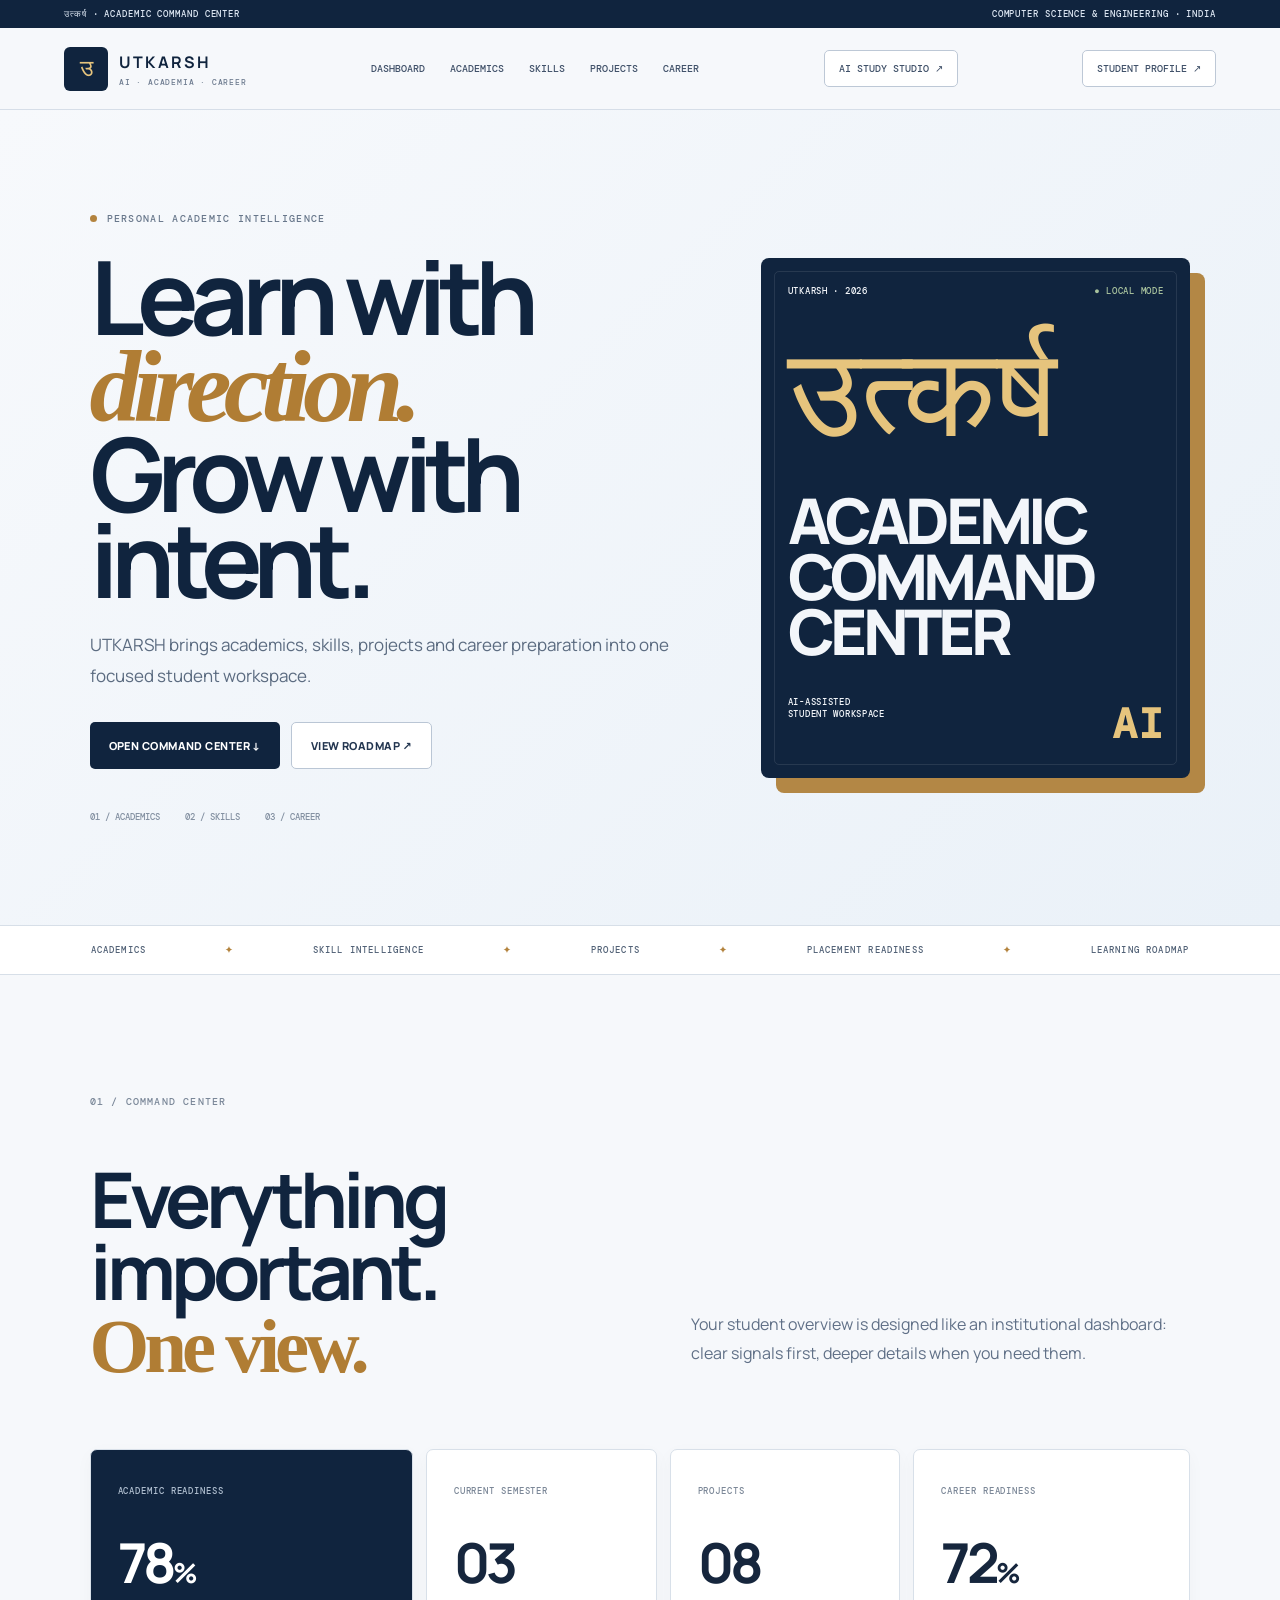
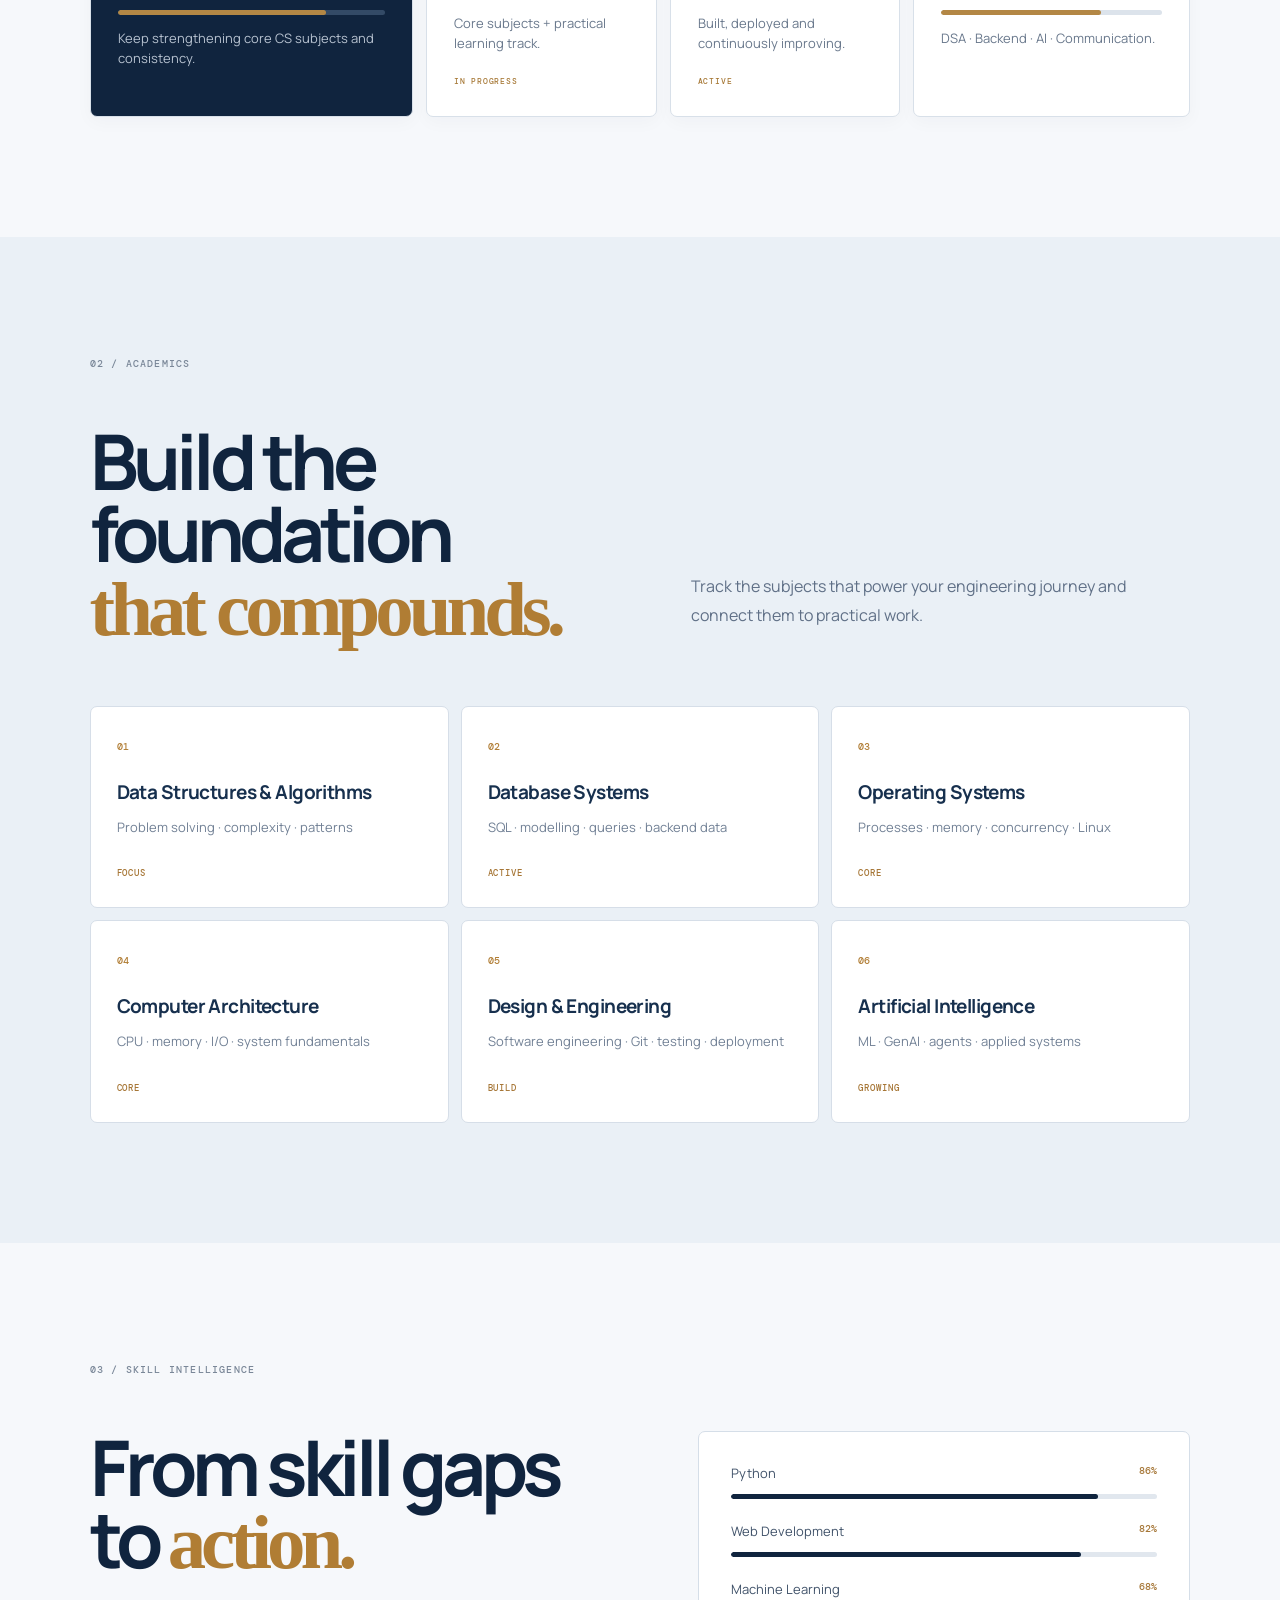
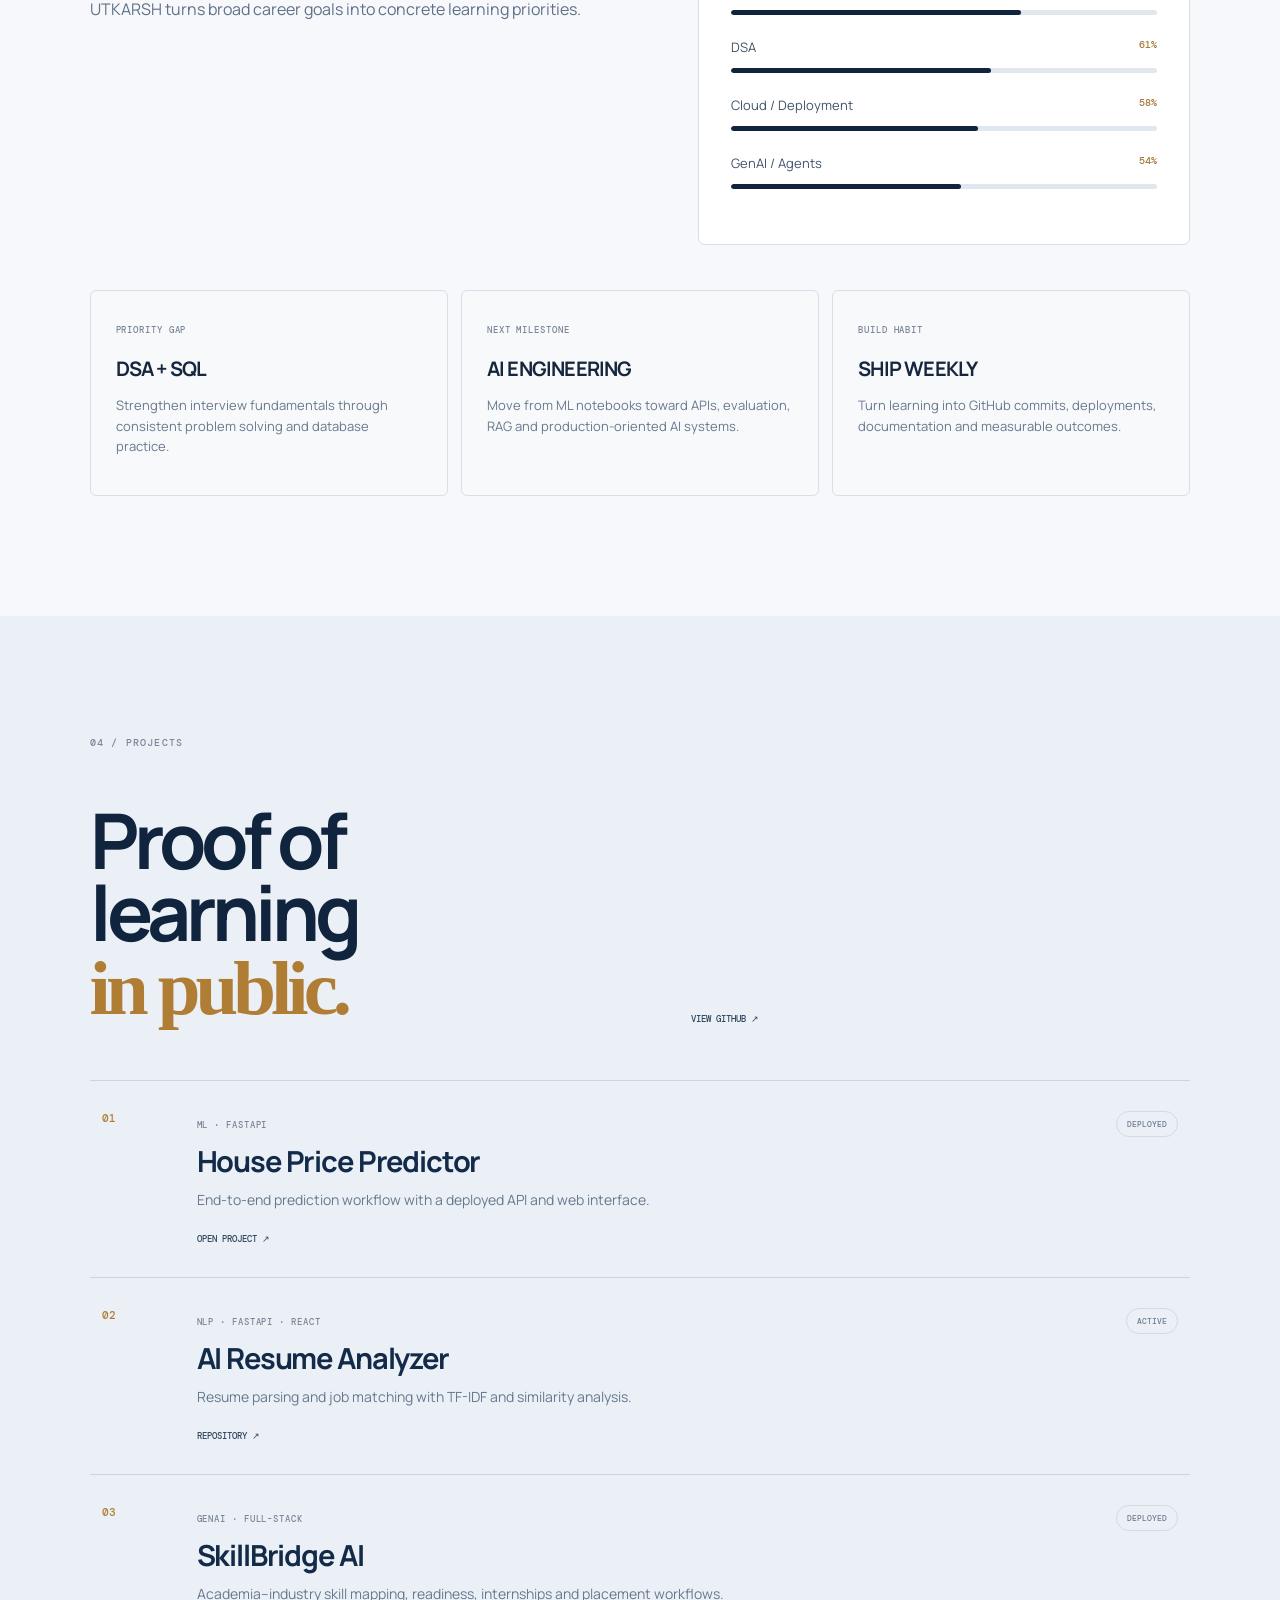
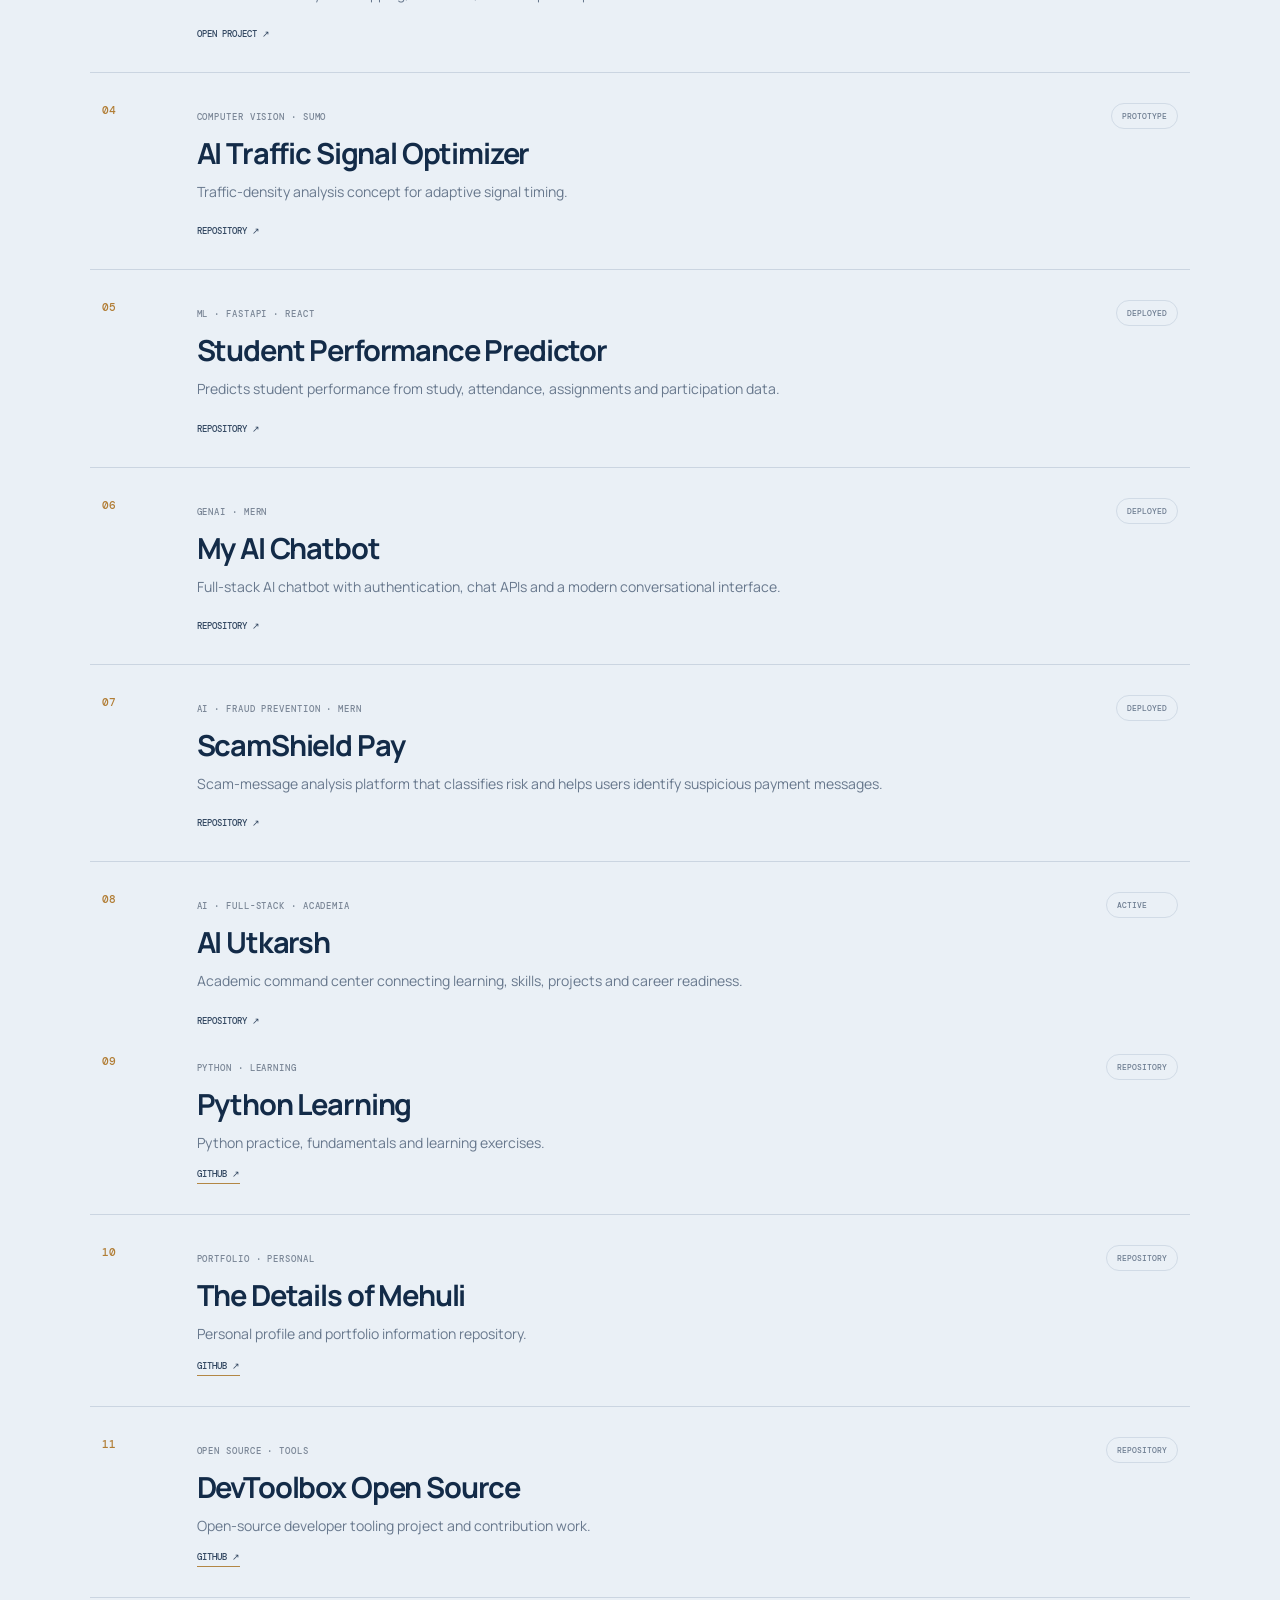
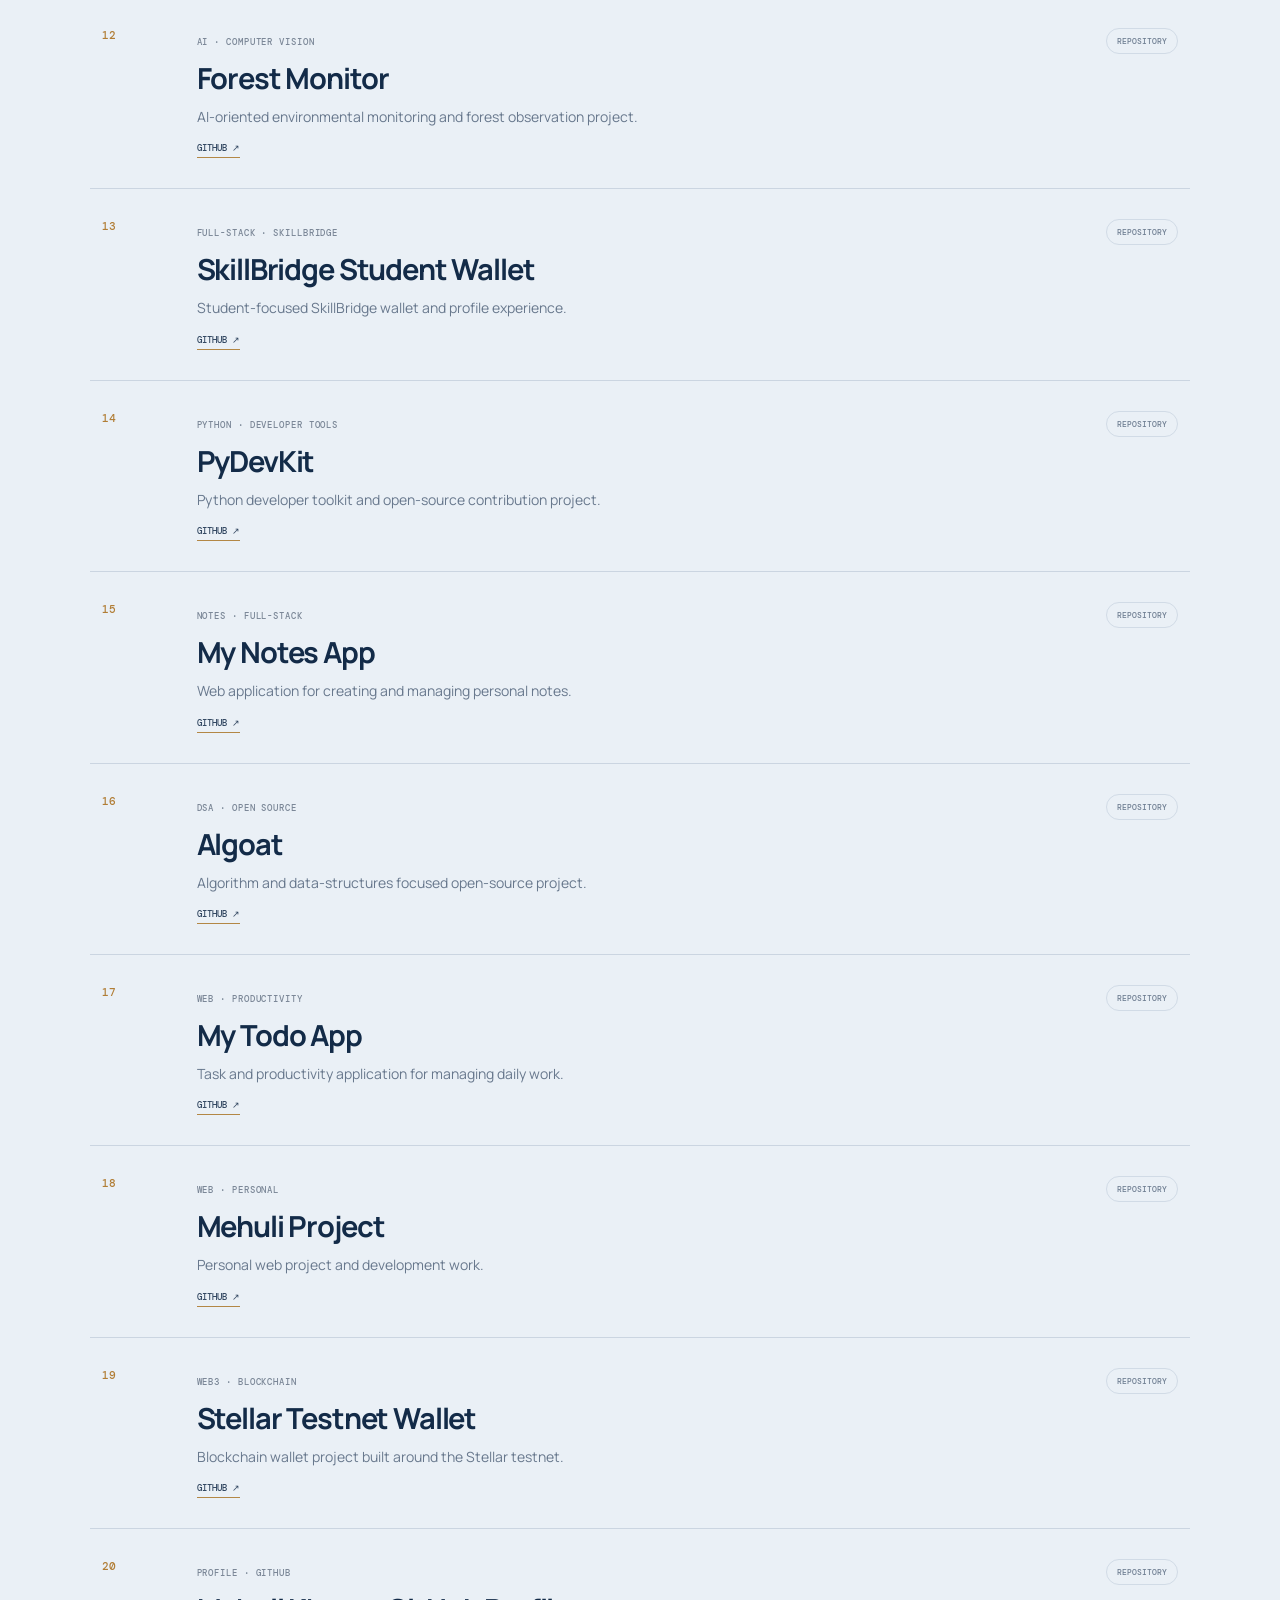
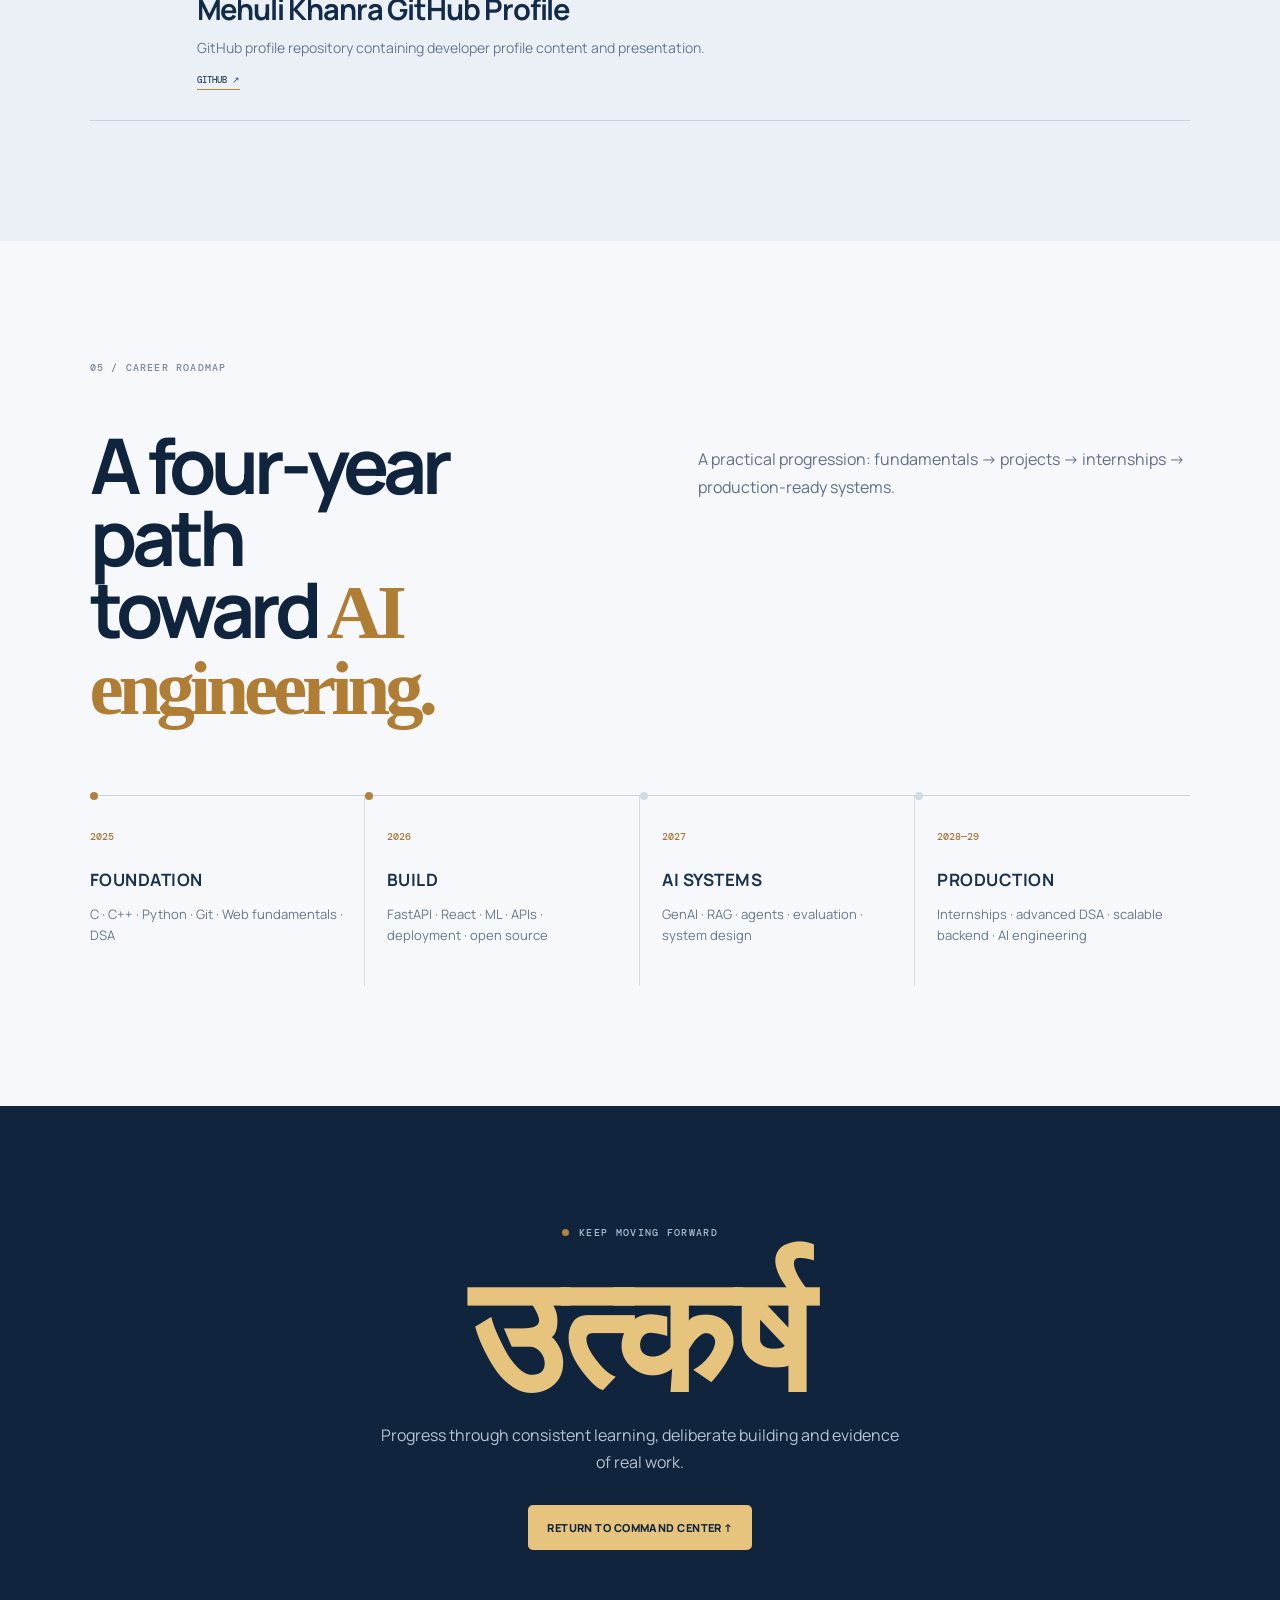
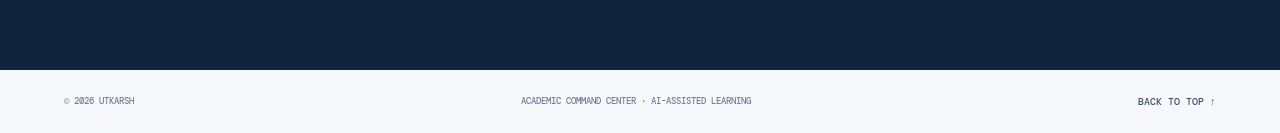
==== commit f08df002: "feat: link AI study studio from dashboard" ====
--- a/frontend/index.html
+++ b/frontend/index.html
@@ -1,6 +1,6 @@
 <!DOCTYPE html><html lang="en"><head><meta charset="UTF-8"><meta name="viewport" content="width=device-width,initial-scale=1.0"><meta name="description" content="UTKARSH — Academic Command Center for learning, skills, projects and career readiness."><title>UTKARSH · Academic Command Center</title><link rel="preconnect" href="https://fonts.googleapis.com"><link rel="preconnect" href="https://fonts.gstatic.com" crossorigin><link href="https://fonts.googleapis.com/css2?family=DM+Mono:wght@400;500&family=Manrope:wght@400;500;600;700;800&family=Noto+Serif:wght@500;600;700&display=swap" rel="stylesheet"><link rel="stylesheet" href="style.css"></head><body>
 <div class="top-strip"><span>उत्कर्ष · ACADEMIC COMMAND CENTER</span><span>COMPUTER SCIENCE & ENGINEERING · INDIA</span></div>
-<header class="nav"><a class="brand" href="#home"><span class="crest">उ</span><span><b>UTKARSH</b><small>AI · ACADEMIA · CAREER</small></span></a><nav><a href="#dashboard">Dashboard</a><a href="#academics">Academics</a><a href="#skills">Skills</a><a href="#projects">Projects</a><a href="#career">Career</a></nav><button class="nav-action" id="openProfile">Student Profile ↗</button></header>
+<header class="nav"><a class="brand" href="#home"><span class="crest">उ</span><span><b>UTKARSH</b><small>AI · ACADEMIA · CAREER</small></span></a><nav><a href="#dashboard">Dashboard</a><a href="#academics">Academics</a><a href="#skills">Skills</a><a href="#projects">Projects</a><a href="#career">Career</a></nav><a class="nav-action" href="ai.html">AI Study Studio ↗</a><button class="nav-action" id="openProfile">Student Profile ↗</button></header>
 <main id="home">
 <section class="hero"><div class="hero-copy"><div class="eyebrow"><i></i> PERSONAL ACADEMIC INTELLIGENCE</div><h1>Learn with<br><em>direction.</em><br>Grow with intent.</h1><p>UTKARSH brings academics, skills, projects and career preparation into one focused student workspace.</p><div class="actions"><a class="btn primary" href="#dashboard">Open command center ↓</a><a class="btn light" href="#career">View roadmap ↗</a></div><div class="hero-meta"><span>01 / ACADEMICS</span><span>02 / SKILLS</span><span>03 / CAREER</span></div></div><div class="hero-card"><div class="card-line"><span>UTKARSH · 2026</span><span id="apiStatus">● SYSTEM READY</span></div><div class="sanskrit">उत्कर्ष</div><div class="card-title">ACADEMIC<br>COMMAND<br>CENTER</div><div class="card-bottom"><span>AI-ASSISTED<br>STUDENT WORKSPACE</span><strong>AI</strong></div></div></section>
 <section class="marquee"><span>ACADEMICS</span><b>✦</b><span>SKILL INTELLIGENCE</span><b>✦</b><span>PROJECTS</span><b>✦</b><span>PLACEMENT READINESS</span><b>✦</b><span>LEARNING ROADMAP</span></section>
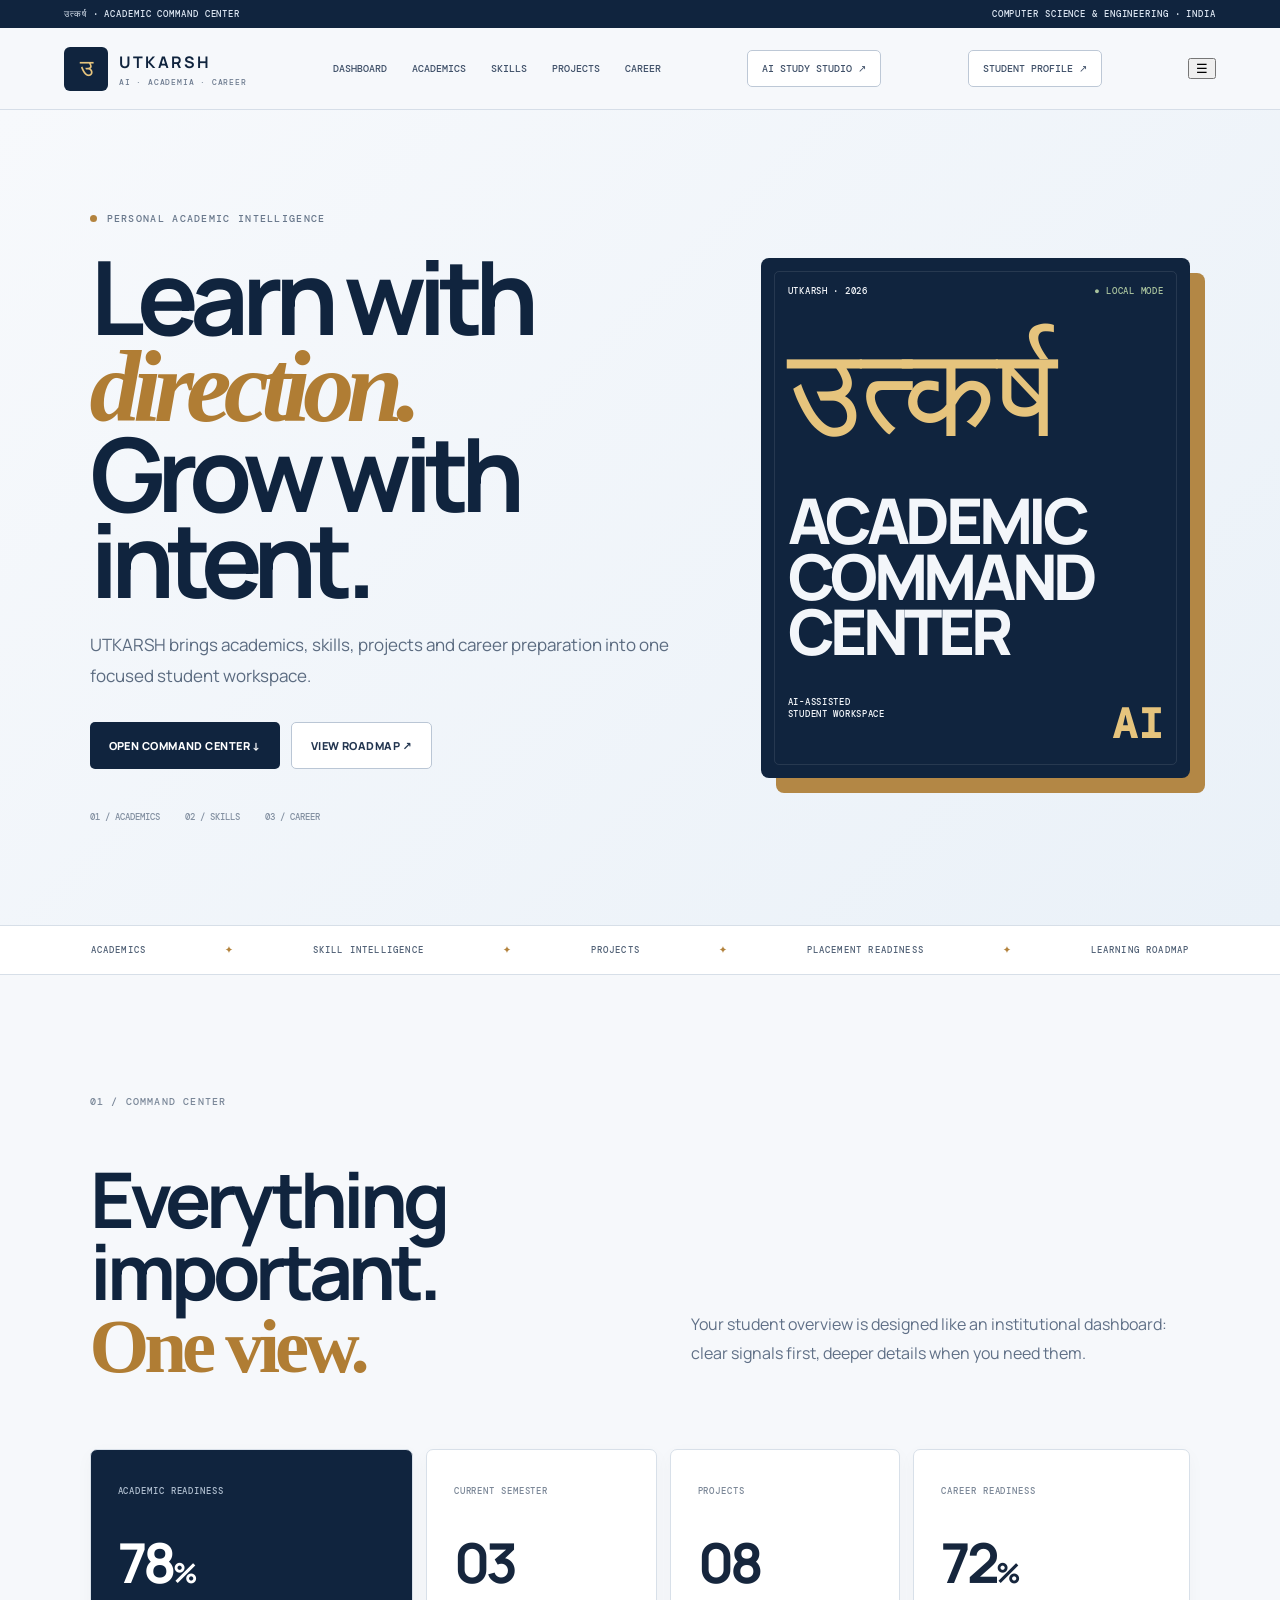
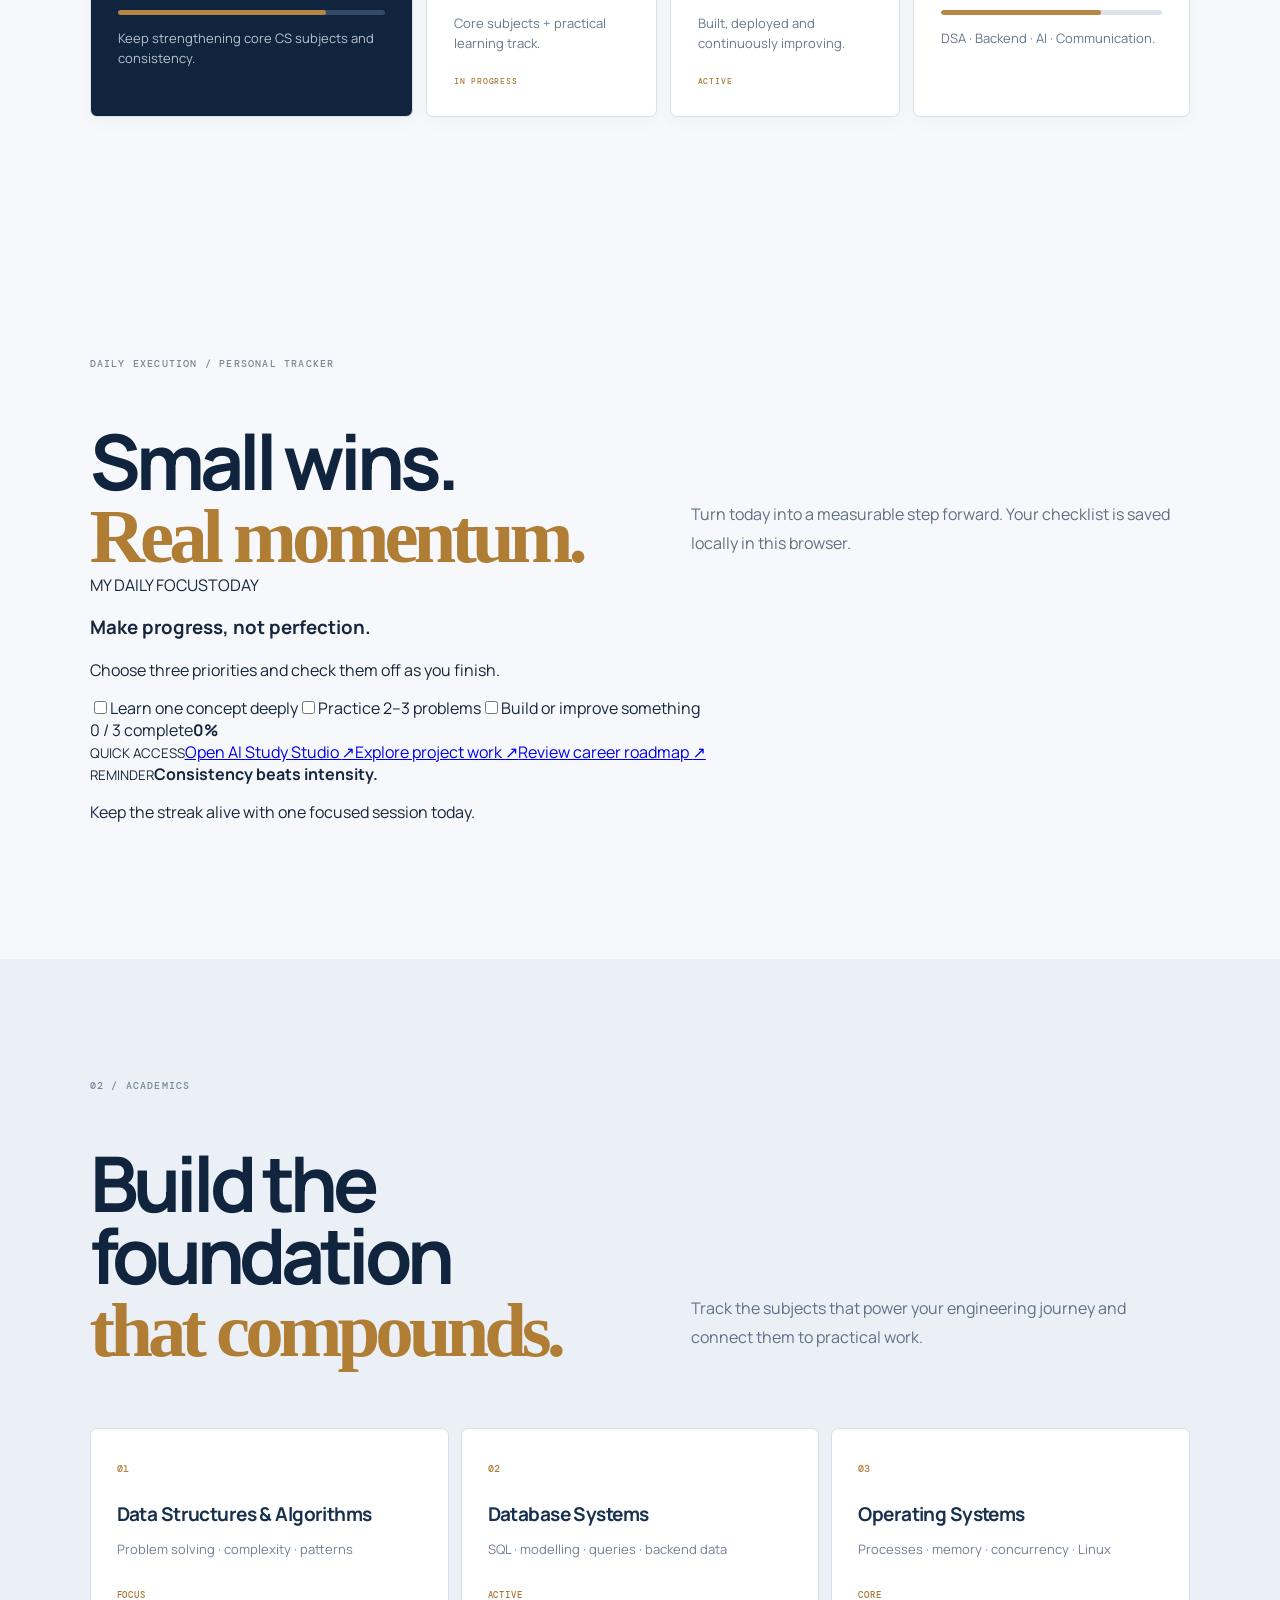
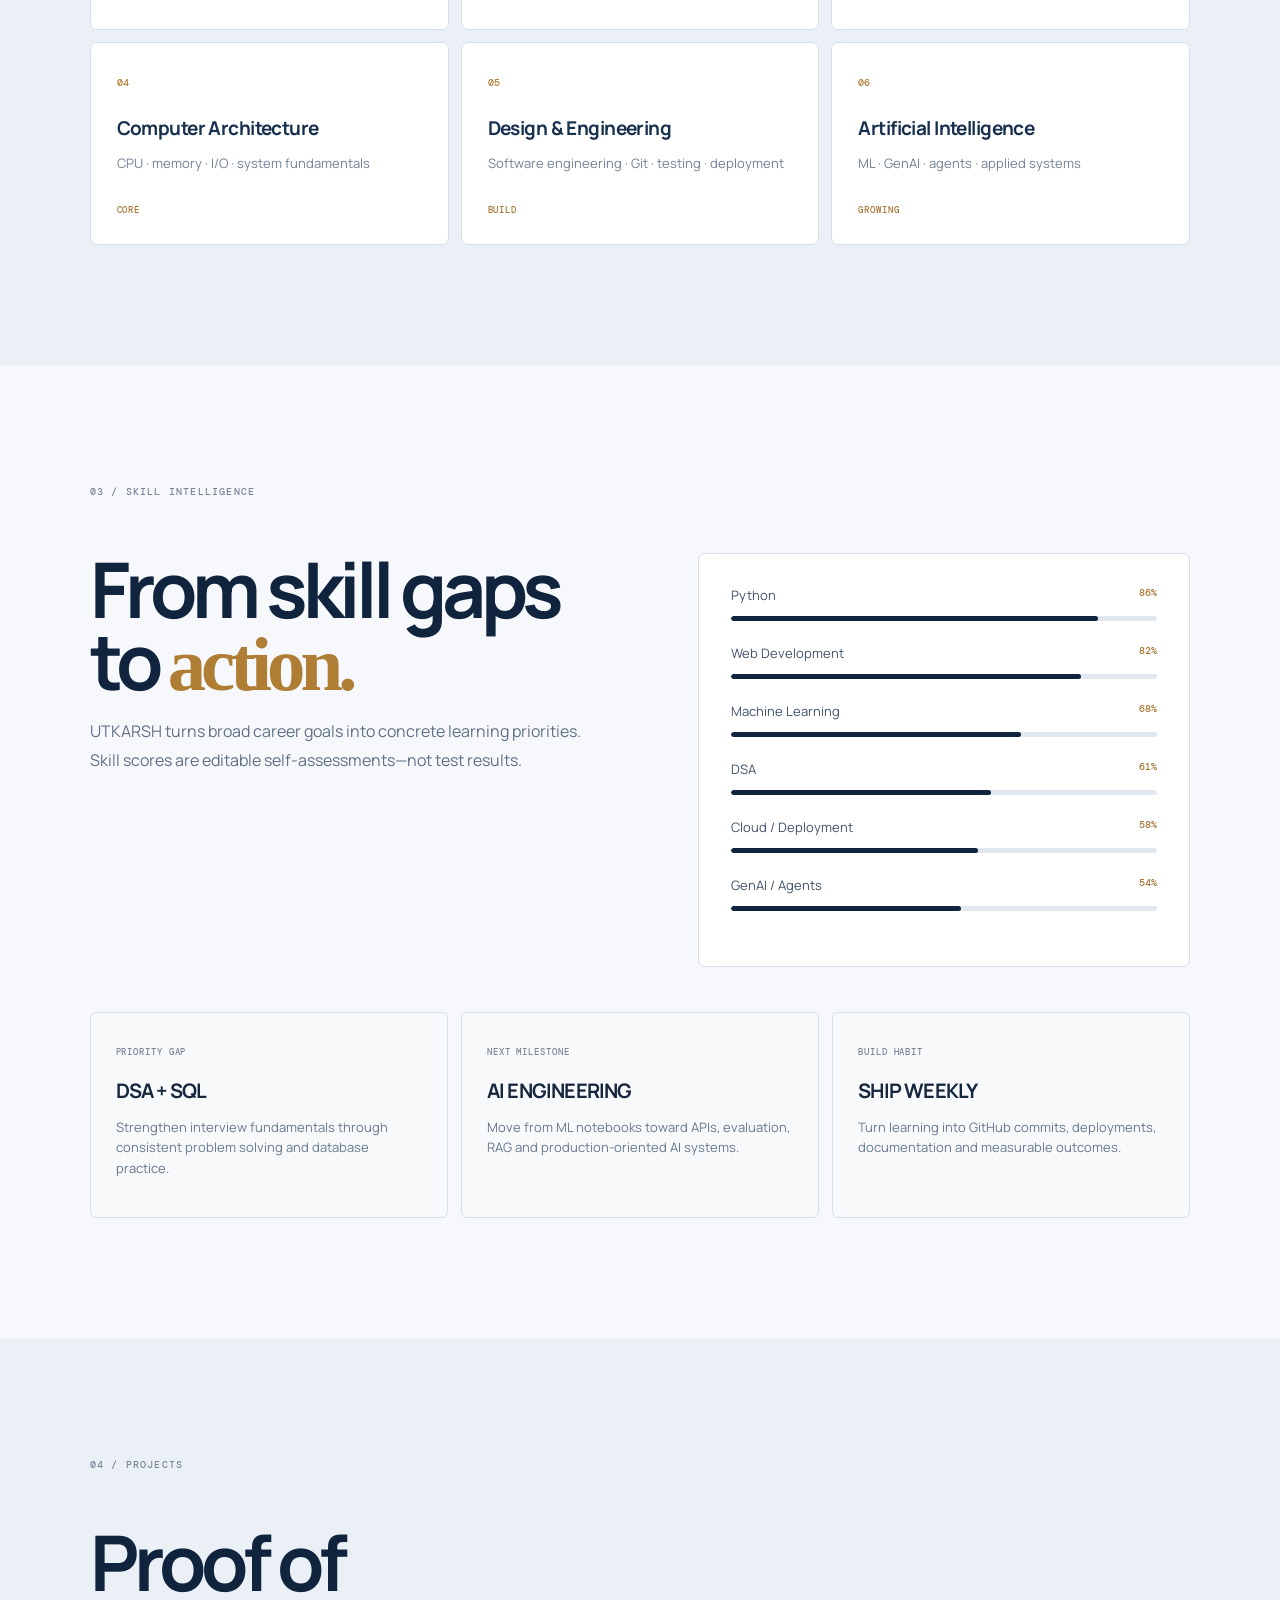
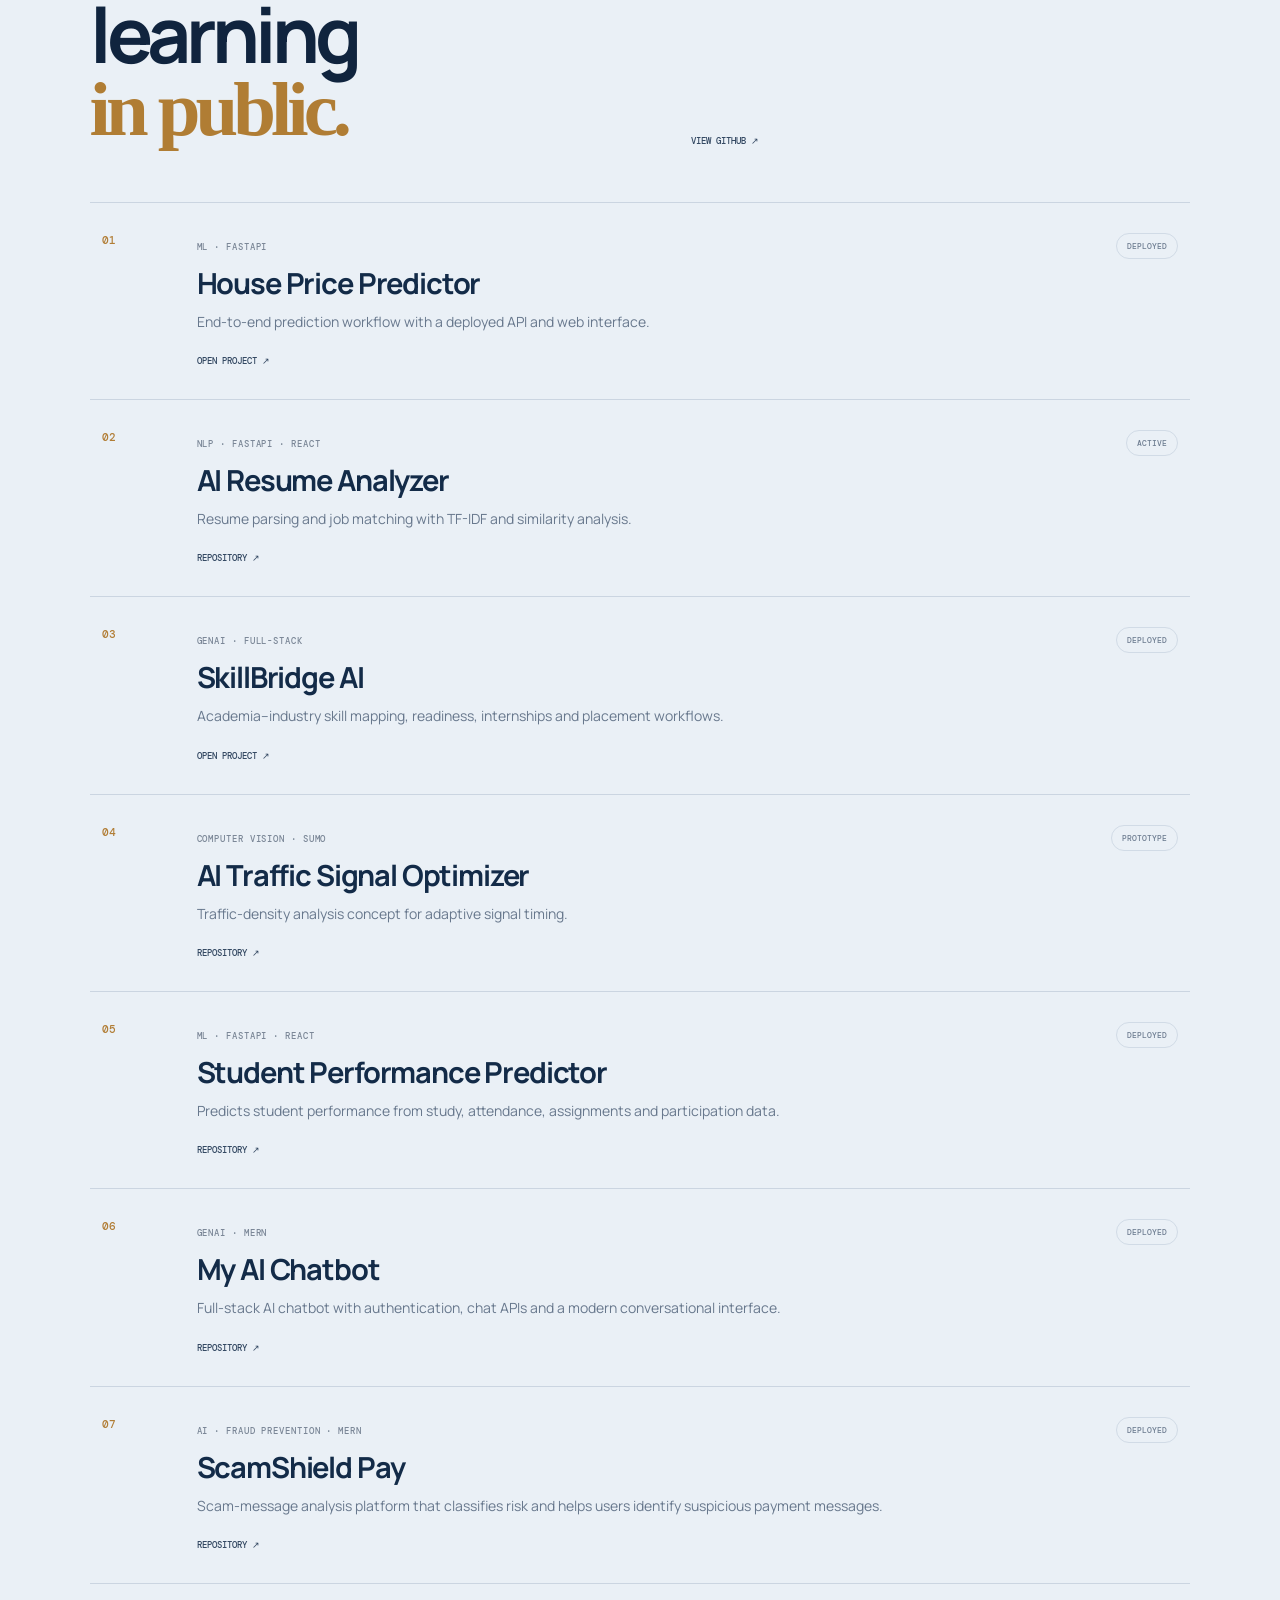
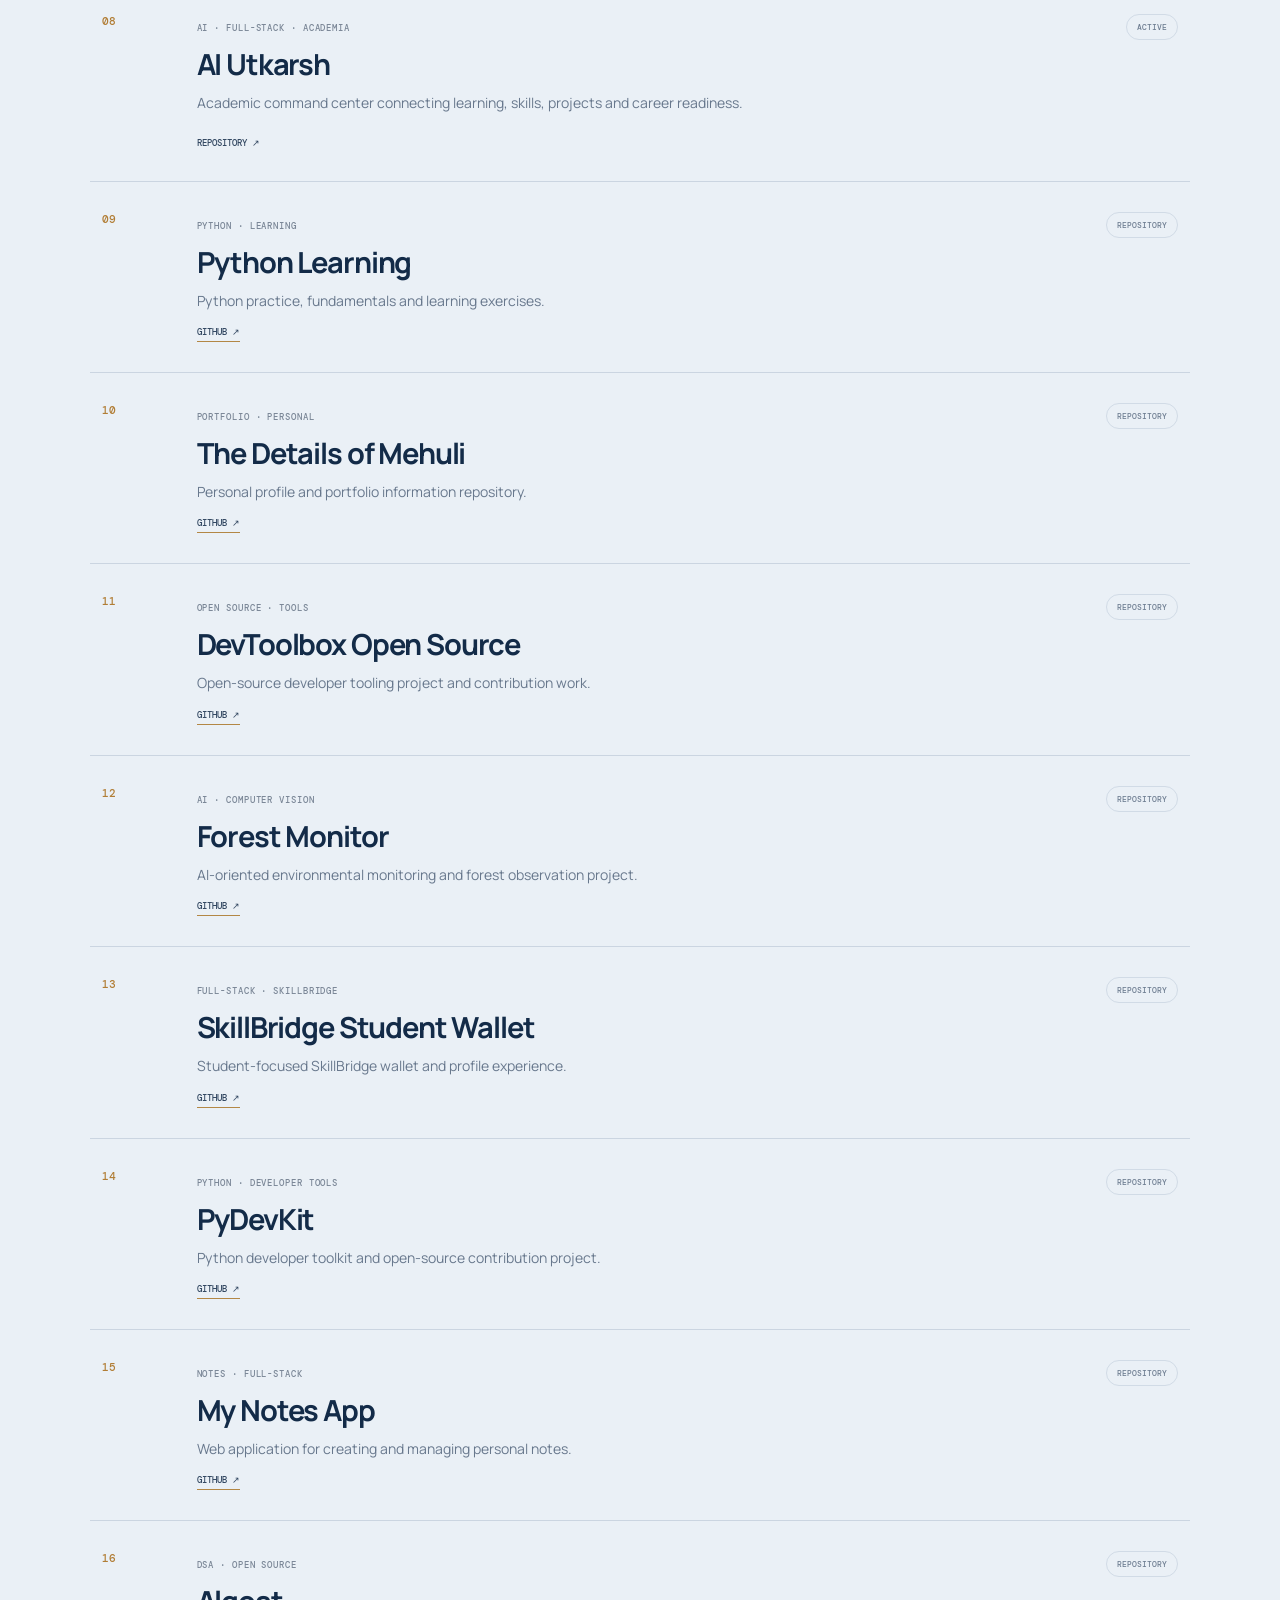
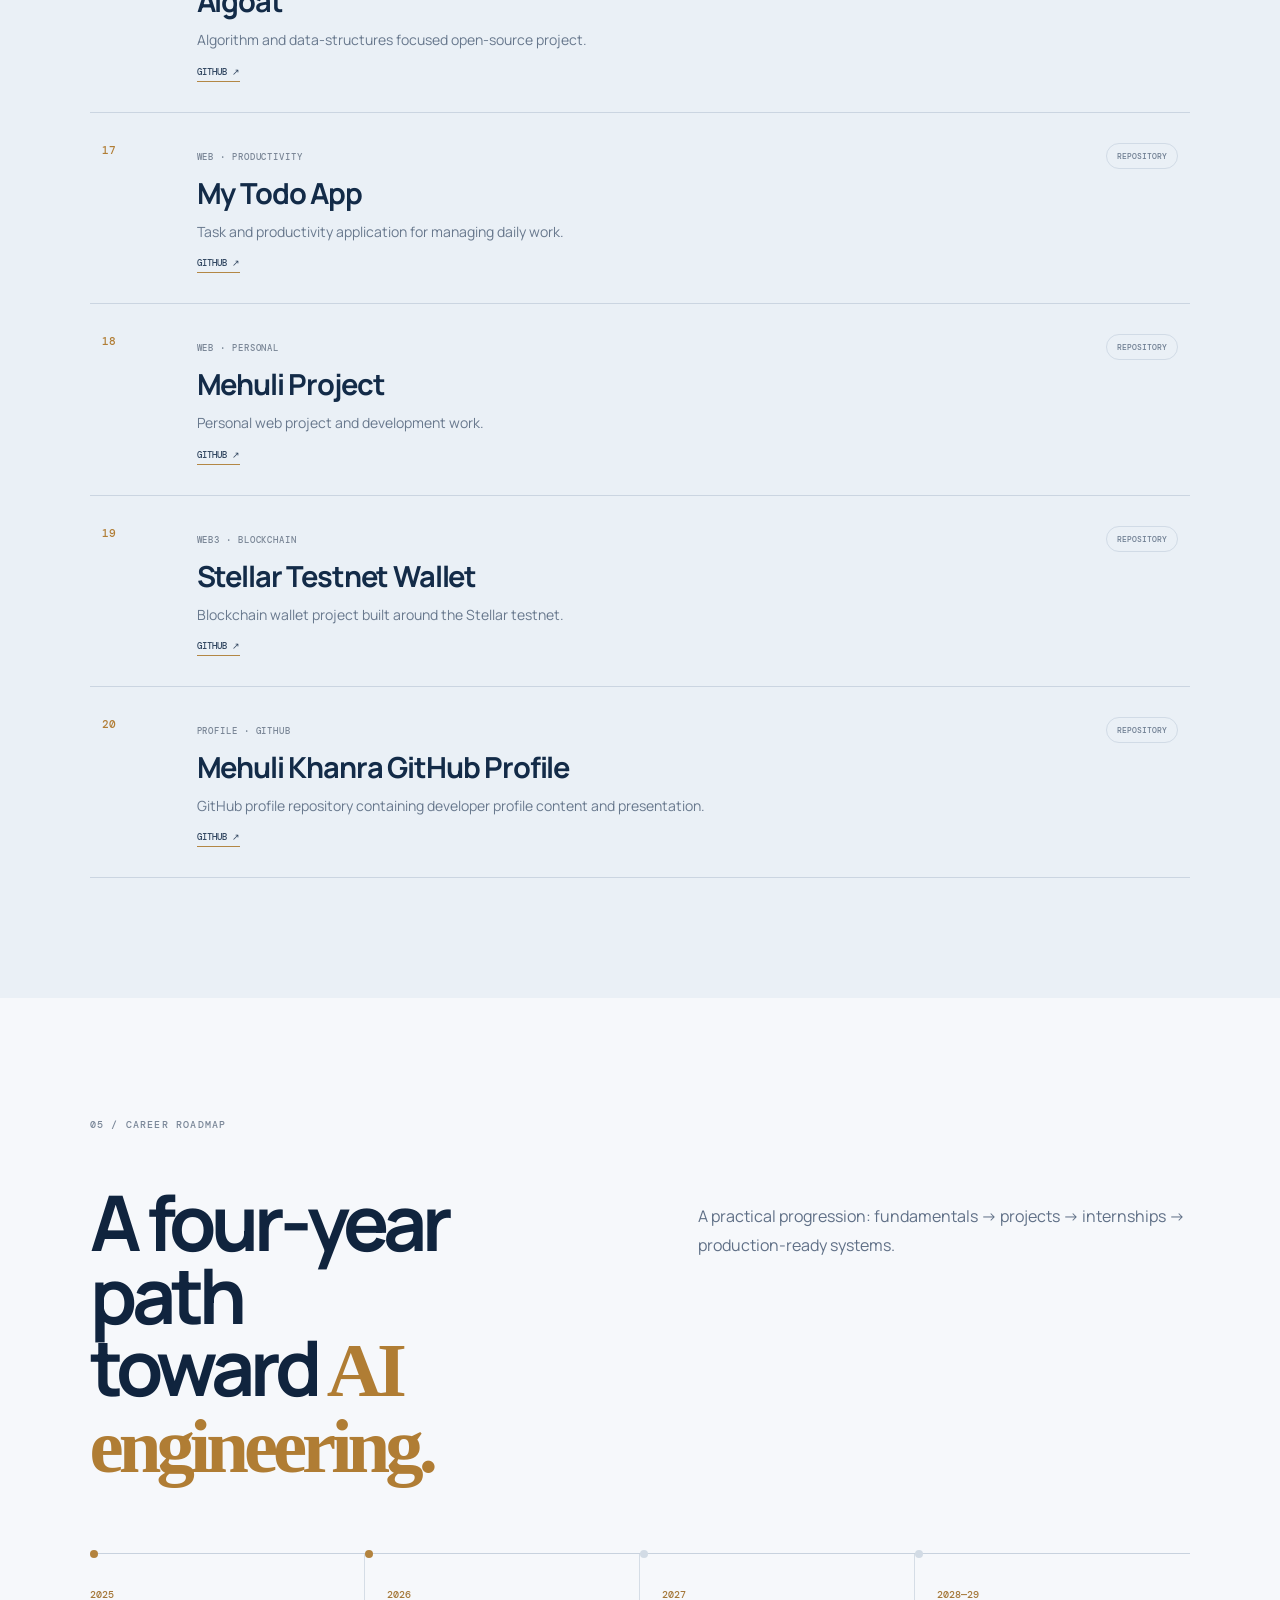
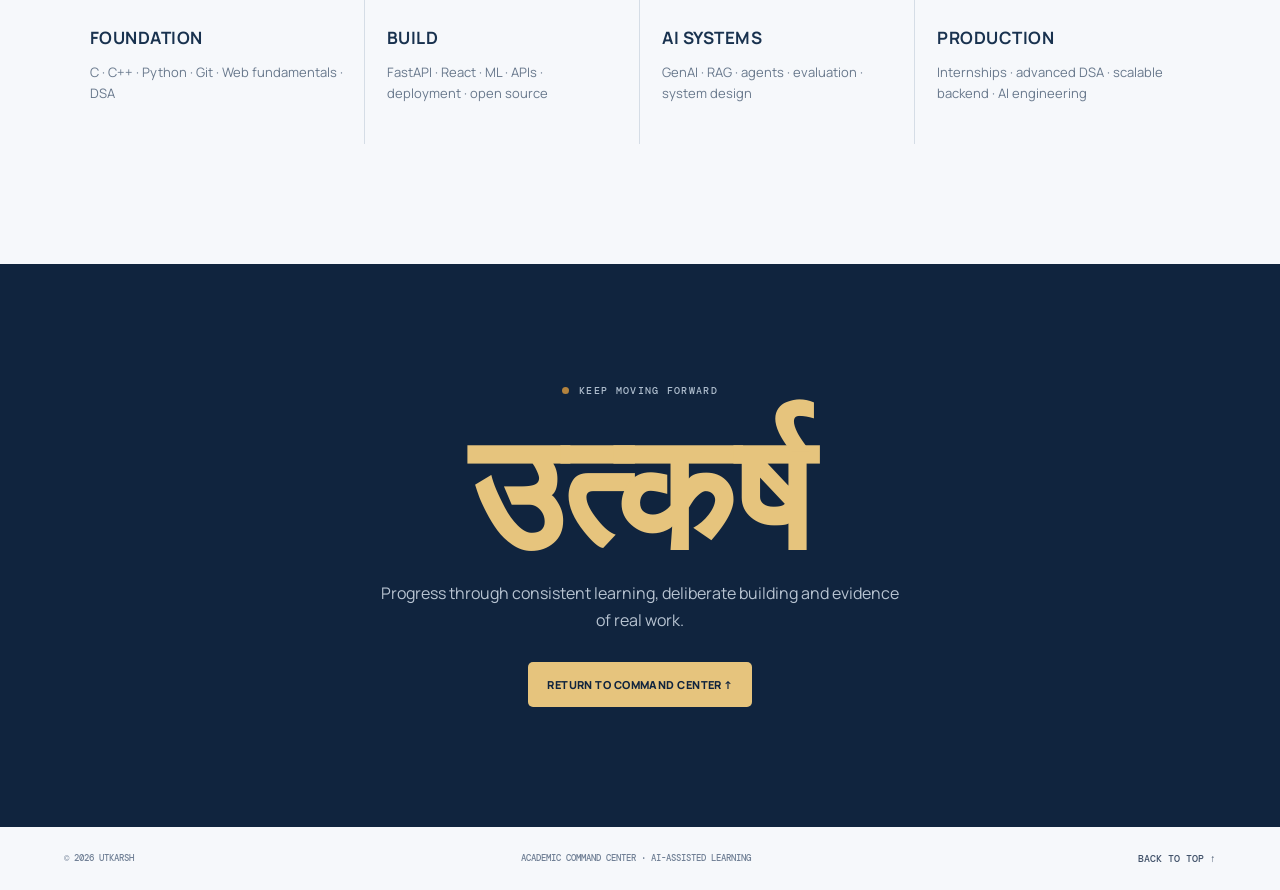
==== commit 4eef50c9: "Upgrade dashboard structure and add daily focus tracker" ====
--- a/frontend/index.html
+++ b/frontend/index.html
@@ -1,13 +1,14 @@
 <!DOCTYPE html><html lang="en"><head><meta charset="UTF-8"><meta name="viewport" content="width=device-width,initial-scale=1.0"><meta name="description" content="UTKARSH — Academic Command Center for learning, skills, projects and career readiness."><title>UTKARSH · Academic Command Center</title><link rel="preconnect" href="https://fonts.googleapis.com"><link rel="preconnect" href="https://fonts.gstatic.com" crossorigin><link href="https://fonts.googleapis.com/css2?family=DM+Mono:wght@400;500&family=Manrope:wght@400;500;600;700;800&family=Noto+Serif:wght@500;600;700&display=swap" rel="stylesheet"><link rel="stylesheet" href="style.css"></head><body>
 <div class="top-strip"><span>उत्कर्ष · ACADEMIC COMMAND CENTER</span><span>COMPUTER SCIENCE & ENGINEERING · INDIA</span></div>
-<header class="nav"><a class="brand" href="#home"><span class="crest">उ</span><span><b>UTKARSH</b><small>AI · ACADEMIA · CAREER</small></span></a><nav><a href="#dashboard">Dashboard</a><a href="#academics">Academics</a><a href="#skills">Skills</a><a href="#projects">Projects</a><a href="#career">Career</a></nav><a class="nav-action" href="ai.html">AI Study Studio ↗</a><button class="nav-action" id="openProfile">Student Profile ↗</button></header>
+<header class="nav"><a class="brand" href="#home"><span class="crest">उ</span><span><b>UTKARSH</b><small>AI · ACADEMIA · CAREER</small></span></a><nav><a href="#dashboard">Dashboard</a><a href="#academics">Academics</a><a href="#skills">Skills</a><a href="#projects">Projects</a><a href="#career">Career</a></nav><a class="nav-action" href="ai.html">AI Study Studio ↗</a><button class="nav-action" id="openProfile">Student Profile ↗</button><button class="menu-toggle" id="menuToggle" aria-label="Toggle navigation" aria-expanded="false">☰</button></header>
 <main id="home">
 <section class="hero"><div class="hero-copy"><div class="eyebrow"><i></i> PERSONAL ACADEMIC INTELLIGENCE</div><h1>Learn with<br><em>direction.</em><br>Grow with intent.</h1><p>UTKARSH brings academics, skills, projects and career preparation into one focused student workspace.</p><div class="actions"><a class="btn primary" href="#dashboard">Open command center ↓</a><a class="btn light" href="#career">View roadmap ↗</a></div><div class="hero-meta"><span>01 / ACADEMICS</span><span>02 / SKILLS</span><span>03 / CAREER</span></div></div><div class="hero-card"><div class="card-line"><span>UTKARSH · 2026</span><span id="apiStatus">● SYSTEM READY</span></div><div class="sanskrit">उत्कर्ष</div><div class="card-title">ACADEMIC<br>COMMAND<br>CENTER</div><div class="card-bottom"><span>AI-ASSISTED<br>STUDENT WORKSPACE</span><strong>AI</strong></div></div></section>
 <section class="marquee"><span>ACADEMICS</span><b>✦</b><span>SKILL INTELLIGENCE</span><b>✦</b><span>PROJECTS</span><b>✦</b><span>PLACEMENT READINESS</span><b>✦</b><span>LEARNING ROADMAP</span></section>
 <section class="section" id="dashboard"><div class="section-label">01 / COMMAND CENTER</div><div class="section-head"><h2>Everything important.<br><span>One view.</span></h2><p>Your student overview is designed like an institutional dashboard: clear signals first, deeper details when you need them.</p></div><div class="metric-grid"><article class="metric featured"><small>ACADEMIC READINESS</small><strong>78<span>%</span></strong><div class="progress"><i style="width:78%"></i></div><p>Keep strengthening core CS subjects and consistency.</p></article><article class="metric"><small>CURRENT SEMESTER</small><strong>03</strong><p>Core subjects + practical learning track.</p><b class="status">IN PROGRESS</b></article><article class="metric"><small>PROJECTS</small><strong id="projectCount">08</strong><p>Built, deployed and continuously improving.</p><b class="status">ACTIVE</b></article><article class="metric"><small>CAREER READINESS</small><strong>72<span>%</span></strong><div class="progress"><i style="width:72%"></i></div><p>DSA · Backend · AI · Communication.</p></article></div></section>
+<section class="section focus-section" id="focus"><div class="section-label">DAILY EXECUTION / PERSONAL TRACKER</div><div class="section-head"><h2>Small wins.<br><span>Real momentum.</span></h2><p>Turn today into a measurable step forward. Your checklist is saved locally in this browser.</p></div><div class="focus-layout"><div class="focus-card"><div class="focus-card-top"><span>MY DAILY FOCUS</span><span id="focusDate">TODAY</span></div><h3>Make progress, not perfection.</h3><p>Choose three priorities and check them off as you finish.</p><div class="focus-list"><label><input type="checkbox" data-focus="0"><span>Learn one concept deeply</span></label><label><input type="checkbox" data-focus="1"><span>Practice 2–3 problems</span></label><label><input type="checkbox" data-focus="2"><span>Build or improve something</span></label></div><div class="focus-progress"><div><span id="focusCount">0 / 3 complete</span><b id="focusPercent">0%</b></div><i><em id="focusBar"></em></i></div></div><div class="focus-side"><div class="focus-note"><small>QUICK ACCESS</small><a href="ai.html">Open AI Study Studio <span>↗</span></a><a href="#projects">Explore project work <span>↗</span></a><a href="#career">Review career roadmap <span>↗</span></a></div><div class="focus-note gold-note"><small>REMINDER</small><strong>Consistency beats intensity.</strong><p>Keep the streak alive with one focused session today.</p></div></div></div></section>
 <section class="section alt" id="academics"><div class="section-label">02 / ACADEMICS</div><div class="section-head"><h2>Build the foundation<br><span>that compounds.</span></h2><p>Track the subjects that power your engineering journey and connect them to practical work.</p></div><div class="subject-grid"><article><span>01</span><h3>Data Structures & Algorithms</h3><p>Problem solving · complexity · patterns</p><b>FOCUS</b></article><article><span>02</span><h3>Database Systems</h3><p>SQL · modelling · queries · backend data</p><b>ACTIVE</b></article><article><span>03</span><h3>Operating Systems</h3><p>Processes · memory · concurrency · Linux</p><b>CORE</b></article><article><span>04</span><h3>Computer Architecture</h3><p>CPU · memory · I/O · system fundamentals</p><b>CORE</b></article><article><span>05</span><h3>Design & Engineering</h3><p>Software engineering · Git · testing · deployment</p><b>BUILD</b></article><article><span>06</span><h3>Artificial Intelligence</h3><p>ML · GenAI · agents · applied systems</p><b>GROWING</b></article></div></section>
-<section class="section" id="skills"><div class="section-label">03 / SKILL INTELLIGENCE</div><div class="two-col"><div><h2>From skill gaps<br>to <span>action.</span></h2><p class="muted">UTKARSH turns broad career goals into concrete learning priorities.</p></div><div class="skill-panel"><div class="skill-row"><span>Python</span><b>86%</b><i><em style="width:86%"></em></i></div><div class="skill-row"><span>Web Development</span><b>82%</b><i><em style="width:82%"></em></i></div><div class="skill-row"><span>Machine Learning</span><b>68%</b><i><em style="width:68%"></em></i></div><div class="skill-row"><span>DSA</span><b>61%</b><i><em style="width:61%"></em></i></div><div class="skill-row"><span>Cloud / Deployment</span><b>58%</b><i><em style="width:58%"></em></i></div><div class="skill-row"><span>GenAI / Agents</span><b>54%</b><i><em style="width:54%"></em></i></div></div></div><div class="gap-grid"><div><small>PRIORITY GAP</small><strong>DSA + SQL</strong><p>Strengthen interview fundamentals through consistent problem solving and database practice.</p></div><div><small>NEXT MILESTONE</small><strong>AI ENGINEERING</strong><p>Move from ML notebooks toward APIs, evaluation, RAG and production-oriented AI systems.</p></div><div><small>BUILD HABIT</small><strong>SHIP WEEKLY</strong><p>Turn learning into GitHub commits, deployments, documentation and measurable outcomes.</p></div></div></section>
-<section class="section alt" id="projects"><div class="section-label">04 / PROJECTS</div><div class="section-head"><h2>Proof of learning<br><span>in public.</span></h2><a class="text-link" href="https://github.com/mehulikhanra904-prog?tab=repositories" target="_blank">View GitHub ↗</a></div><div class="projects"><article><div class="number">01</div><div><small>ML · FASTAPI</small><h3>House Price Predictor</h3><p>End-to-end prediction workflow with a deployed API and web interface.</p><a href="https://house-price-predictor-4fsg.vercel.app/" target="_blank">Open project ↗</a></div><span class="pill">DEPLOYED</span></article><article><div class="number">02</div><div><small>NLP · FASTAPI · REACT</small><h3>AI Resume Analyzer</h3><p>Resume parsing and job matching with TF-IDF and similarity analysis.</p><a href="https://github.com/mehulikhanra904-prog/AI-RESUME-ANALYZER" target="_blank">Repository ↗</a></div><span class="pill">ACTIVE</span></article><article><div class="number">03</div><div><small>GENAI · FULL-STACK</small><h3>SkillBridge AI</h3><p>Academia–industry skill mapping, readiness, internships and placement workflows.</p><a href="https://sih-26044-skillbridge-ai-gold.vercel.app/" target="_blank">Open project ↗</a></div><span class="pill">DEPLOYED</span></article><article><div class="number">04</div><div><small>COMPUTER VISION · SUMO</small><h3>AI Traffic Signal Optimizer</h3><p>Traffic-density analysis concept for adaptive signal timing.</p><a href="https://github.com/mehulikhanra904-prog/AI-TRAFFIC-SIGNAL" target="_blank">Repository ↗</a></div><span class="pill">PROTOTYPE</span></article><article><div class="number">05</div><div><small>ML · FASTAPI · REACT</small><h3>Student Performance Predictor</h3><p>Predicts student performance from study, attendance, assignments and participation data.</p><a href="https://github.com/mehulikhanra904-prog/student-performance-predictor" target="_blank">Repository ↗</a></div><span class="pill">DEPLOYED</span></article><article><div class="number">06</div><div><small>GENAI · MERN</small><h3>My AI Chatbot</h3><p>Full-stack AI chatbot with authentication, chat APIs and a modern conversational interface.</p><a href="https://github.com/mehulikhanra904-prog/my-ai-chatbot" target="_blank">Repository ↗</a></div><span class="pill">DEPLOYED</span></article><article><div class="number">07</div><div><small>AI · FRAUD PREVENTION · MERN</small><h3>ScamShield Pay</h3><p>Scam-message analysis platform that classifies risk and helps users identify suspicious payment messages.</p><a href="https://github.com/mehulikhanra904-prog/SCAMSHIELD-PAY" target="_blank">Repository ↗</a></div><span class="pill">DEPLOYED</span></article><article><div class="number">08</div><div><small>AI · FULL-STACK · ACADEMIA</small><h3>AI Utkarsh</h3><p>Academic command center connecting learning, skills, projects and career readiness.</p><a href="https://github.com/mehulikhanra904-prog/AI-UTKARSH" target="_blank">Repository ↗</a></div><span class="pill">ACTIVE</span></artic<article><div class="number">09</div><div><small>PYTHON · LEARNING</small><h3>Python Learning</h3><p>Python practice, fundamentals and learning exercises.</p><div class="project-links"><a href="https://github.com/mehulikhanra904-prog/python-learning" target="_blank">GitHub ↗</a></div></div><span class="pill">REPOSITORY</span></article><article><div class="number">10</div><div><small>PORTFOLIO · PERSONAL</small><h3>The Details of Mehuli</h3><p>Personal profile and portfolio information repository.</p><div class="project-links"><a href="https://github.com/mehulikhanra904-prog/THE-DETAILS-OF-MEHULI" target="_blank">GitHub ↗</a></div></div><span class="pill">REPOSITORY</span></article><article><div class="number">11</div><div><small>OPEN SOURCE · TOOLS</small><h3>DevToolbox Open Source</h3><p>Open-source developer tooling project and contribution work.</p><div class="project-links"><a href="https://github.com/mehulikhanra904-prog/devtoolbox-open-source" target="_blank">GitHub ↗</a></div></div><span class="pill">REPOSITORY</span></article><article><div class="number">12</div><div><small>AI · COMPUTER VISION</small><h3>Forest Monitor</h3><p>AI-oriented environmental monitoring and forest observation project.</p><div class="project-links"><a href="https://github.com/mehulikhanra904-prog/forest-monitor" target="_blank">GitHub ↗</a></div></div><span class="pill">REPOSITORY</span></article><article><div class="number">13</div><div><small>FULL-STACK · SKILLBRIDGE</small><h3>SkillBridge Student Wallet</h3><p>Student-focused SkillBridge wallet and profile experience.</p><div class="project-links"><a href="https://github.com/mehulikhanra904-prog/SkillBridge-Student-Wallet-new" target="_blank">GitHub ↗</a></div></div><span class="pill">REPOSITORY</span></article><article><div class="number">14</div><div><small>PYTHON · DEVELOPER TOOLS</small><h3>PyDevKit</h3><p>Python developer toolkit and open-source contribution project.</p><div class="project-links"><a href="https://github.com/mehulikhanra904-prog/pydevkit" target="_blank">GitHub ↗</a></div></div><span class="pill">REPOSITORY</span></article><article><div class="number">15</div><div><small>NOTES · FULL-STACK</small><h3>My Notes App</h3><p>Web application for creating and managing personal notes.</p><div class="project-links"><a href="https://github.com/mehulikhanra904-prog/my-notes-app" target="_blank">GitHub ↗</a></div></div><span class="pill">REPOSITORY</span></article><article><div class="number">16</div><div><small>DSA · OPEN SOURCE</small><h3>Algoat</h3><p>Algorithm and data-structures focused open-source project.</p><div class="project-links"><a href="https://github.com/mehulikhanra904-prog/algoat" target="_blank">GitHub ↗</a></div></div><span class="pill">REPOSITORY</span></article><article><div class="number">17</div><div><small>WEB · PRODUCTIVITY</small><h3>My Todo App</h3><p>Task and productivity application for managing daily work.</p><div class="project-links"><a href="https://github.com/mehulikhanra904-prog/my-todo-app" target="_blank">GitHub ↗</a></div></div><span class="pill">REPOSITORY</span></article><article><div class="number">18</div><div><small>WEB · PERSONAL</small><h3>Mehuli Project</h3><p>Personal web project and development work.</p><div class="project-links"><a href="https://github.com/mehulikhanra904-prog/mehuli.project" target="_blank">GitHub ↗</a></div></div><span class="pill">REPOSITORY</span></article><article><div class="number">19</div><div><small>WEB3 · BLOCKCHAIN</small><h3>Stellar Testnet Wallet</h3><p>Blockchain wallet project built around the Stellar testnet.</p><div class="project-links"><a href="https://github.com/mehulikhanra904-prog/stellar-testnet-wallet" target="_blank">GitHub ↗</a></div></div><span class="pill">REPOSITORY</span></article><article><div class="number">20</div><div><small>PROFILE · GITHUB</small><h3>Mehuli Khanra GitHub Profile</h3><p>GitHub profile repository containing developer profile content and presentation.</p><div class="project-links"><a href="https://github.com/mehulikhanra904-prog/mehulikhanra904-prog" target="_blank">GitHub ↗</a></div></div><span class="pill">REPOSITORY</span></article></div></section>
+<section class="section" id="skills"><div class="section-label">03 / SKILL INTELLIGENCE</div><div class="two-col"><div><h2>From skill gaps<br>to <span>action.</span></h2><p class="muted">UTKARSH turns broad career goals into concrete learning priorities. Skill scores are editable self-assessments—not test results.</p></div><div class="skill-panel"><div class="skill-row"><span>Python</span><b>86%</b><i><em style="width:86%"></em></i></div><div class="skill-row"><span>Web Development</span><b>82%</b><i><em style="width:82%"></em></i></div><div class="skill-row"><span>Machine Learning</span><b>68%</b><i><em style="width:68%"></em></i></div><div class="skill-row"><span>DSA</span><b>61%</b><i><em style="width:61%"></em></i></div><div class="skill-row"><span>Cloud / Deployment</span><b>58%</b><i><em style="width:58%"></em></i></div><div class="skill-row"><span>GenAI / Agents</span><b>54%</b><i><em style="width:54%"></em></i></div></div></div><div class="gap-grid"><div><small>PRIORITY GAP</small><strong>DSA + SQL</strong><p>Strengthen interview fundamentals through consistent problem solving and database practice.</p></div><div><small>NEXT MILESTONE</small><strong>AI ENGINEERING</strong><p>Move from ML notebooks toward APIs, evaluation, RAG and production-oriented AI systems.</p></div><div><small>BUILD HABIT</small><strong>SHIP WEEKLY</strong><p>Turn learning into GitHub commits, deployments, documentation and measurable outcomes.</p></div></div></section>
+<section class="section alt" id="projects"><div class="section-label">04 / PROJECTS</div><div class="section-head"><h2>Proof of learning<br><span>in public.</span></h2><a class="text-link" href="https://github.com/mehulikhanra904-prog?tab=repositories" target="_blank">View GitHub ↗</a></div><div class="projects"><article><div class="number">01</div><div><small>ML · FASTAPI</small><h3>House Price Predictor</h3><p>End-to-end prediction workflow with a deployed API and web interface.</p><a href="https://house-price-predictor-4fsg.vercel.app/" target="_blank">Open project ↗</a></div><span class="pill">DEPLOYED</span></article><article><div class="number">02</div><div><small>NLP · FASTAPI · REACT</small><h3>AI Resume Analyzer</h3><p>Resume parsing and job matching with TF-IDF and similarity analysis.</p><a href="https://github.com/mehulikhanra904-prog/AI-RESUME-ANALYZER" target="_blank">Repository ↗</a></div><span class="pill">ACTIVE</span></article><article><div class="number">03</div><div><small>GENAI · FULL-STACK</small><h3>SkillBridge AI</h3><p>Academia–industry skill mapping, readiness, internships and placement workflows.</p><a href="https://sih-26044-skillbridge-ai-gold.vercel.app/" target="_blank">Open project ↗</a></div><span class="pill">DEPLOYED</span></article><article><div class="number">04</div><div><small>COMPUTER VISION · SUMO</small><h3>AI Traffic Signal Optimizer</h3><p>Traffic-density analysis concept for adaptive signal timing.</p><a href="https://github.com/mehulikhanra904-prog/AI-TRAFFIC-SIGNAL" target="_blank">Repository ↗</a></div><span class="pill">PROTOTYPE</span></article><article><div class="number">05</div><div><small>ML · FASTAPI · REACT</small><h3>Student Performance Predictor</h3><p>Predicts student performance from study, attendance, assignments and participation data.</p><a href="https://github.com/mehulikhanra904-prog/student-performance-predictor" target="_blank">Repository ↗</a></div><span class="pill">DEPLOYED</span></article><article><div class="number">06</div><div><small>GENAI · MERN</small><h3>My AI Chatbot</h3><p>Full-stack AI chatbot with authentication, chat APIs and a modern conversational interface.</p><a href="https://github.com/mehulikhanra904-prog/my-ai-chatbot" target="_blank">Repository ↗</a></div><span class="pill">DEPLOYED</span></article><article><div class="number">07</div><div><small>AI · FRAUD PREVENTION · MERN</small><h3>ScamShield Pay</h3><p>Scam-message analysis platform that classifies risk and helps users identify suspicious payment messages.</p><a href="https://github.com/mehulikhanra904-prog/SCAMSHIELD-PAY" target="_blank">Repository ↗</a></div><span class="pill">DEPLOYED</span></article><article><div class="number">08</div><div><small>AI · FULL-STACK · ACADEMIA</small><h3>AI Utkarsh</h3><p>Academic command center connecting learning, skills, projects and career readiness.</p><a href="https://github.com/mehulikhanra904-prog/AI-UTKARSH" target="_blank">Repository ↗</a></div><span class="pill">ACTIVE</span></article><article><div class="number">09</div><div><small>PYTHON · LEARNING</small><h3>Python Learning</h3><p>Python practice, fundamentals and learning exercises.</p><div class="project-links"><a href="https://github.com/mehulikhanra904-prog/python-learning" target="_blank">GitHub ↗</a></div></div><span class="pill">REPOSITORY</span></article><article><div class="number">10</div><div><small>PORTFOLIO · PERSONAL</small><h3>The Details of Mehuli</h3><p>Personal profile and portfolio information repository.</p><div class="project-links"><a href="https://github.com/mehulikhanra904-prog/THE-DETAILS-OF-MEHULI" target="_blank">GitHub ↗</a></div></div><span class="pill">REPOSITORY</span></article><article><div class="number">11</div><div><small>OPEN SOURCE · TOOLS</small><h3>DevToolbox Open Source</h3><p>Open-source developer tooling project and contribution work.</p><div class="project-links"><a href="https://github.com/mehulikhanra904-prog/devtoolbox-open-source" target="_blank">GitHub ↗</a></div></div><span class="pill">REPOSITORY</span></article><article><div class="number">12</div><div><small>AI · COMPUTER VISION</small><h3>Forest Monitor</h3><p>AI-oriented environmental monitoring and forest observation project.</p><div class="project-links"><a href="https://github.com/mehulikhanra904-prog/forest-monitor" target="_blank">GitHub ↗</a></div></div><span class="pill">REPOSITORY</span></article><article><div class="number">13</div><div><small>FULL-STACK · SKILLBRIDGE</small><h3>SkillBridge Student Wallet</h3><p>Student-focused SkillBridge wallet and profile experience.</p><div class="project-links"><a href="https://github.com/mehulikhanra904-prog/SkillBridge-Student-Wallet-new" target="_blank">GitHub ↗</a></div></div><span class="pill">REPOSITORY</span></article><article><div class="number">14</div><div><small>PYTHON · DEVELOPER TOOLS</small><h3>PyDevKit</h3><p>Python developer toolkit and open-source contribution project.</p><div class="project-links"><a href="https://github.com/mehulikhanra904-prog/pydevkit" target="_blank">GitHub ↗</a></div></div><span class="pill">REPOSITORY</span></article><article><div class="number">15</div><div><small>NOTES · FULL-STACK</small><h3>My Notes App</h3><p>Web application for creating and managing personal notes.</p><div class="project-links"><a href="https://github.com/mehulikhanra904-prog/my-notes-app" target="_blank">GitHub ↗</a></div></div><span class="pill">REPOSITORY</span></article><article><div class="number">16</div><div><small>DSA · OPEN SOURCE</small><h3>Algoat</h3><p>Algorithm and data-structures focused open-source project.</p><div class="project-links"><a href="https://github.com/mehulikhanra904-prog/algoat" target="_blank">GitHub ↗</a></div></div><span class="pill">REPOSITORY</span></article><article><div class="number">17</div><div><small>WEB · PRODUCTIVITY</small><h3>My Todo App</h3><p>Task and productivity application for managing daily work.</p><div class="project-links"><a href="https://github.com/mehulikhanra904-prog/my-todo-app" target="_blank">GitHub ↗</a></div></div><span class="pill">REPOSITORY</span></article><article><div class="number">18</div><div><small>WEB · PERSONAL</small><h3>Mehuli Project</h3><p>Personal web project and development work.</p><div class="project-links"><a href="https://github.com/mehulikhanra904-prog/mehuli.project" target="_blank">GitHub ↗</a></div></div><span class="pill">REPOSITORY</span></article><article><div class="number">19</div><div><small>WEB3 · BLOCKCHAIN</small><h3>Stellar Testnet Wallet</h3><p>Blockchain wallet project built around the Stellar testnet.</p><div class="project-links"><a href="https://github.com/mehulikhanra904-prog/stellar-testnet-wallet" target="_blank">GitHub ↗</a></div></div><span class="pill">REPOSITORY</span></article><article><div class="number">20</div><div><small>PROFILE · GITHUB</small><h3>Mehuli Khanra GitHub Profile</h3><p>GitHub profile repository containing developer profile content and presentation.</p><div class="project-links"><a href="https://github.com/mehulikhanra904-prog/mehulikhanra904-prog" target="_blank">GitHub ↗</a></div></div><span class="pill">REPOSITORY</span></article></div></section>
 <section class="section" id="career"><div class="section-label">05 / CAREER ROADMAP</div><div class="two-col"><h2>A four-year path<br>toward <span>AI engineering.</span></h2><p class="muted">A practical progression: fundamentals → projects → internships → production-ready systems.</p></div><div class="roadmap"><div class="road active"><b>2025</b><h3>FOUNDATION</h3><p>C · C++ · Python · Git · Web fundamentals · DSA</p></div><div class="road active"><b>2026</b><h3>BUILD</h3><p>FastAPI · React · ML · APIs · deployment · open source</p></div><div class="road"><b>2027</b><h3>AI SYSTEMS</h3><p>GenAI · RAG · agents · evaluation · system design</p></div><div class="road"><b>2028—29</b><h3>PRODUCTION</h3><p>Internships · advanced DSA · scalable backend · AI engineering</p></div></div></section>
 <section class="cta"><div class="eyebrow"><i></i> KEEP MOVING FORWARD</div><h2>उत्कर्ष</h2><p>Progress through consistent learning, deliberate building and evidence of real work.</p><a class="btn gold" href="#dashboard">Return to command center ↑</a></section></main>
 <footer><span>© 2026 UTKARSH</span><span>ACADEMIC COMMAND CENTER · AI-ASSISTED LEARNING</span><a href="#home">Back to top ↑</a></footer><div class="toast" id="toast"></div><script src="script.js"></script></body></html>
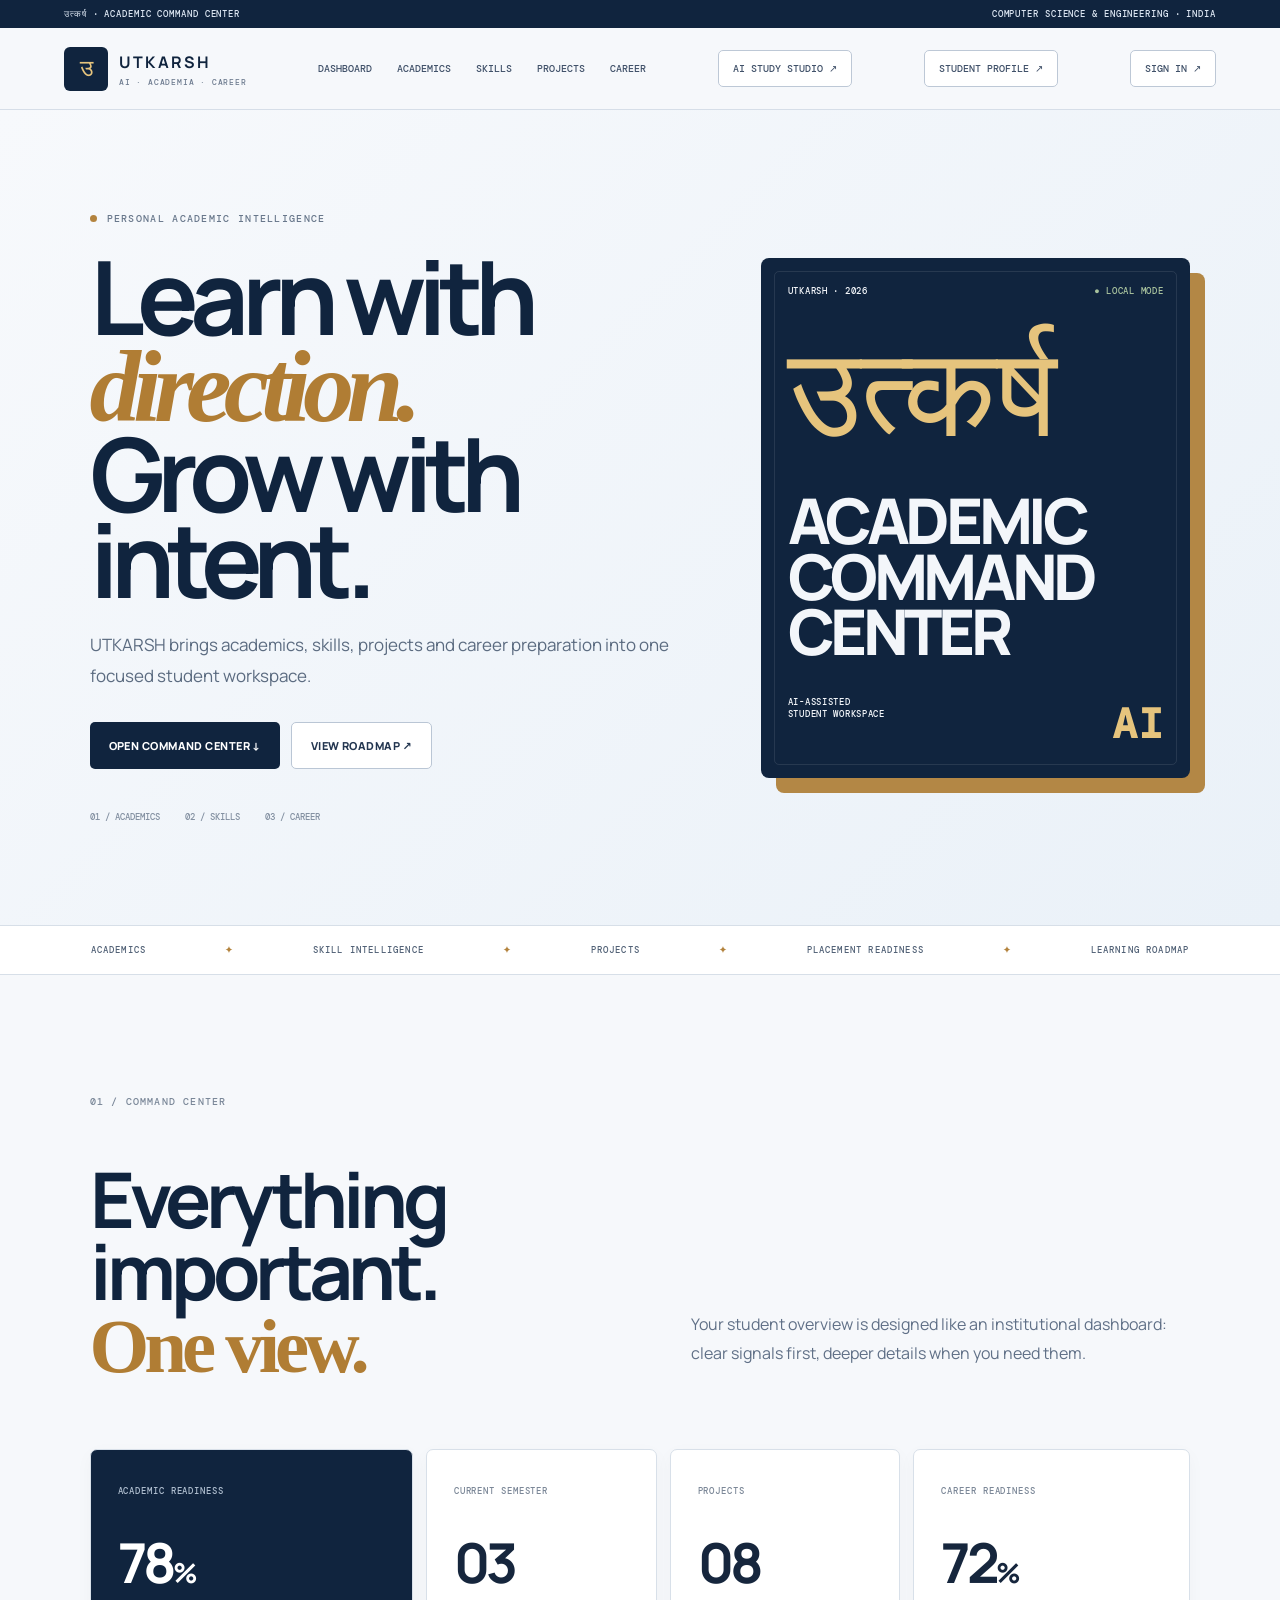
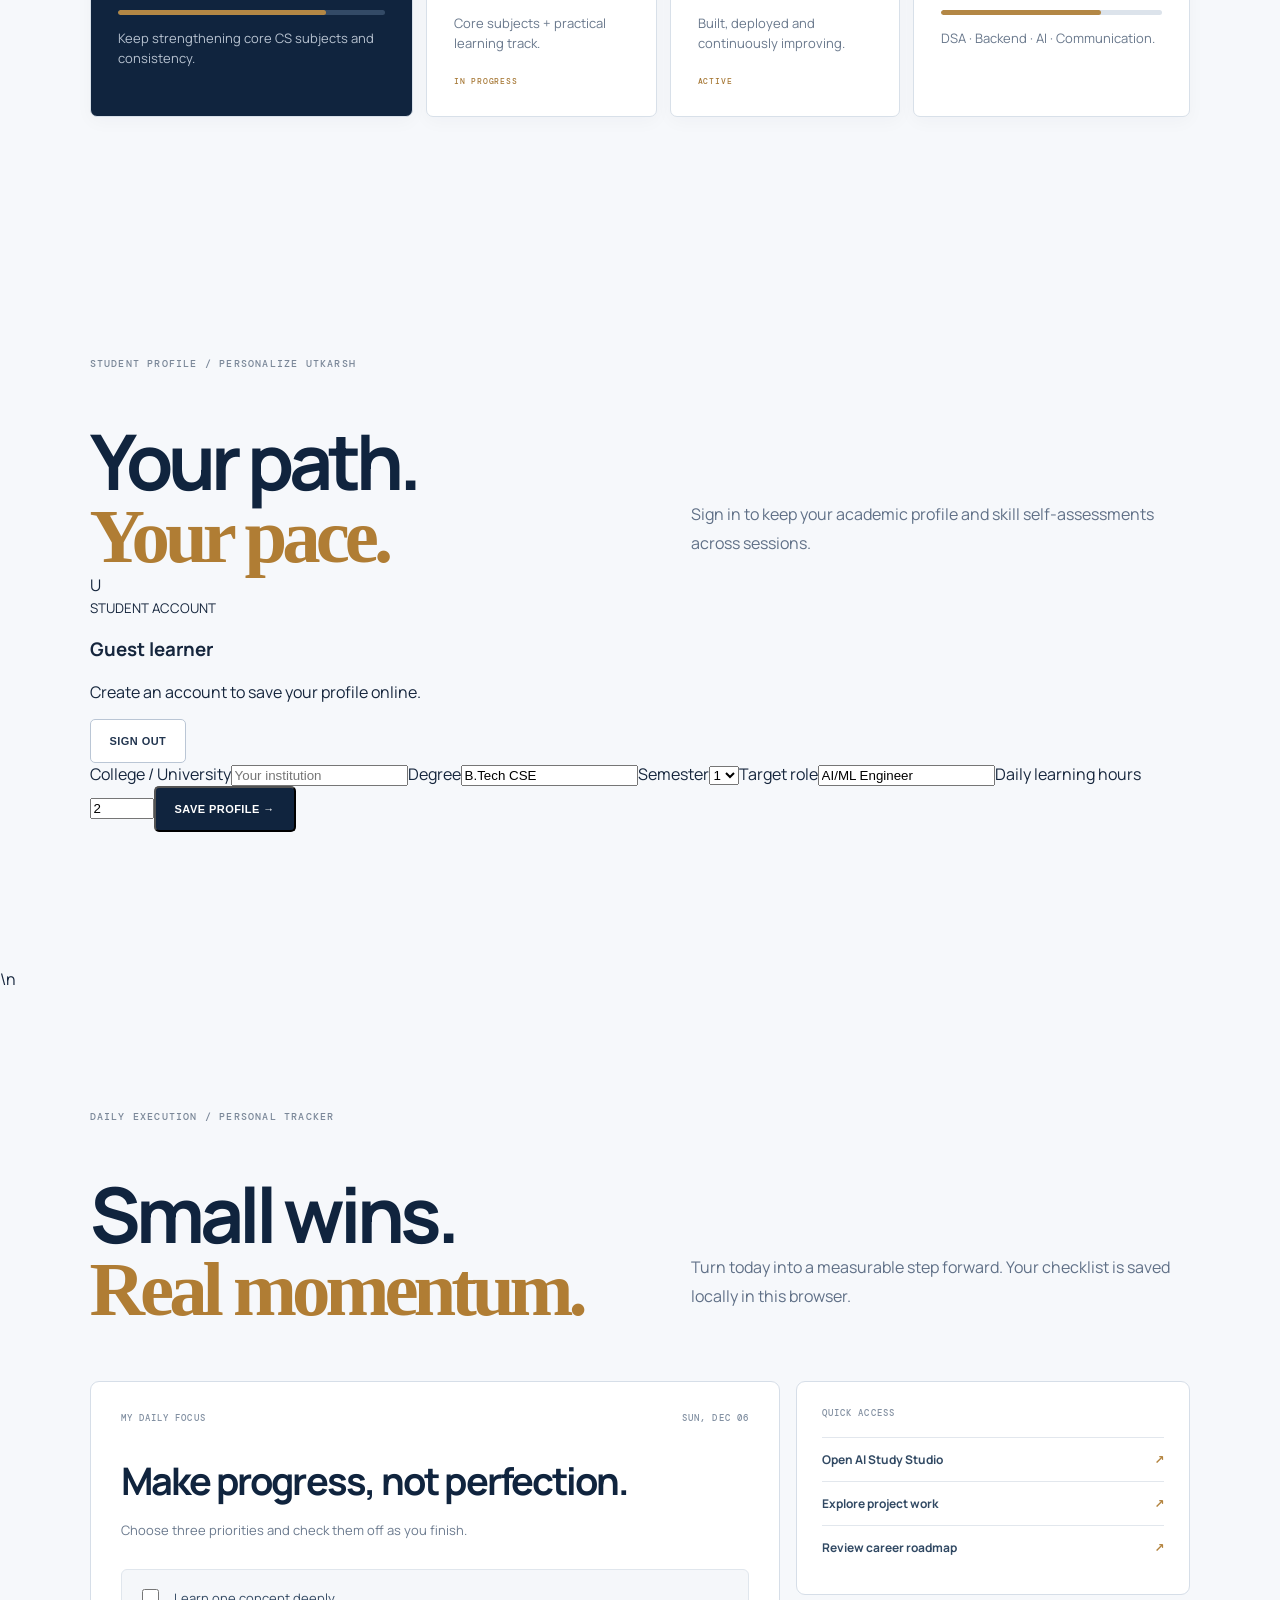
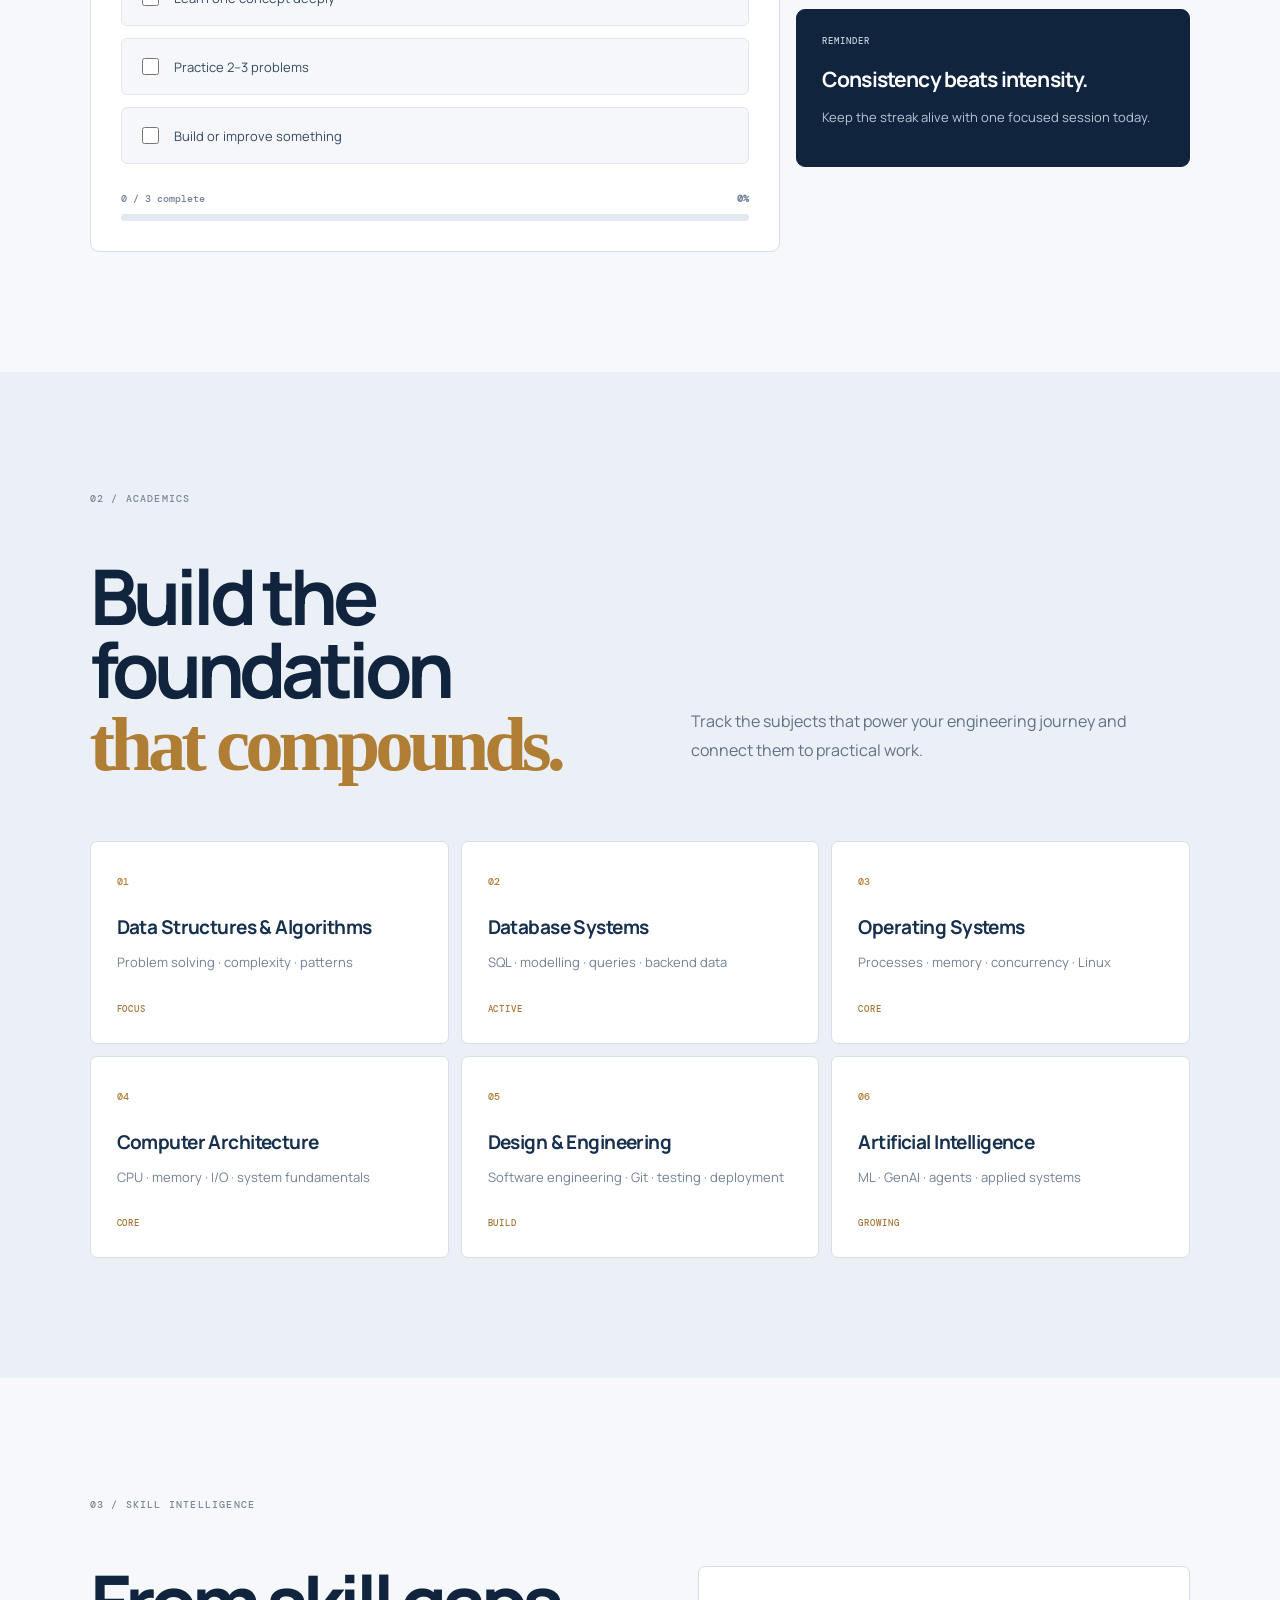
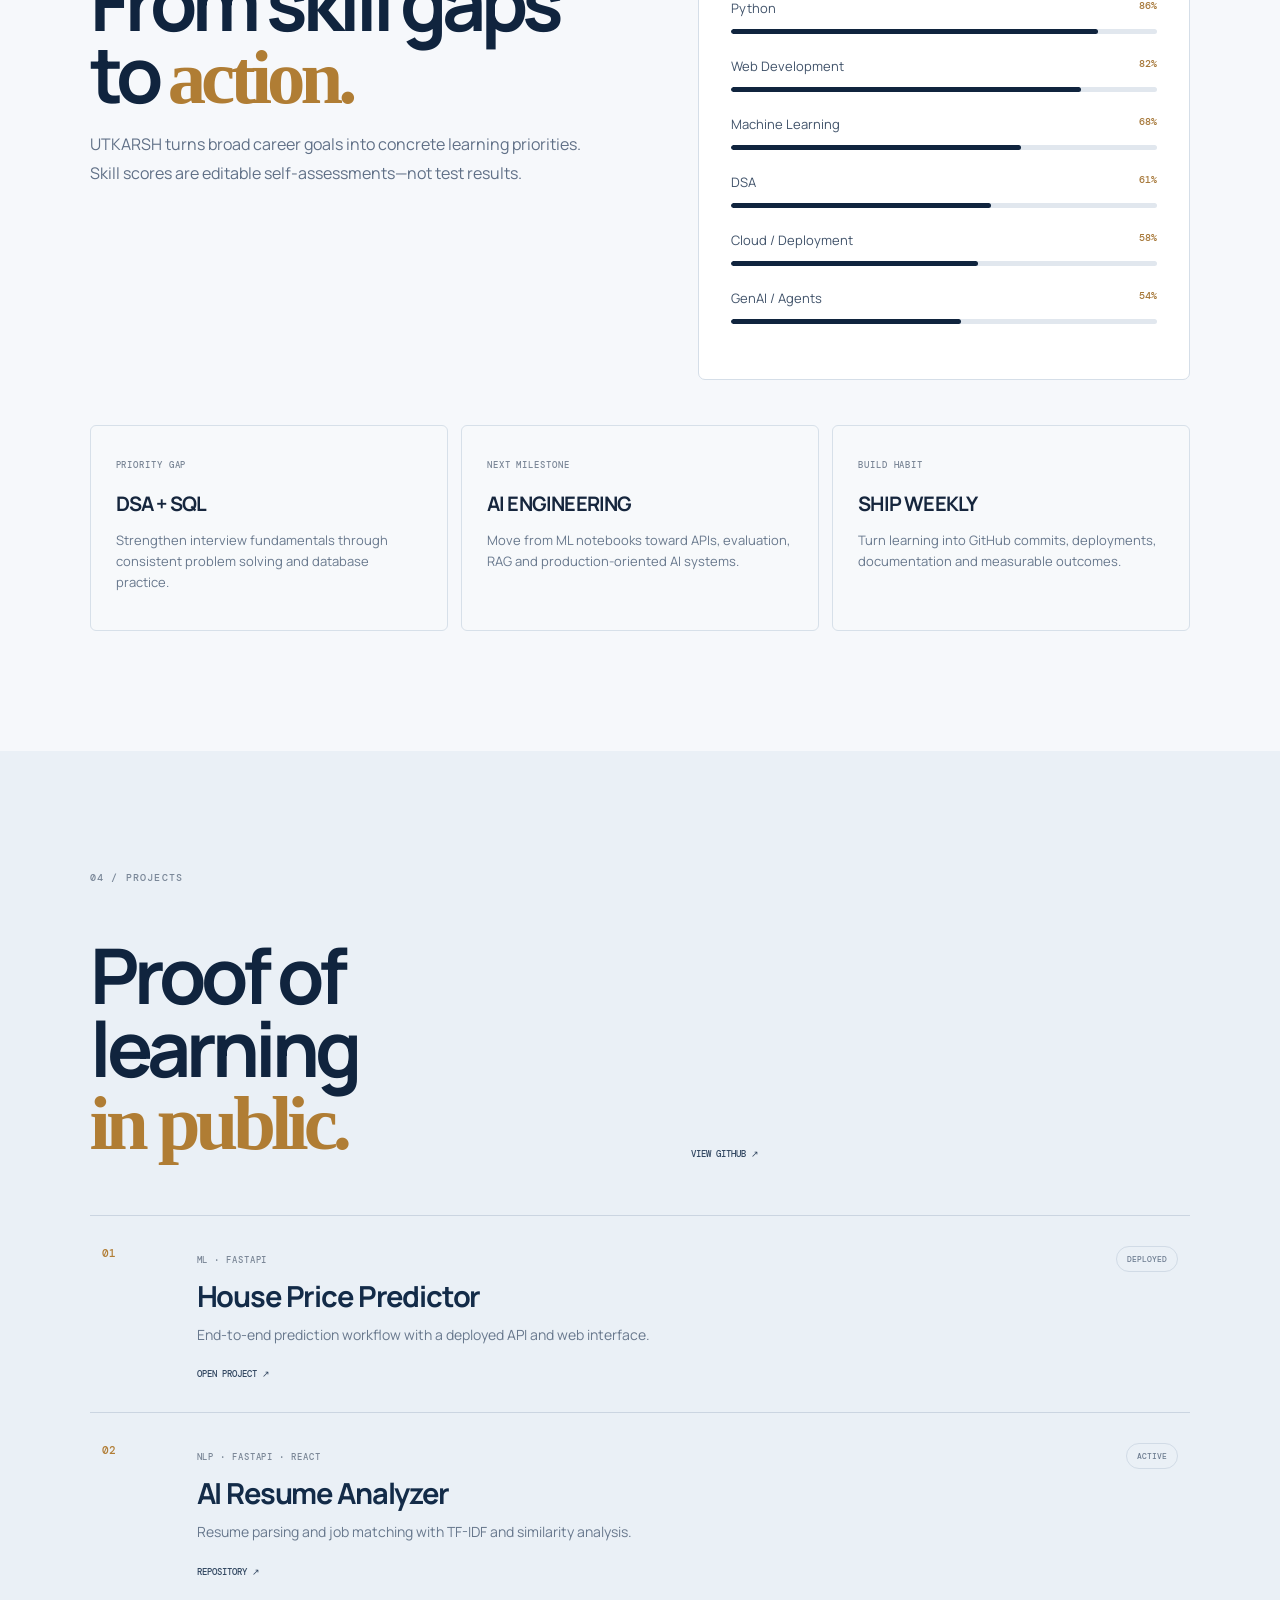
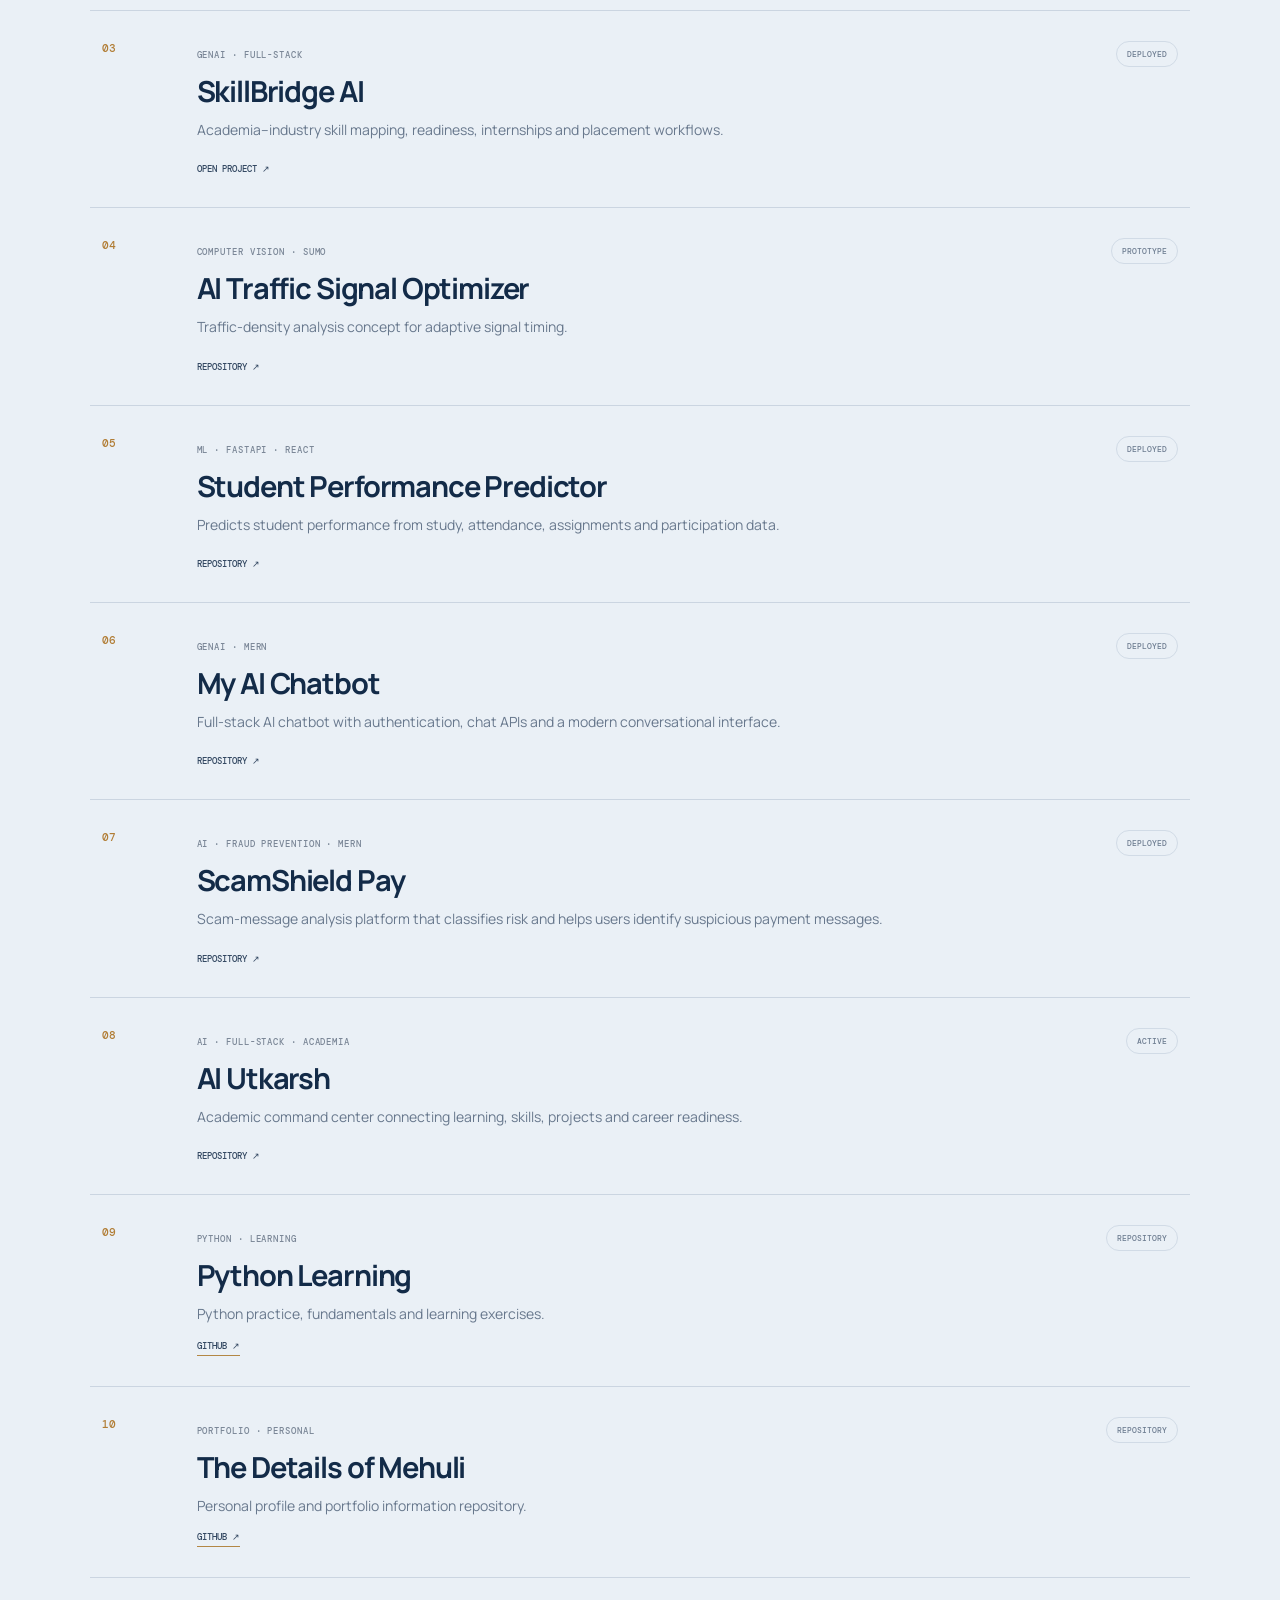
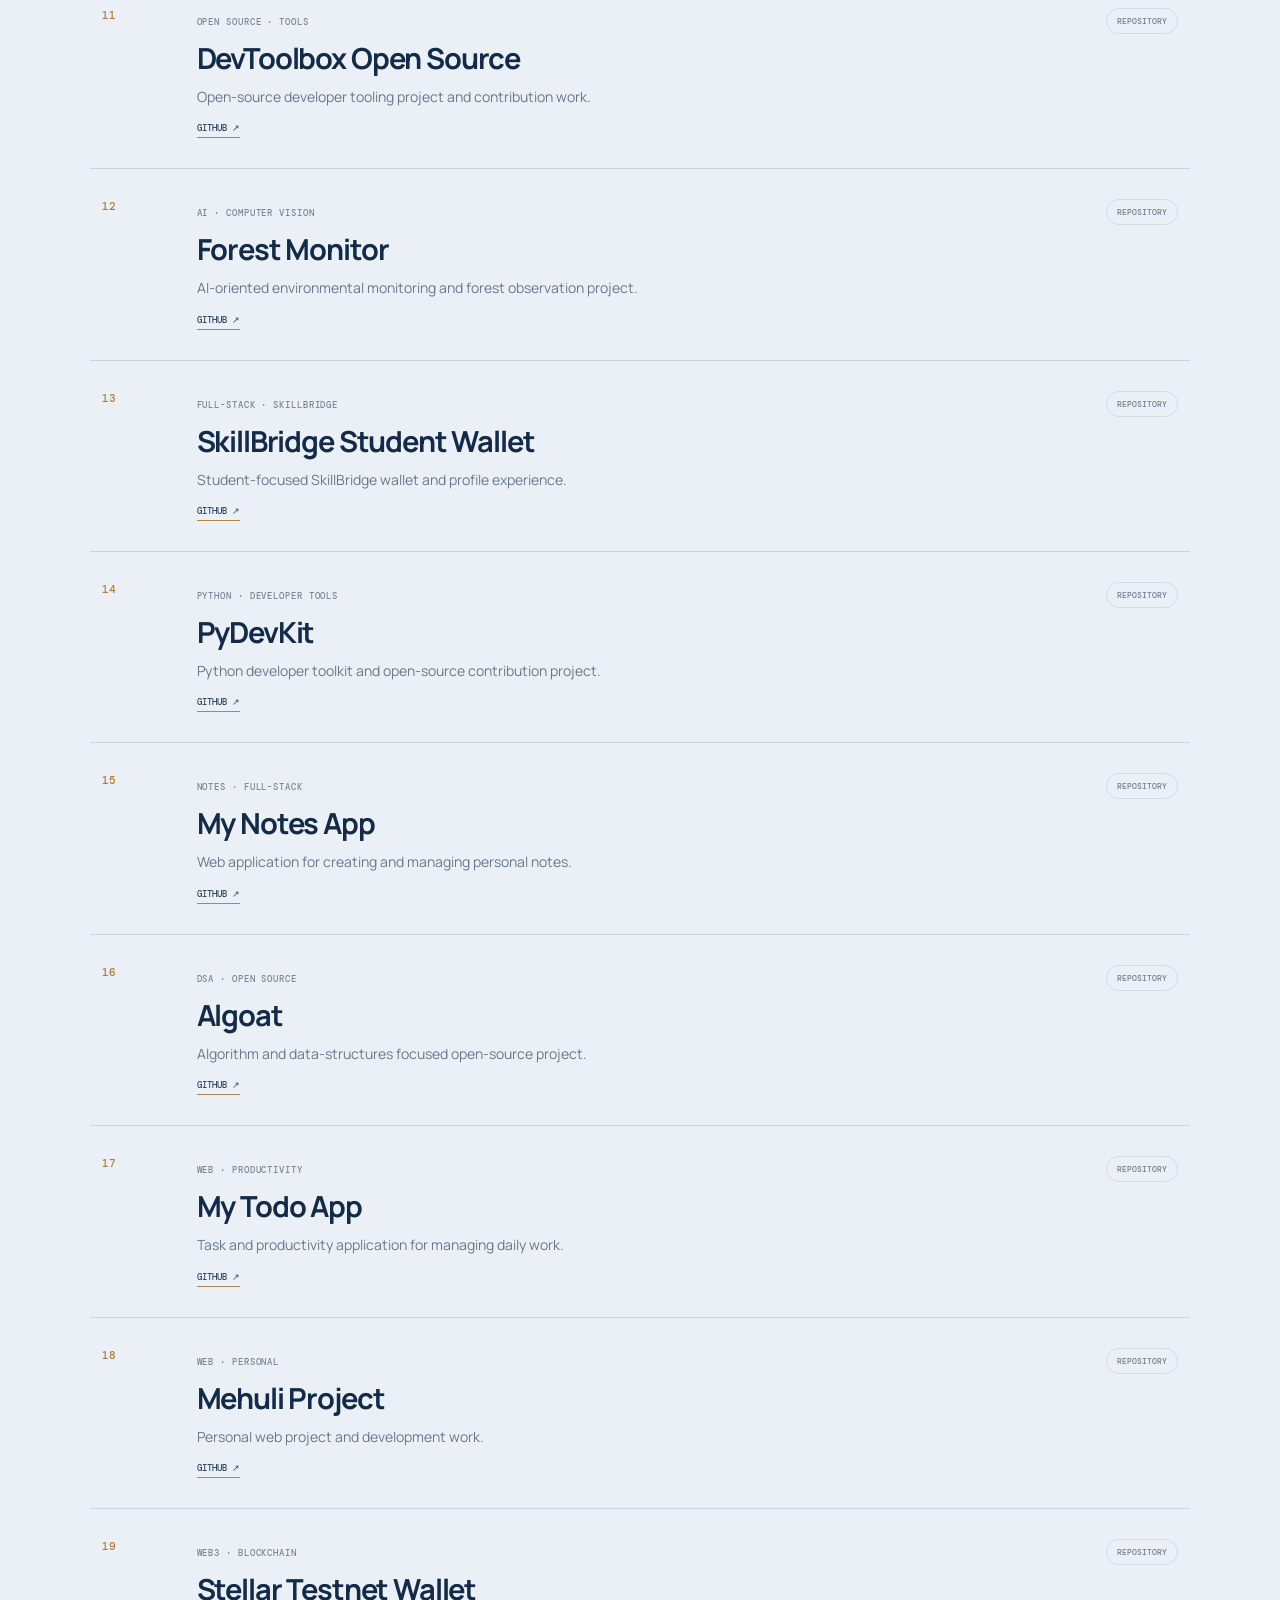
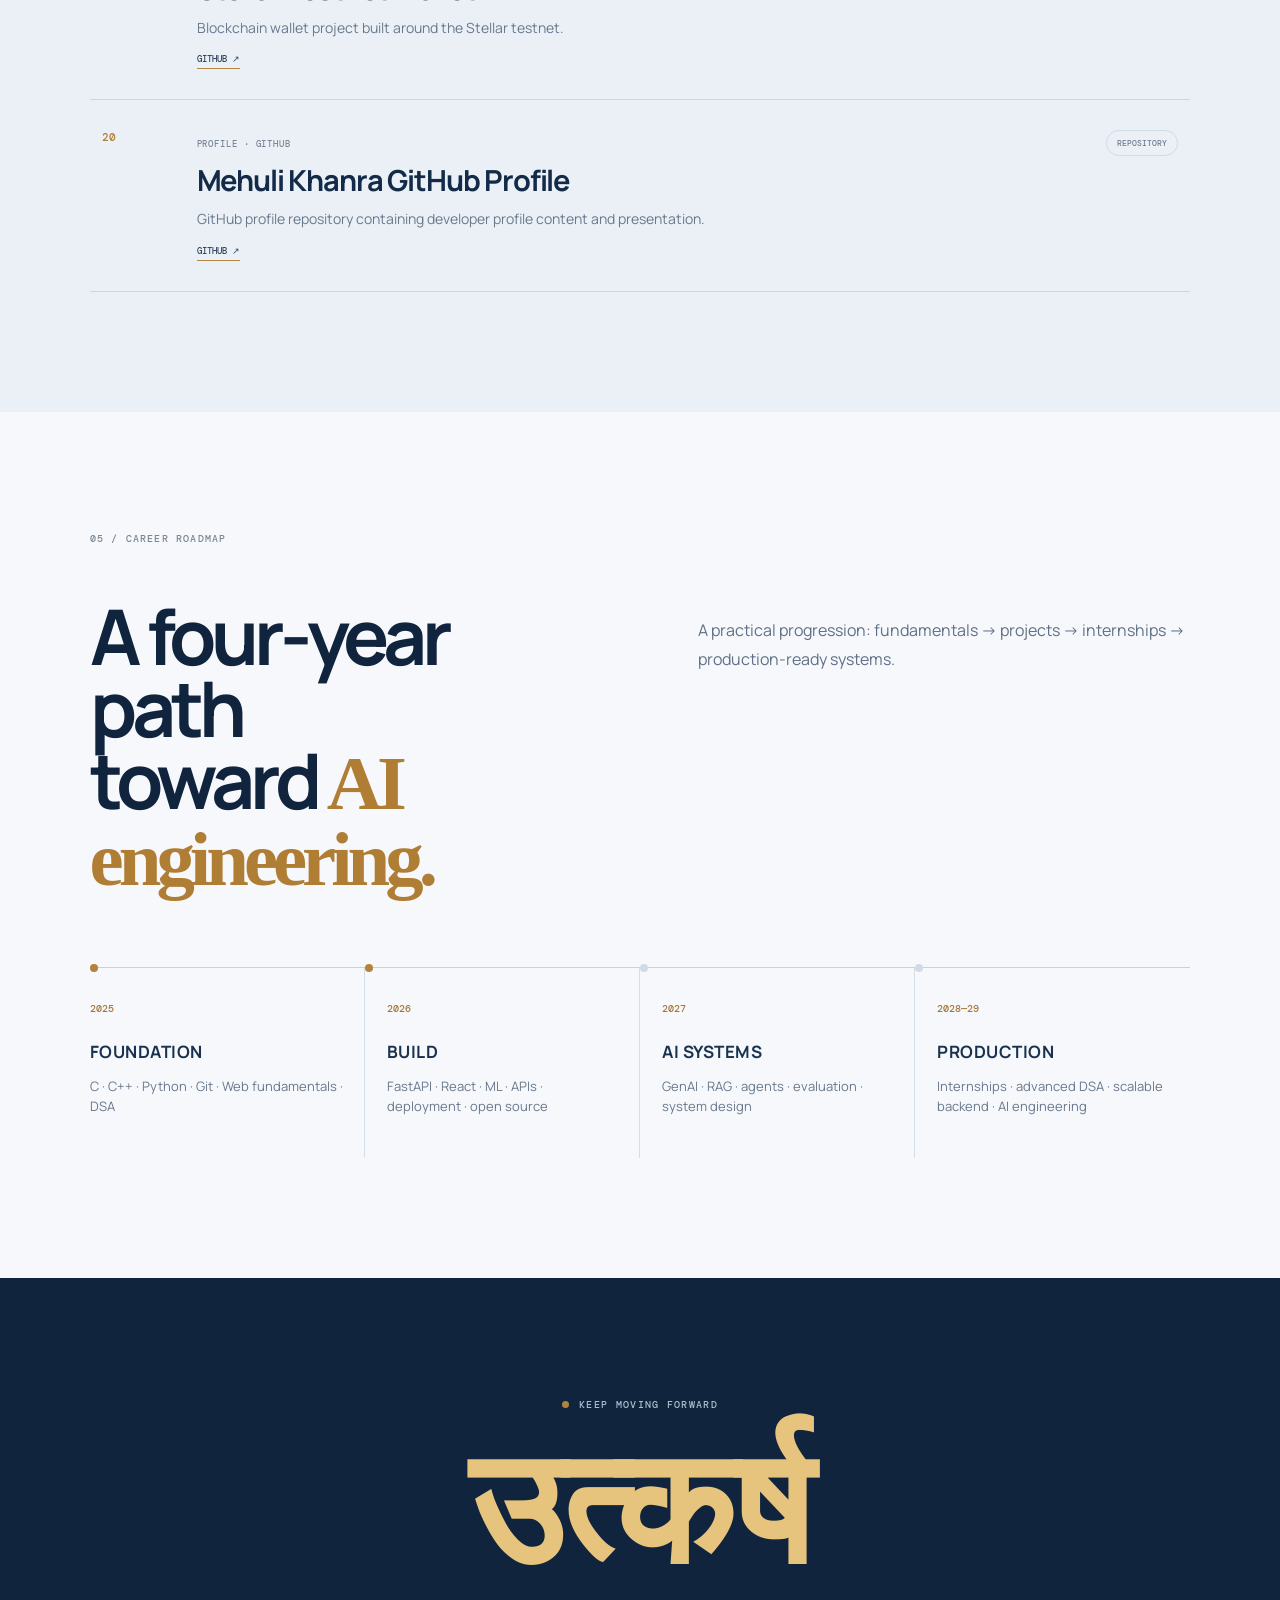
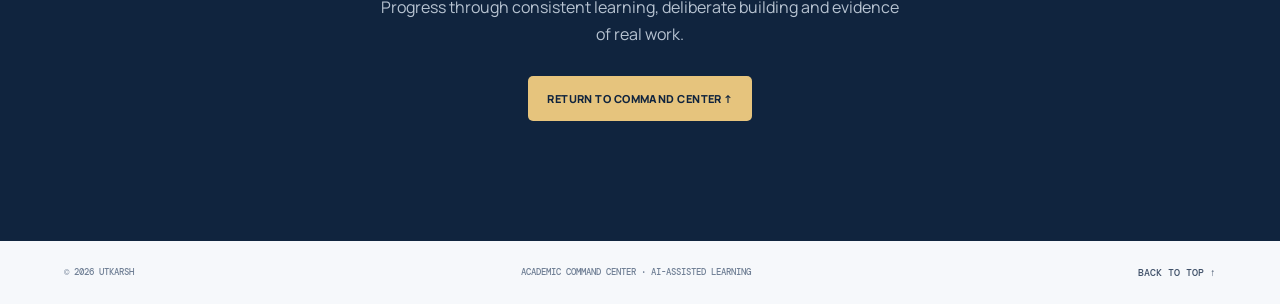
==== commit 55798d11: "Add student profile panel and account sign-in UI" ====
--- a/frontend/index.html
+++ b/frontend/index.html
@@ -1,11 +1,11 @@
 <!DOCTYPE html><html lang="en"><head><meta charset="UTF-8"><meta name="viewport" content="width=device-width,initial-scale=1.0"><meta name="description" content="UTKARSH — Academic Command Center for learning, skills, projects and career readiness."><title>UTKARSH · Academic Command Center</title><link rel="preconnect" href="https://fonts.googleapis.com"><link rel="preconnect" href="https://fonts.gstatic.com" crossorigin><link href="https://fonts.googleapis.com/css2?family=DM+Mono:wght@400;500&family=Manrope:wght@400;500;600;700;800&family=Noto+Serif:wght@500;600;700&display=swap" rel="stylesheet"><link rel="stylesheet" href="style.css"></head><body>
 <div class="top-strip"><span>उत्कर्ष · ACADEMIC COMMAND CENTER</span><span>COMPUTER SCIENCE & ENGINEERING · INDIA</span></div>
-<header class="nav"><a class="brand" href="#home"><span class="crest">उ</span><span><b>UTKARSH</b><small>AI · ACADEMIA · CAREER</small></span></a><nav><a href="#dashboard">Dashboard</a><a href="#academics">Academics</a><a href="#skills">Skills</a><a href="#projects">Projects</a><a href="#career">Career</a></nav><a class="nav-action" href="ai.html">AI Study Studio ↗</a><button class="nav-action" id="openProfile">Student Profile ↗</button><button class="menu-toggle" id="menuToggle" aria-label="Toggle navigation" aria-expanded="false">☰</button></header>
+<header class="nav"><a class="brand" href="#home"><span class="crest">उ</span><span><b>UTKARSH</b><small>AI · ACADEMIA · CAREER</small></span></a><nav><a href="#dashboard">Dashboard</a><a href="#academics">Academics</a><a href="#skills">Skills</a><a href="#projects">Projects</a><a href="#career">Career</a></nav><a class="nav-action" href="ai.html">AI Study Studio ↗</a><button class="nav-action" id="openProfile">Student Profile ↗</button><button class="nav-action" id="authOpen">Sign in ↗</button><button class="menu-toggle" id="menuToggle" aria-label="Toggle navigation" aria-expanded="false">☰</button></header>
 <main id="home">
 <section class="hero"><div class="hero-copy"><div class="eyebrow"><i></i> PERSONAL ACADEMIC INTELLIGENCE</div><h1>Learn with<br><em>direction.</em><br>Grow with intent.</h1><p>UTKARSH brings academics, skills, projects and career preparation into one focused student workspace.</p><div class="actions"><a class="btn primary" href="#dashboard">Open command center ↓</a><a class="btn light" href="#career">View roadmap ↗</a></div><div class="hero-meta"><span>01 / ACADEMICS</span><span>02 / SKILLS</span><span>03 / CAREER</span></div></div><div class="hero-card"><div class="card-line"><span>UTKARSH · 2026</span><span id="apiStatus">● SYSTEM READY</span></div><div class="sanskrit">उत्कर्ष</div><div class="card-title">ACADEMIC<br>COMMAND<br>CENTER</div><div class="card-bottom"><span>AI-ASSISTED<br>STUDENT WORKSPACE</span><strong>AI</strong></div></div></section>
 <section class="marquee"><span>ACADEMICS</span><b>✦</b><span>SKILL INTELLIGENCE</span><b>✦</b><span>PROJECTS</span><b>✦</b><span>PLACEMENT READINESS</span><b>✦</b><span>LEARNING ROADMAP</span></section>
 <section class="section" id="dashboard"><div class="section-label">01 / COMMAND CENTER</div><div class="section-head"><h2>Everything important.<br><span>One view.</span></h2><p>Your student overview is designed like an institutional dashboard: clear signals first, deeper details when you need them.</p></div><div class="metric-grid"><article class="metric featured"><small>ACADEMIC READINESS</small><strong>78<span>%</span></strong><div class="progress"><i style="width:78%"></i></div><p>Keep strengthening core CS subjects and consistency.</p></article><article class="metric"><small>CURRENT SEMESTER</small><strong>03</strong><p>Core subjects + practical learning track.</p><b class="status">IN PROGRESS</b></article><article class="metric"><small>PROJECTS</small><strong id="projectCount">08</strong><p>Built, deployed and continuously improving.</p><b class="status">ACTIVE</b></article><article class="metric"><small>CAREER READINESS</small><strong>72<span>%</span></strong><div class="progress"><i style="width:72%"></i></div><p>DSA · Backend · AI · Communication.</p></article></div></section>
-<section class="section focus-section" id="focus"><div class="section-label">DAILY EXECUTION / PERSONAL TRACKER</div><div class="section-head"><h2>Small wins.<br><span>Real momentum.</span></h2><p>Turn today into a measurable step forward. Your checklist is saved locally in this browser.</p></div><div class="focus-layout"><div class="focus-card"><div class="focus-card-top"><span>MY DAILY FOCUS</span><span id="focusDate">TODAY</span></div><h3>Make progress, not perfection.</h3><p>Choose three priorities and check them off as you finish.</p><div class="focus-list"><label><input type="checkbox" data-focus="0"><span>Learn one concept deeply</span></label><label><input type="checkbox" data-focus="1"><span>Practice 2–3 problems</span></label><label><input type="checkbox" data-focus="2"><span>Build or improve something</span></label></div><div class="focus-progress"><div><span id="focusCount">0 / 3 complete</span><b id="focusPercent">0%</b></div><i><em id="focusBar"></em></i></div></div><div class="focus-side"><div class="focus-note"><small>QUICK ACCESS</small><a href="ai.html">Open AI Study Studio <span>↗</span></a><a href="#projects">Explore project work <span>↗</span></a><a href="#career">Review career roadmap <span>↗</span></a></div><div class="focus-note gold-note"><small>REMINDER</small><strong>Consistency beats intensity.</strong><p>Keep the streak alive with one focused session today.</p></div></div></div></section>
+<section class="section profile-section" id="profile"><div class="section-label">STUDENT PROFILE / PERSONALIZE UTKARSH</div><div class="section-head"><h2>Your path.<br><span>Your pace.</span></h2><p>Sign in to keep your academic profile and skill self-assessments across sessions.</p></div><div class="profile-shell"><div class="profile-card"><div class="profile-avatar" id="profileAvatar">U</div><div><small>STUDENT ACCOUNT</small><h3 id="profileName">Guest learner</h3><p id="profileEmail">Create an account to save your profile online.</p></div><button class="btn light" id="signOut" hidden>Sign out</button></div><form id="profileForm" class="profile-form"><label>College / University<input id="college" maxlength="120" placeholder="Your institution"></label><label>Degree<input id="degree" maxlength="80" value="B.Tech CSE"></label><label>Semester<select id="semester"><option>1</option><option>2</option><option>3</option><option>4</option><option>5</option><option>6</option><option>7</option><option>8</option></select></label><label>Target role<input id="targetRole" maxlength="100" value="AI/ML Engineer"></label><label>Daily learning hours<input id="dailyHours" type="number" min="0" max="16" step=".5" value="2"></label><button class="btn primary" type="submit" id="saveProfile">Save profile →</button><p id="profileMessage" role="status"></p></form></div></section>\n<section class="section focus-section" id="focus"><div class="section-label">DAILY EXECUTION / PERSONAL TRACKER</div><div class="section-head"><h2>Small wins.<br><span>Real momentum.</span></h2><p>Turn today into a measurable step forward. Your checklist is saved locally in this browser.</p></div><div class="focus-layout"><div class="focus-card"><div class="focus-card-top"><span>MY DAILY FOCUS</span><span id="focusDate">TODAY</span></div><h3>Make progress, not perfection.</h3><p>Choose three priorities and check them off as you finish.</p><div class="focus-list"><label><input type="checkbox" data-focus="0"><span>Learn one concept deeply</span></label><label><input type="checkbox" data-focus="1"><span>Practice 2–3 problems</span></label><label><input type="checkbox" data-focus="2"><span>Build or improve something</span></label></div><div class="focus-progress"><div><span id="focusCount">0 / 3 complete</span><b id="focusPercent">0%</b></div><i><em id="focusBar"></em></i></div></div><div class="focus-side"><div class="focus-note"><small>QUICK ACCESS</small><a href="ai.html">Open AI Study Studio <span>↗</span></a><a href="#projects">Explore project work <span>↗</span></a><a href="#career">Review career roadmap <span>↗</span></a></div><div class="focus-note gold-note"><small>REMINDER</small><strong>Consistency beats intensity.</strong><p>Keep the streak alive with one focused session today.</p></div></div></div></section>
 <section class="section alt" id="academics"><div class="section-label">02 / ACADEMICS</div><div class="section-head"><h2>Build the foundation<br><span>that compounds.</span></h2><p>Track the subjects that power your engineering journey and connect them to practical work.</p></div><div class="subject-grid"><article><span>01</span><h3>Data Structures & Algorithms</h3><p>Problem solving · complexity · patterns</p><b>FOCUS</b></article><article><span>02</span><h3>Database Systems</h3><p>SQL · modelling · queries · backend data</p><b>ACTIVE</b></article><article><span>03</span><h3>Operating Systems</h3><p>Processes · memory · concurrency · Linux</p><b>CORE</b></article><article><span>04</span><h3>Computer Architecture</h3><p>CPU · memory · I/O · system fundamentals</p><b>CORE</b></article><article><span>05</span><h3>Design & Engineering</h3><p>Software engineering · Git · testing · deployment</p><b>BUILD</b></article><article><span>06</span><h3>Artificial Intelligence</h3><p>ML · GenAI · agents · applied systems</p><b>GROWING</b></article></div></section>
 <section class="section" id="skills"><div class="section-label">03 / SKILL INTELLIGENCE</div><div class="two-col"><div><h2>From skill gaps<br>to <span>action.</span></h2><p class="muted">UTKARSH turns broad career goals into concrete learning priorities. Skill scores are editable self-assessments—not test results.</p></div><div class="skill-panel"><div class="skill-row"><span>Python</span><b>86%</b><i><em style="width:86%"></em></i></div><div class="skill-row"><span>Web Development</span><b>82%</b><i><em style="width:82%"></em></i></div><div class="skill-row"><span>Machine Learning</span><b>68%</b><i><em style="width:68%"></em></i></div><div class="skill-row"><span>DSA</span><b>61%</b><i><em style="width:61%"></em></i></div><div class="skill-row"><span>Cloud / Deployment</span><b>58%</b><i><em style="width:58%"></em></i></div><div class="skill-row"><span>GenAI / Agents</span><b>54%</b><i><em style="width:54%"></em></i></div></div></div><div class="gap-grid"><div><small>PRIORITY GAP</small><strong>DSA + SQL</strong><p>Strengthen interview fundamentals through consistent problem solving and database practice.</p></div><div><small>NEXT MILESTONE</small><strong>AI ENGINEERING</strong><p>Move from ML notebooks toward APIs, evaluation, RAG and production-oriented AI systems.</p></div><div><small>BUILD HABIT</small><strong>SHIP WEEKLY</strong><p>Turn learning into GitHub commits, deployments, documentation and measurable outcomes.</p></div></div></section>
 <section class="section alt" id="projects"><div class="section-label">04 / PROJECTS</div><div class="section-head"><h2>Proof of learning<br><span>in public.</span></h2><a class="text-link" href="https://github.com/mehulikhanra904-prog?tab=repositories" target="_blank">View GitHub ↗</a></div><div class="projects"><article><div class="number">01</div><div><small>ML · FASTAPI</small><h3>House Price Predictor</h3><p>End-to-end prediction workflow with a deployed API and web interface.</p><a href="https://house-price-predictor-4fsg.vercel.app/" target="_blank">Open project ↗</a></div><span class="pill">DEPLOYED</span></article><article><div class="number">02</div><div><small>NLP · FASTAPI · REACT</small><h3>AI Resume Analyzer</h3><p>Resume parsing and job matching with TF-IDF and similarity analysis.</p><a href="https://github.com/mehulikhanra904-prog/AI-RESUME-ANALYZER" target="_blank">Repository ↗</a></div><span class="pill">ACTIVE</span></article><article><div class="number">03</div><div><small>GENAI · FULL-STACK</small><h3>SkillBridge AI</h3><p>Academia–industry skill mapping, readiness, internships and placement workflows.</p><a href="https://sih-26044-skillbridge-ai-gold.vercel.app/" target="_blank">Open project ↗</a></div><span class="pill">DEPLOYED</span></article><article><div class="number">04</div><div><small>COMPUTER VISION · SUMO</small><h3>AI Traffic Signal Optimizer</h3><p>Traffic-density analysis concept for adaptive signal timing.</p><a href="https://github.com/mehulikhanra904-prog/AI-TRAFFIC-SIGNAL" target="_blank">Repository ↗</a></div><span class="pill">PROTOTYPE</span></article><article><div class="number">05</div><div><small>ML · FASTAPI · REACT</small><h3>Student Performance Predictor</h3><p>Predicts student performance from study, attendance, assignments and participation data.</p><a href="https://github.com/mehulikhanra904-prog/student-performance-predictor" target="_blank">Repository ↗</a></div><span class="pill">DEPLOYED</span></article><article><div class="number">06</div><div><small>GENAI · MERN</small><h3>My AI Chatbot</h3><p>Full-stack AI chatbot with authentication, chat APIs and a modern conversational interface.</p><a href="https://github.com/mehulikhanra904-prog/my-ai-chatbot" target="_blank">Repository ↗</a></div><span class="pill">DEPLOYED</span></article><article><div class="number">07</div><div><small>AI · FRAUD PREVENTION · MERN</small><h3>ScamShield Pay</h3><p>Scam-message analysis platform that classifies risk and helps users identify suspicious payment messages.</p><a href="https://github.com/mehulikhanra904-prog/SCAMSHIELD-PAY" target="_blank">Repository ↗</a></div><span class="pill">DEPLOYED</span></article><article><div class="number">08</div><div><small>AI · FULL-STACK · ACADEMIA</small><h3>AI Utkarsh</h3><p>Academic command center connecting learning, skills, projects and career readiness.</p><a href="https://github.com/mehulikhanra904-prog/AI-UTKARSH" target="_blank">Repository ↗</a></div><span class="pill">ACTIVE</span></article><article><div class="number">09</div><div><small>PYTHON · LEARNING</small><h3>Python Learning</h3><p>Python practice, fundamentals and learning exercises.</p><div class="project-links"><a href="https://github.com/mehulikhanra904-prog/python-learning" target="_blank">GitHub ↗</a></div></div><span class="pill">REPOSITORY</span></article><article><div class="number">10</div><div><small>PORTFOLIO · PERSONAL</small><h3>The Details of Mehuli</h3><p>Personal profile and portfolio information repository.</p><div class="project-links"><a href="https://github.com/mehulikhanra904-prog/THE-DETAILS-OF-MEHULI" target="_blank">GitHub ↗</a></div></div><span class="pill">REPOSITORY</span></article><article><div class="number">11</div><div><small>OPEN SOURCE · TOOLS</small><h3>DevToolbox Open Source</h3><p>Open-source developer tooling project and contribution work.</p><div class="project-links"><a href="https://github.com/mehulikhanra904-prog/devtoolbox-open-source" target="_blank">GitHub ↗</a></div></div><span class="pill">REPOSITORY</span></article><article><div class="number">12</div><div><small>AI · COMPUTER VISION</small><h3>Forest Monitor</h3><p>AI-oriented environmental monitoring and forest observation project.</p><div class="project-links"><a href="https://github.com/mehulikhanra904-prog/forest-monitor" target="_blank">GitHub ↗</a></div></div><span class="pill">REPOSITORY</span></article><article><div class="number">13</div><div><small>FULL-STACK · SKILLBRIDGE</small><h3>SkillBridge Student Wallet</h3><p>Student-focused SkillBridge wallet and profile experience.</p><div class="project-links"><a href="https://github.com/mehulikhanra904-prog/SkillBridge-Student-Wallet-new" target="_blank">GitHub ↗</a></div></div><span class="pill">REPOSITORY</span></article><article><div class="number">14</div><div><small>PYTHON · DEVELOPER TOOLS</small><h3>PyDevKit</h3><p>Python developer toolkit and open-source contribution project.</p><div class="project-links"><a href="https://github.com/mehulikhanra904-prog/pydevkit" target="_blank">GitHub ↗</a></div></div><span class="pill">REPOSITORY</span></article><article><div class="number">15</div><div><small>NOTES · FULL-STACK</small><h3>My Notes App</h3><p>Web application for creating and managing personal notes.</p><div class="project-links"><a href="https://github.com/mehulikhanra904-prog/my-notes-app" target="_blank">GitHub ↗</a></div></div><span class="pill">REPOSITORY</span></article><article><div class="number">16</div><div><small>DSA · OPEN SOURCE</small><h3>Algoat</h3><p>Algorithm and data-structures focused open-source project.</p><div class="project-links"><a href="https://github.com/mehulikhanra904-prog/algoat" target="_blank">GitHub ↗</a></div></div><span class="pill">REPOSITORY</span></article><article><div class="number">17</div><div><small>WEB · PRODUCTIVITY</small><h3>My Todo App</h3><p>Task and productivity application for managing daily work.</p><div class="project-links"><a href="https://github.com/mehulikhanra904-prog/my-todo-app" target="_blank">GitHub ↗</a></div></div><span class="pill">REPOSITORY</span></article><article><div class="number">18</div><div><small>WEB · PERSONAL</small><h3>Mehuli Project</h3><p>Personal web project and development work.</p><div class="project-links"><a href="https://github.com/mehulikhanra904-prog/mehuli.project" target="_blank">GitHub ↗</a></div></div><span class="pill">REPOSITORY</span></article><article><div class="number">19</div><div><small>WEB3 · BLOCKCHAIN</small><h3>Stellar Testnet Wallet</h3><p>Blockchain wallet project built around the Stellar testnet.</p><div class="project-links"><a href="https://github.com/mehulikhanra904-prog/stellar-testnet-wallet" target="_blank">GitHub ↗</a></div></div><span class="pill">REPOSITORY</span></article><article><div class="number">20</div><div><small>PROFILE · GITHUB</small><h3>Mehuli Khanra GitHub Profile</h3><p>GitHub profile repository containing developer profile content and presentation.</p><div class="project-links"><a href="https://github.com/mehulikhanra904-prog/mehulikhanra904-prog" target="_blank">GitHub ↗</a></div></div><span class="pill">REPOSITORY</span></article></div></section>
--- a/frontend/style.css
+++ b/frontend/style.css
@@ -8,3 +8,31 @@
 .project-tech span{font:500 8px "DM Mono",monospace;letter-spacing:.05em;color:#68788d;background:#f2f5f8;border:1px solid #d9e1e9;border-radius:99px;padding:5px 8px}
 .project-links{display:flex;gap:14px;flex-wrap:wrap}
 .project-links a{border-bottom:1px solid #b38745;padding-bottom:3px}
+
+/* UTKARSH v2 — responsive navigation + daily focus experience */
+.menu-toggle{display:none;border:1px solid #bdc8d6;background:#fff;color:#10243e;border-radius:5px;padding:10px 12px;font-size:18px;cursor:pointer}
+.focus-section{background:#f6f8fb}
+.focus-layout{display:grid;grid-template-columns:1.4fr .8fr;gap:16px;margin-top:55px}
+.focus-card,.focus-note{background:#fff;border:1px solid #d6dee8;border-radius:9px;padding:30px}
+.focus-card-top{display:flex;justify-content:space-between;font:500 9px "DM Mono",monospace;letter-spacing:.12em;color:#8290a2}
+.focus-card h3{font-size:clamp(24px,3vw,38px);letter-spacing:-.05em;color:#10243e;margin:30px 0 8px}
+.focus-card>p,.focus-note p{font-size:13px;color:#6b7a8e;line-height:1.7}
+.focus-list{display:grid;gap:12px;margin:28px 0}
+.focus-list label{display:flex;align-items:center;gap:12px;padding:16px;background:#f5f7fa;border:1px solid #e0e6ed;border-radius:6px;cursor:pointer;color:#344a63;font-size:13px;transition:.2s}
+.focus-list label:has(input:checked){background:#edf3ed;border-color:#c8d9c5;color:#486344}
+.focus-list input{accent-color:#607c56;width:17px;height:17px}
+.focus-progress>div{display:flex;justify-content:space-between;font:500 10px "DM Mono",monospace;color:#758398;margin-bottom:9px}
+.focus-progress>i{display:block;height:7px;border-radius:99px;background:#e2e8ef;overflow:hidden}
+.focus-progress em{display:block;width:0;height:100%;background:#718c65;border-radius:99px;transition:width .25s}
+.focus-side{display:grid;gap:14px;align-content:start}
+.focus-note{padding:25px}
+.focus-note small{display:block;font:500 9px "DM Mono",monospace;letter-spacing:.12em;color:#8491a2;margin-bottom:18px}
+.focus-note a{display:flex;justify-content:space-between;padding:13px 0;border-top:1px solid #e2e7ed;color:#314963;text-decoration:none;font-size:12px;font-weight:700}
+.focus-note a span{color:#b3833e}
+.gold-note{background:#10243e;color:white;border-color:#10243e}
+.gold-note small{color:#c4cfdd}.gold-note strong{font-size:21px;letter-spacing:-.04em}.gold-note p{color:#bac7d5}
+.nav nav a{position:relative}.nav nav a:after{content:"";position:absolute;left:0;bottom:-7px;width:0;height:2px;background:#b3833e;transition:width .2s}.nav nav a:hover:after{width:100%}
+.btn:focus-visible,.nav-action:focus-visible,.menu-toggle:focus-visible,a:focus-visible{outline:3px solid #b3833e;outline-offset:3px}
+@media(max-width:900px){.nav{gap:10px}.menu-toggle{display:inline-block}.nav nav{display:none;position:absolute;top:81px;left:0;right:0;background:#f6f8fb;border-bottom:1px solid #d6dee8;padding:20px 5vw;flex-direction:column;gap:18px}.nav nav.open{display:flex}.nav nav a{font-size:12px}.focus-layout{grid-template-columns:1fr}}
+@media(max-width:600px){.nav{padding:0 4vw}.nav-action{padding:9px 10px}.focus-card,.focus-note{padding:22px}.focus-card h3{margin-top:23px}}
+@media(prefers-reduced-motion:reduce){*,*:before,*:after{scroll-behavior:auto!important;animation-duration:.01ms!important;transition-duration:.01ms!important}}
